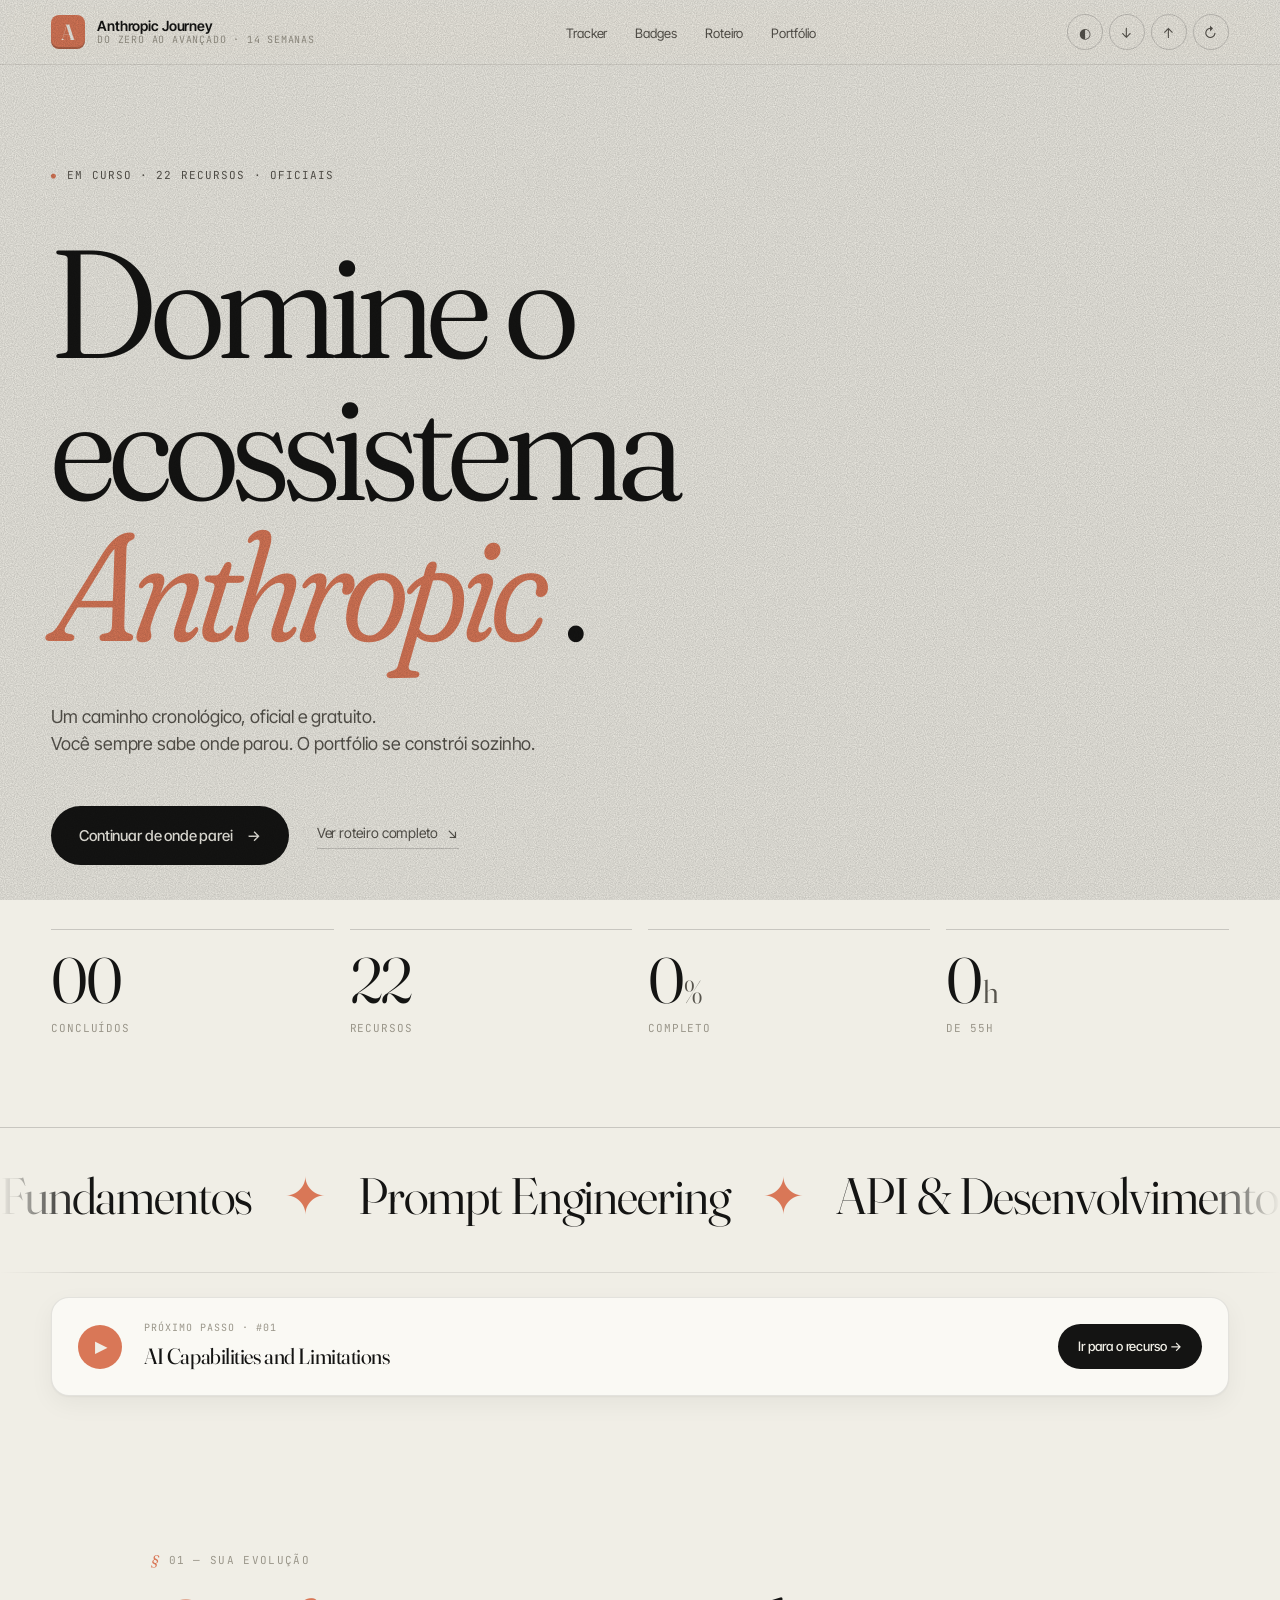
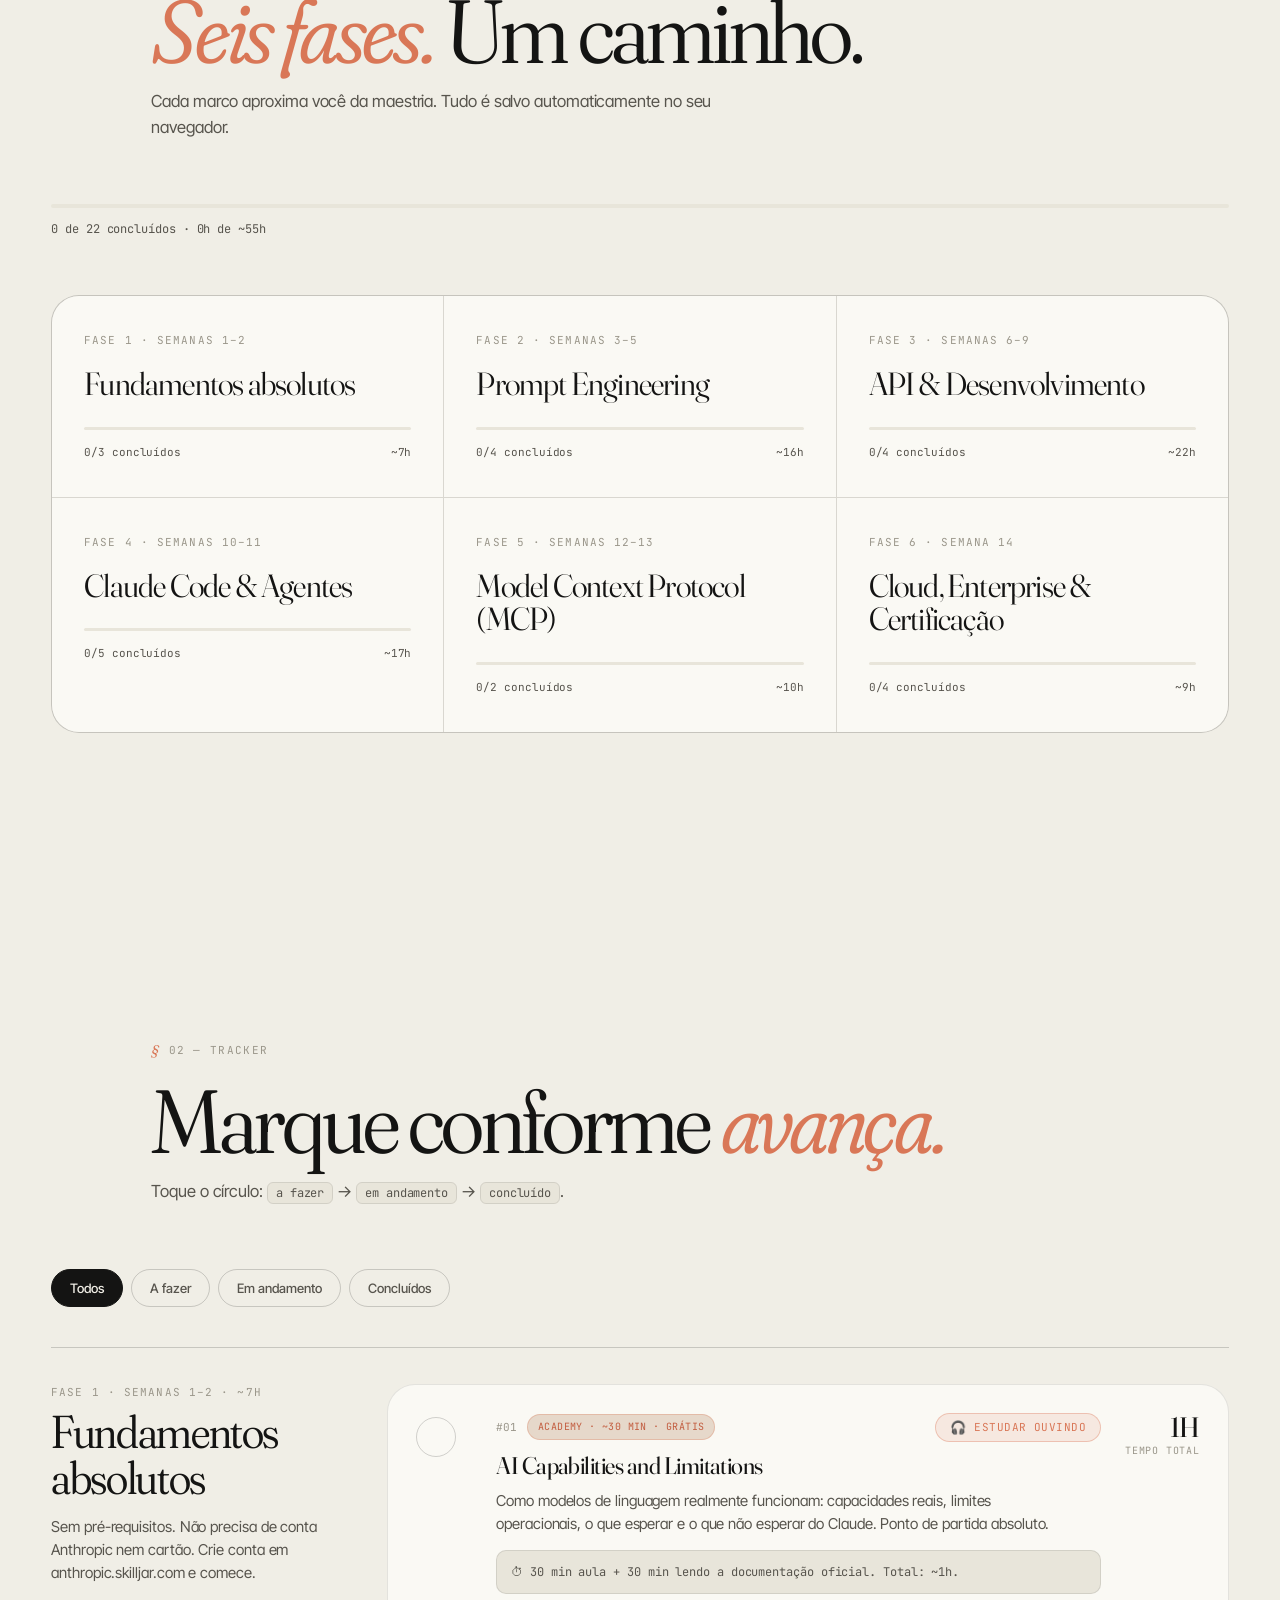
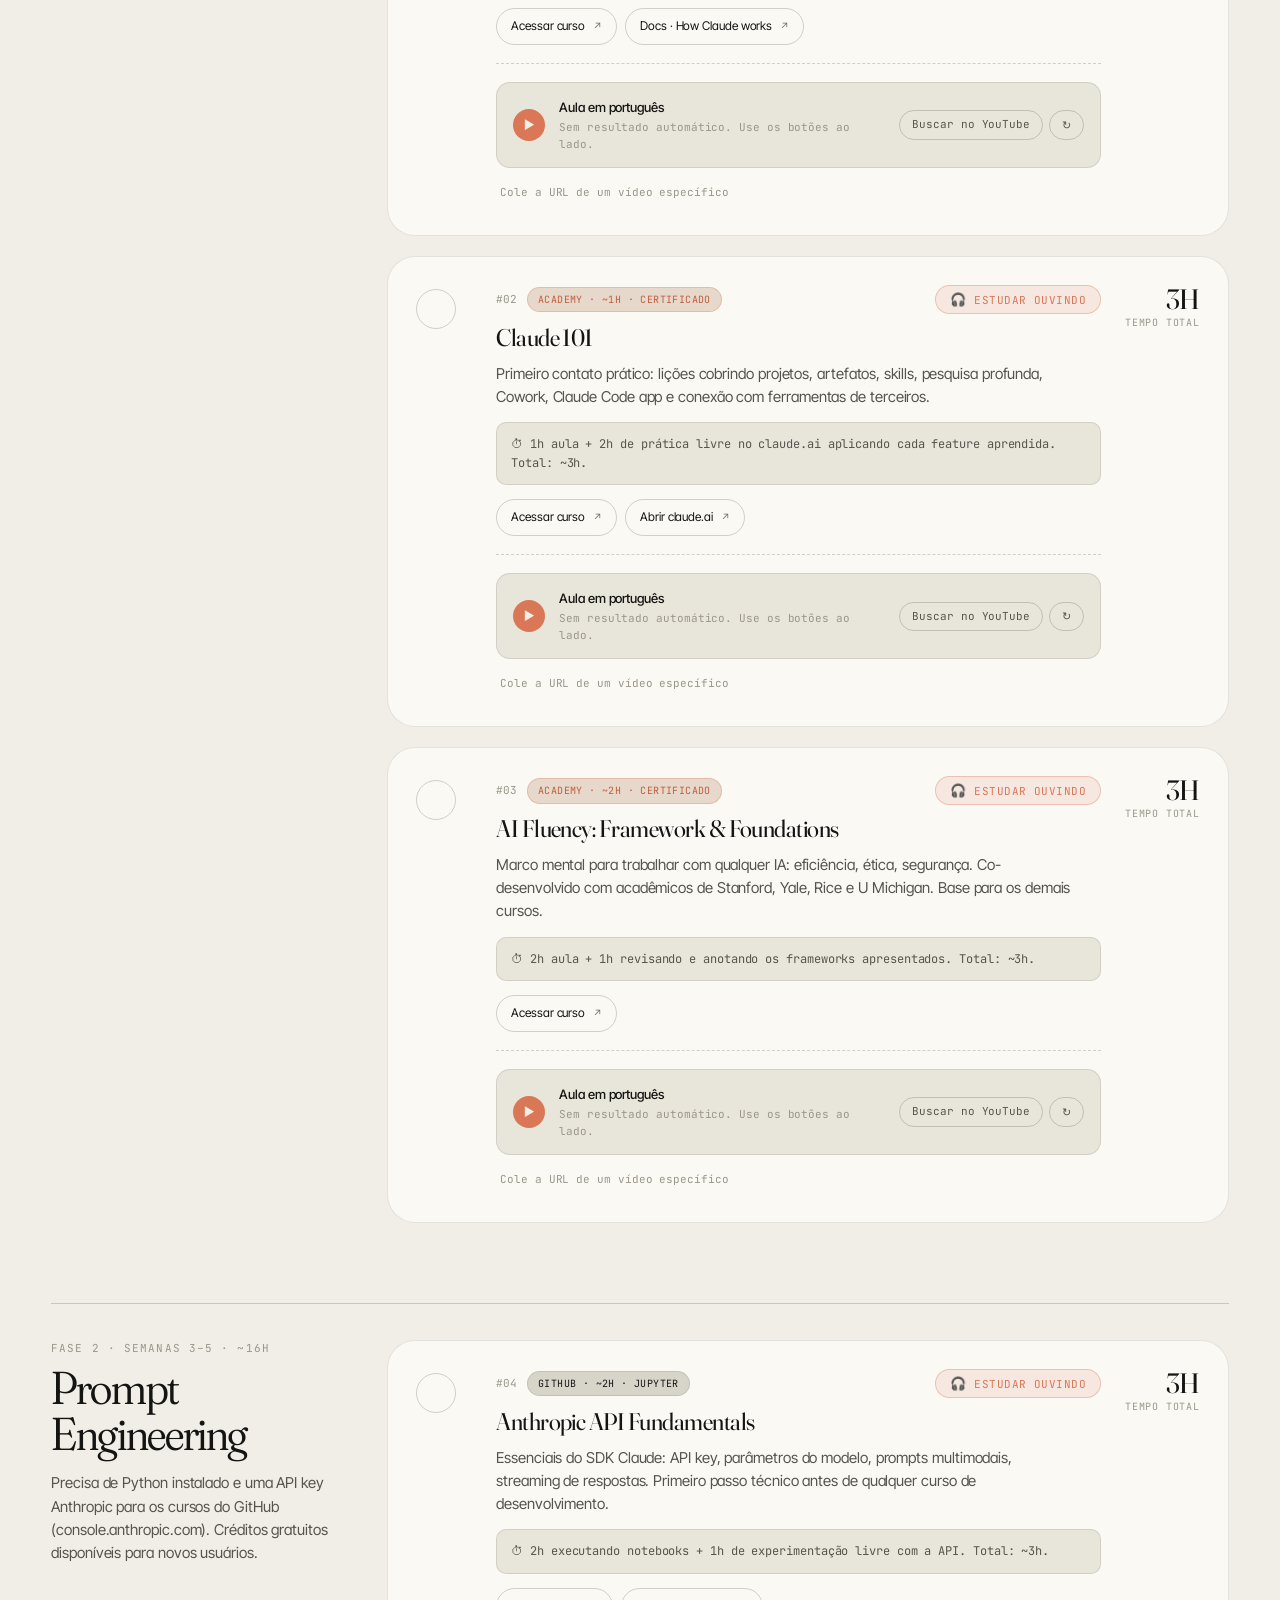
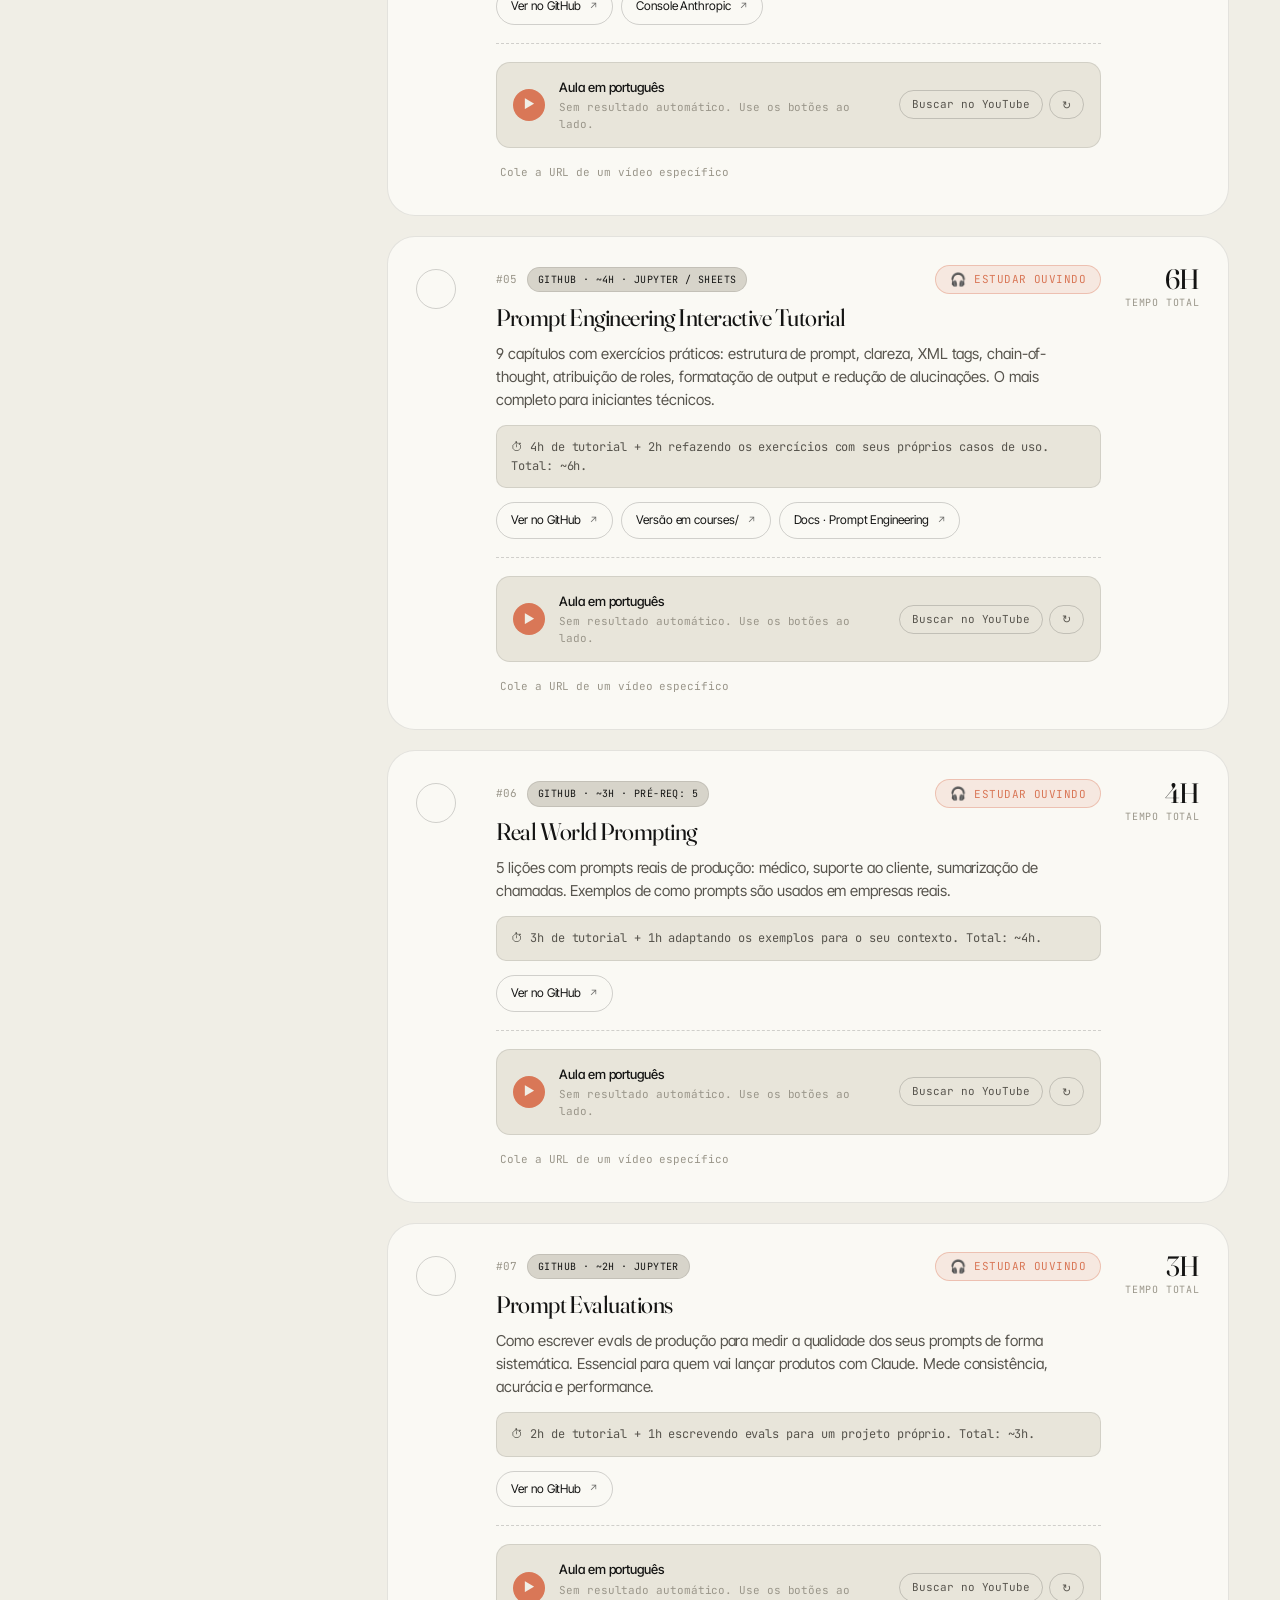
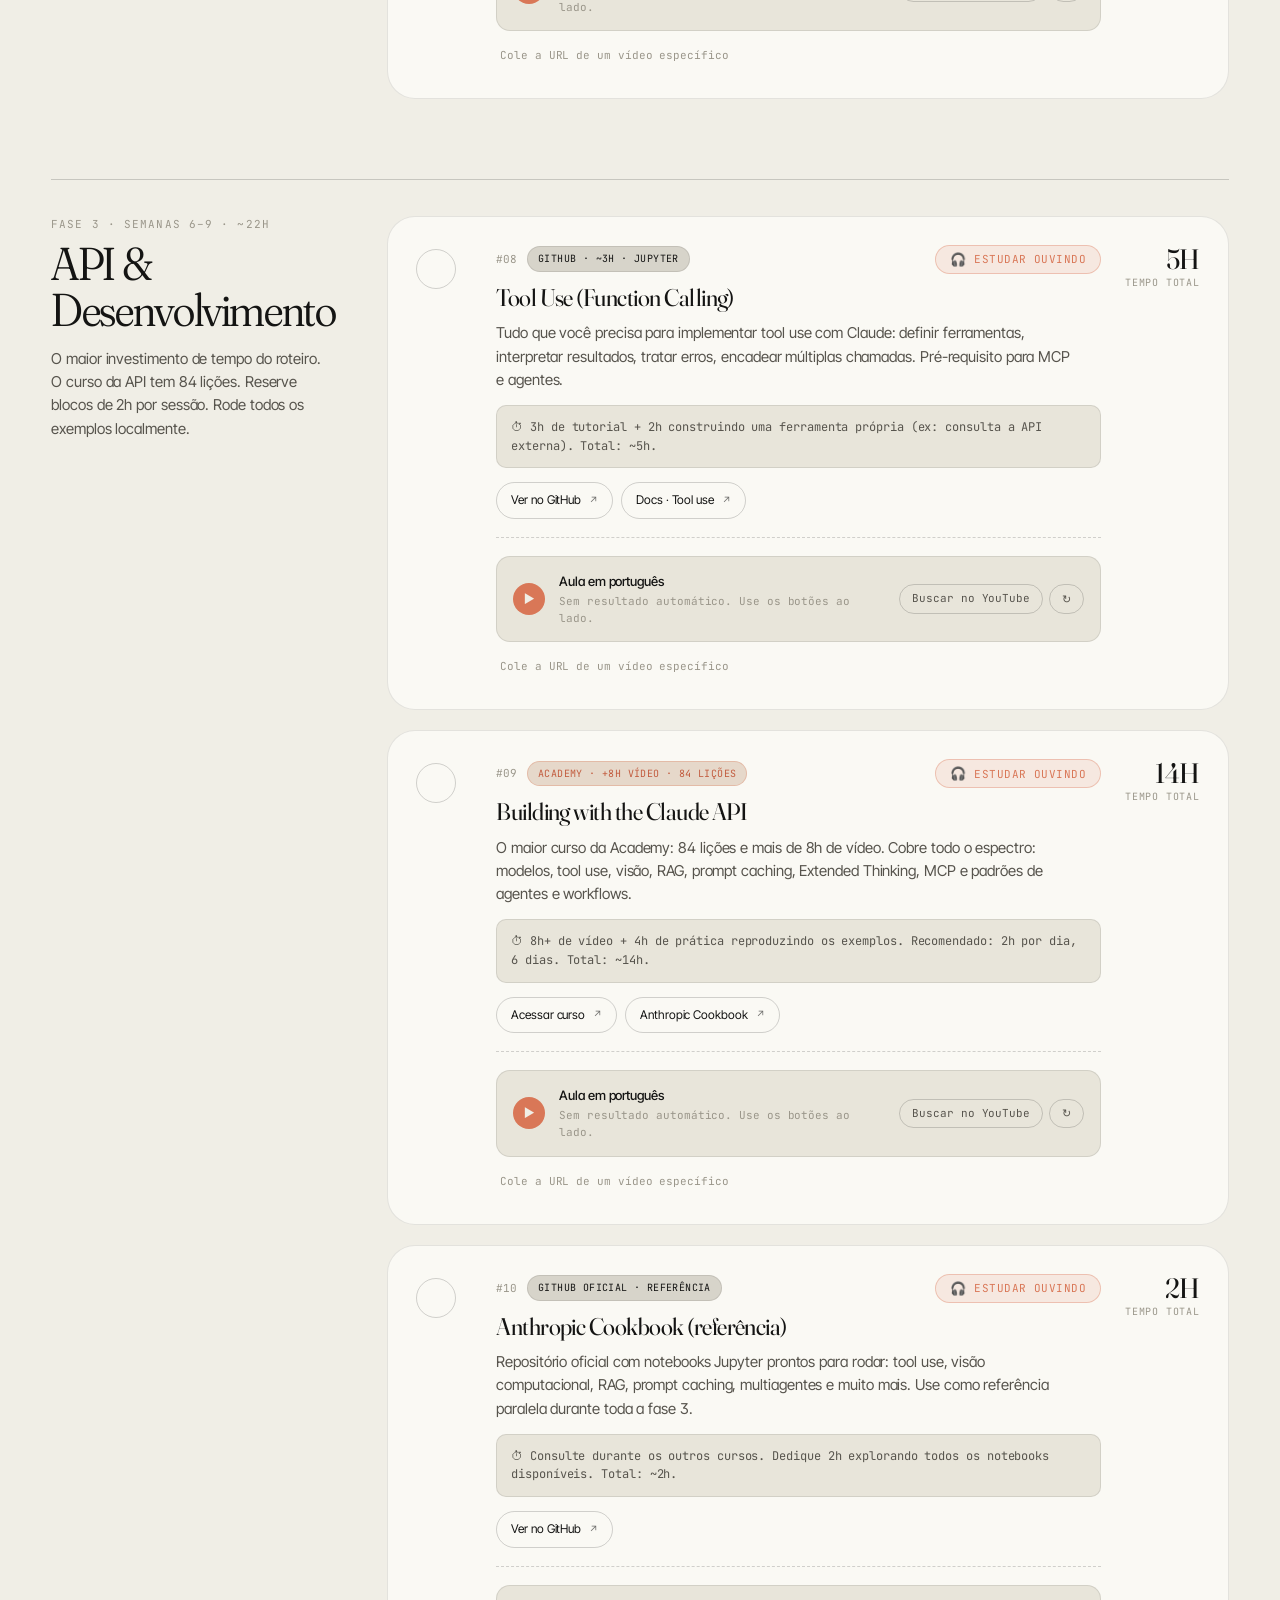
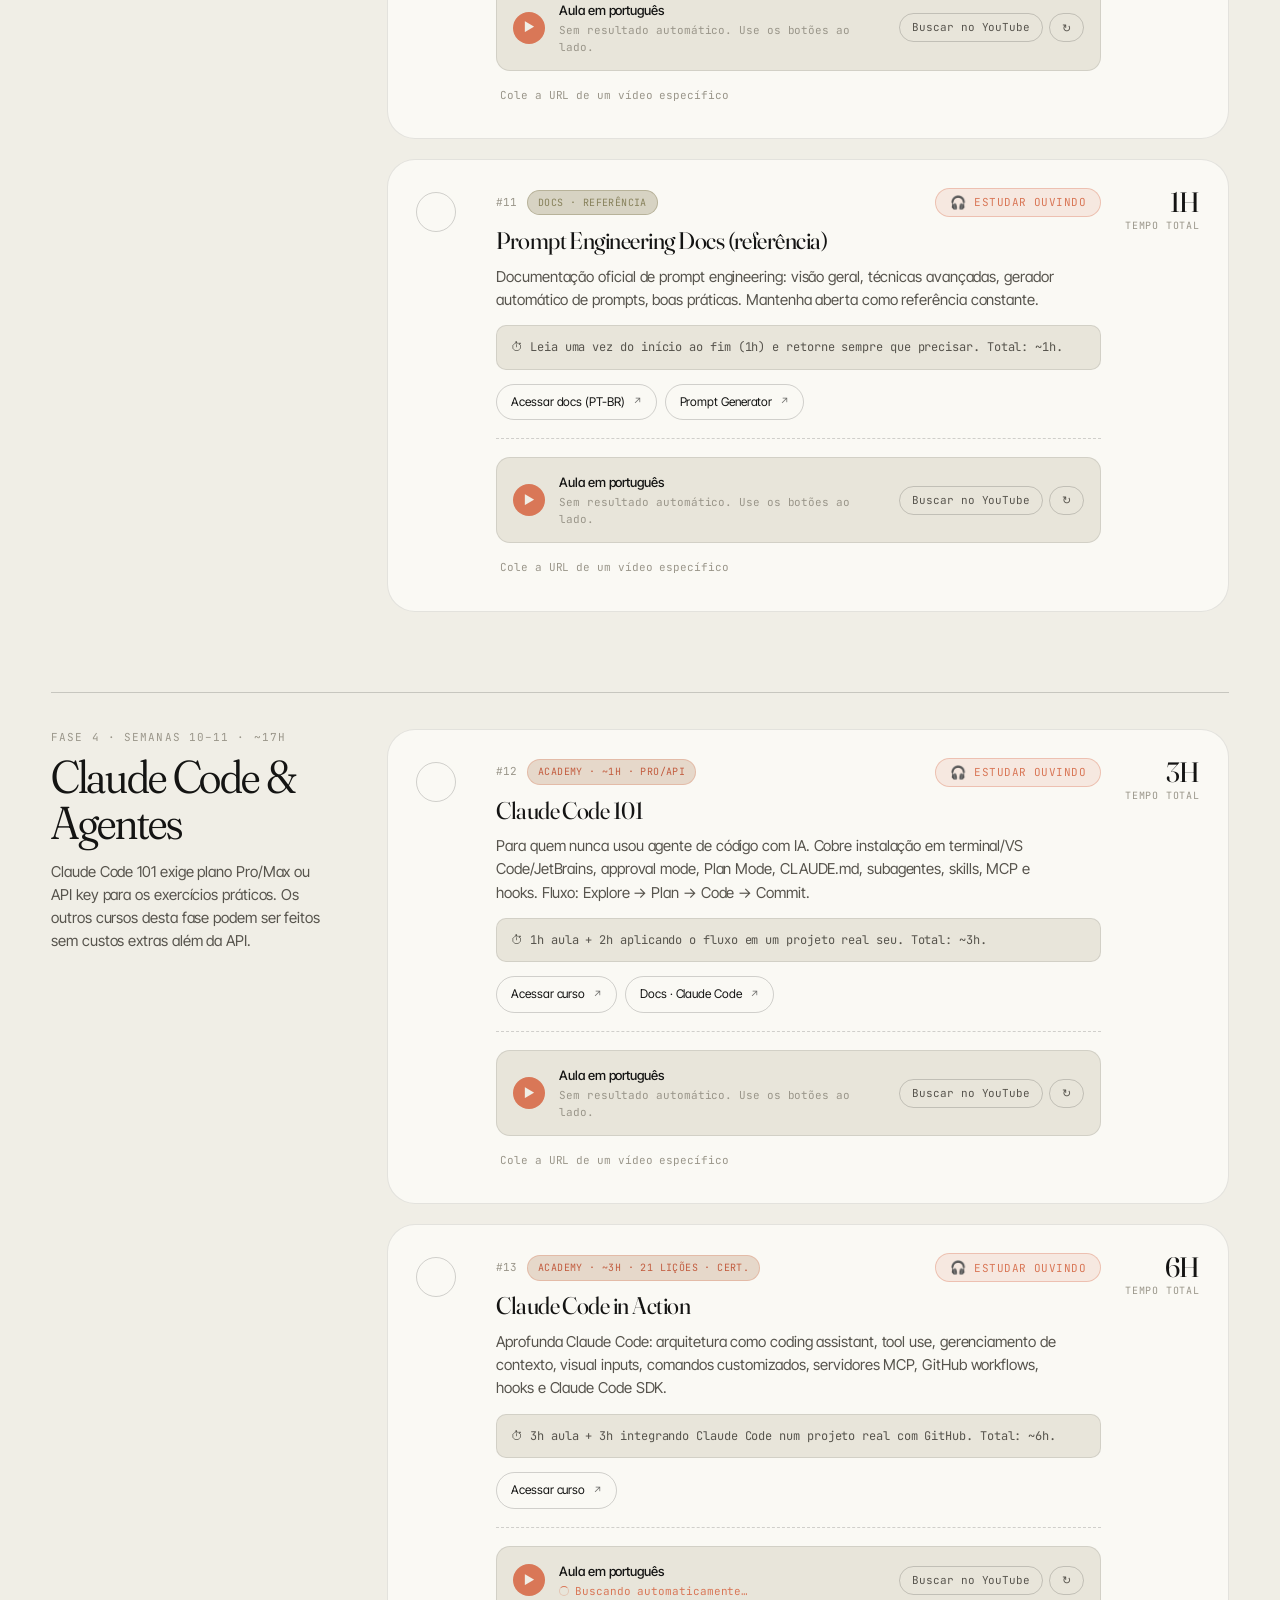
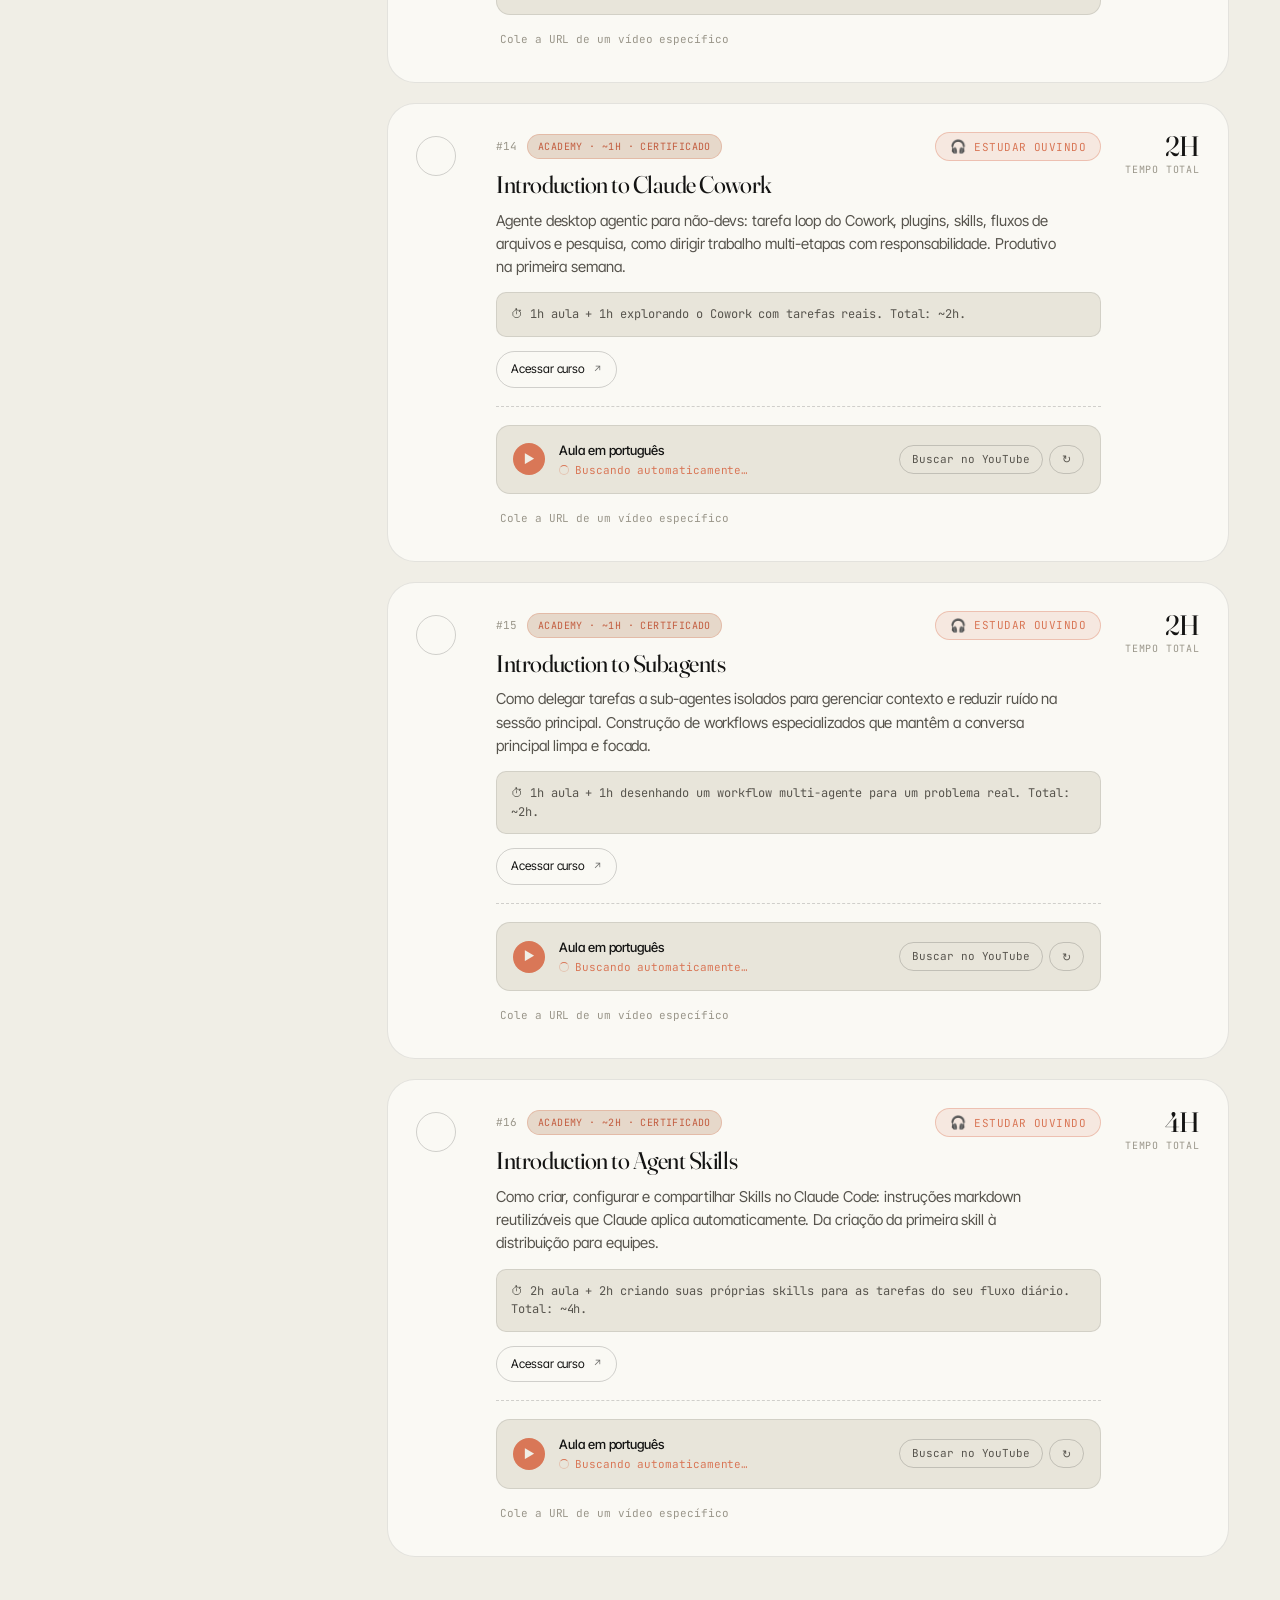
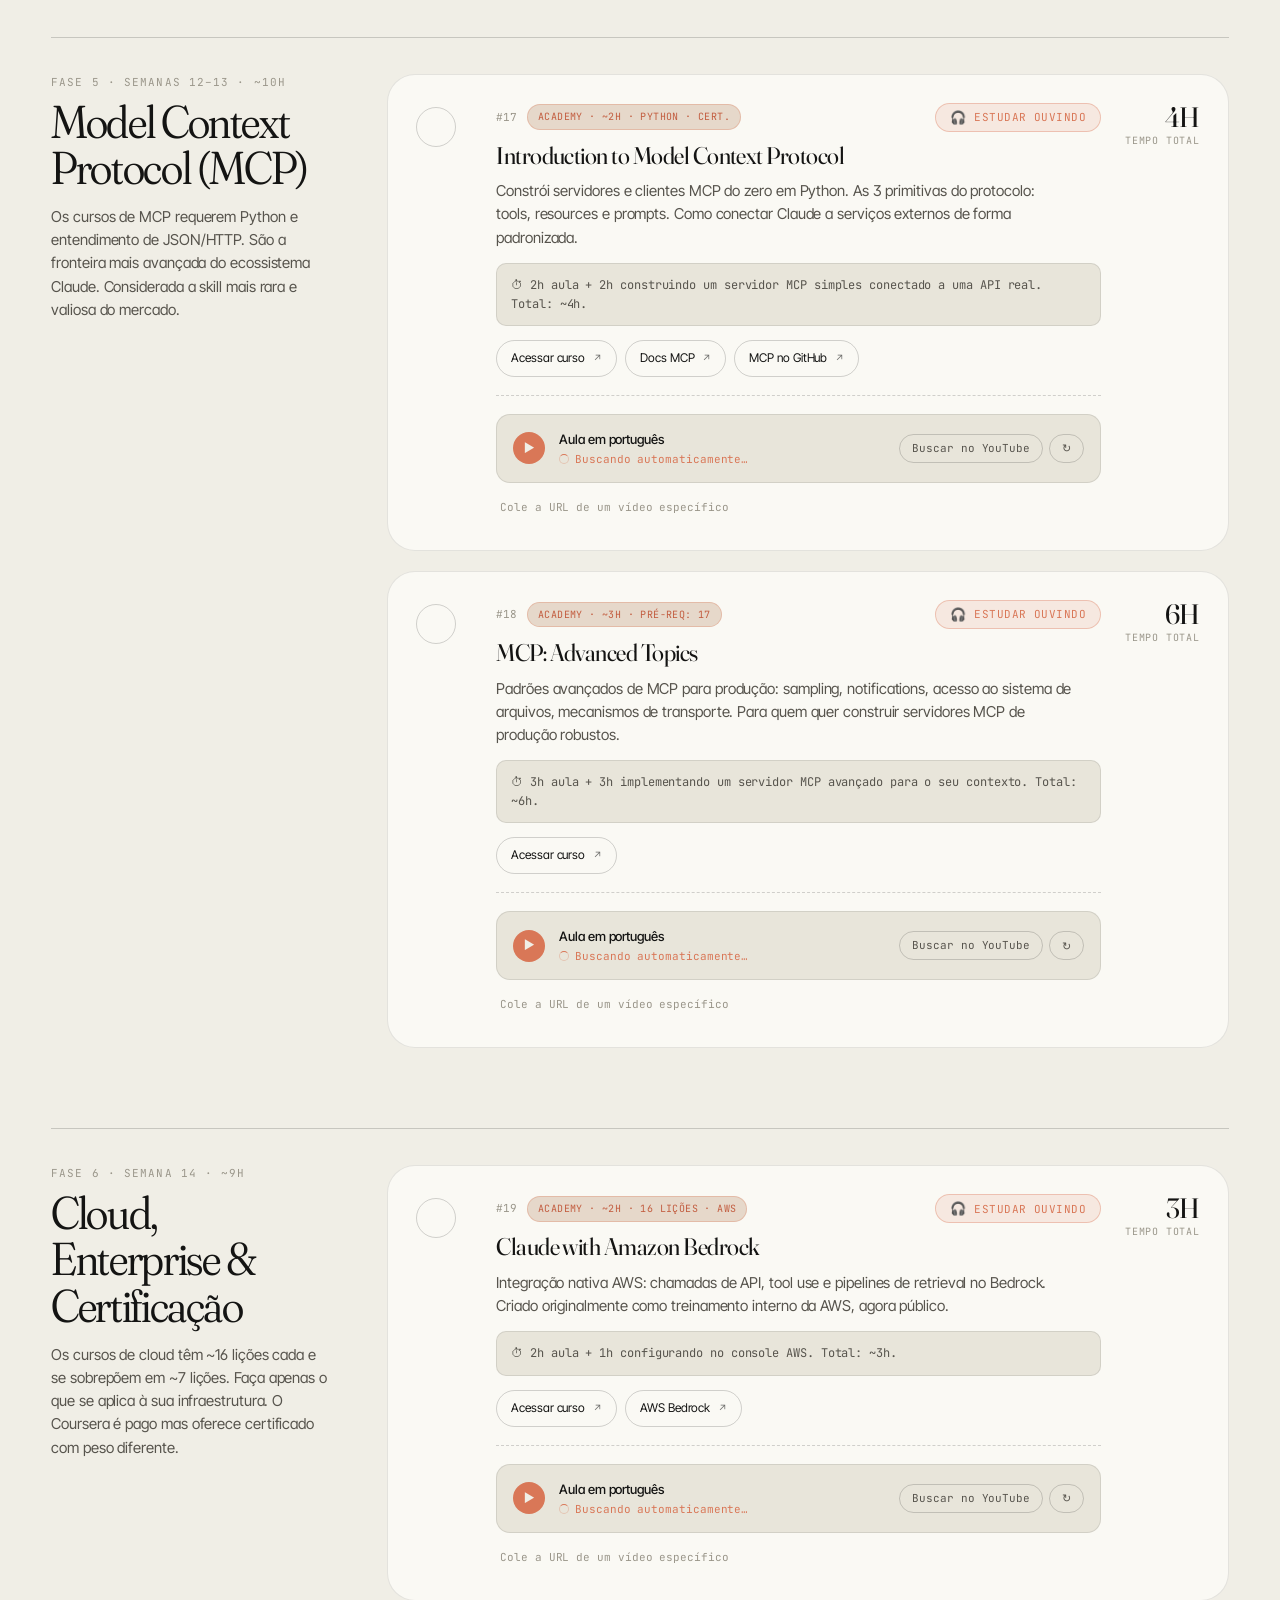
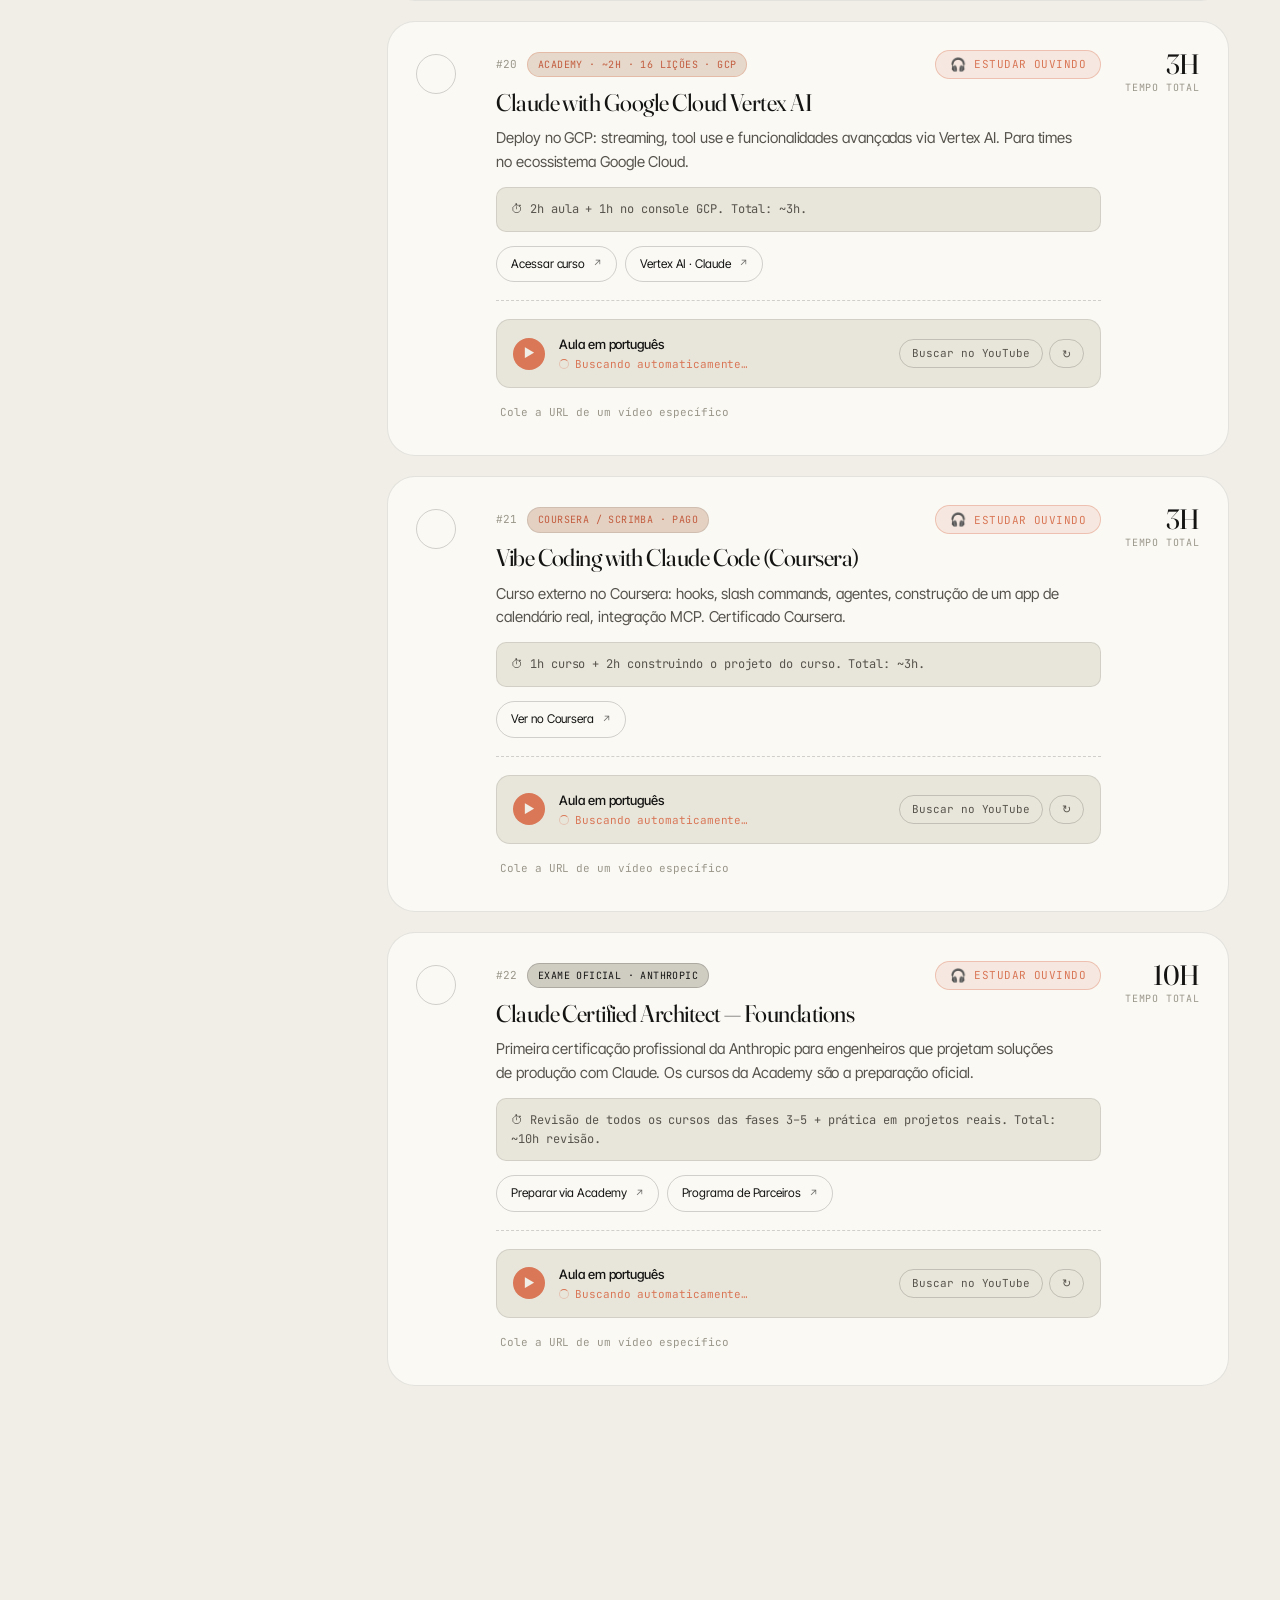
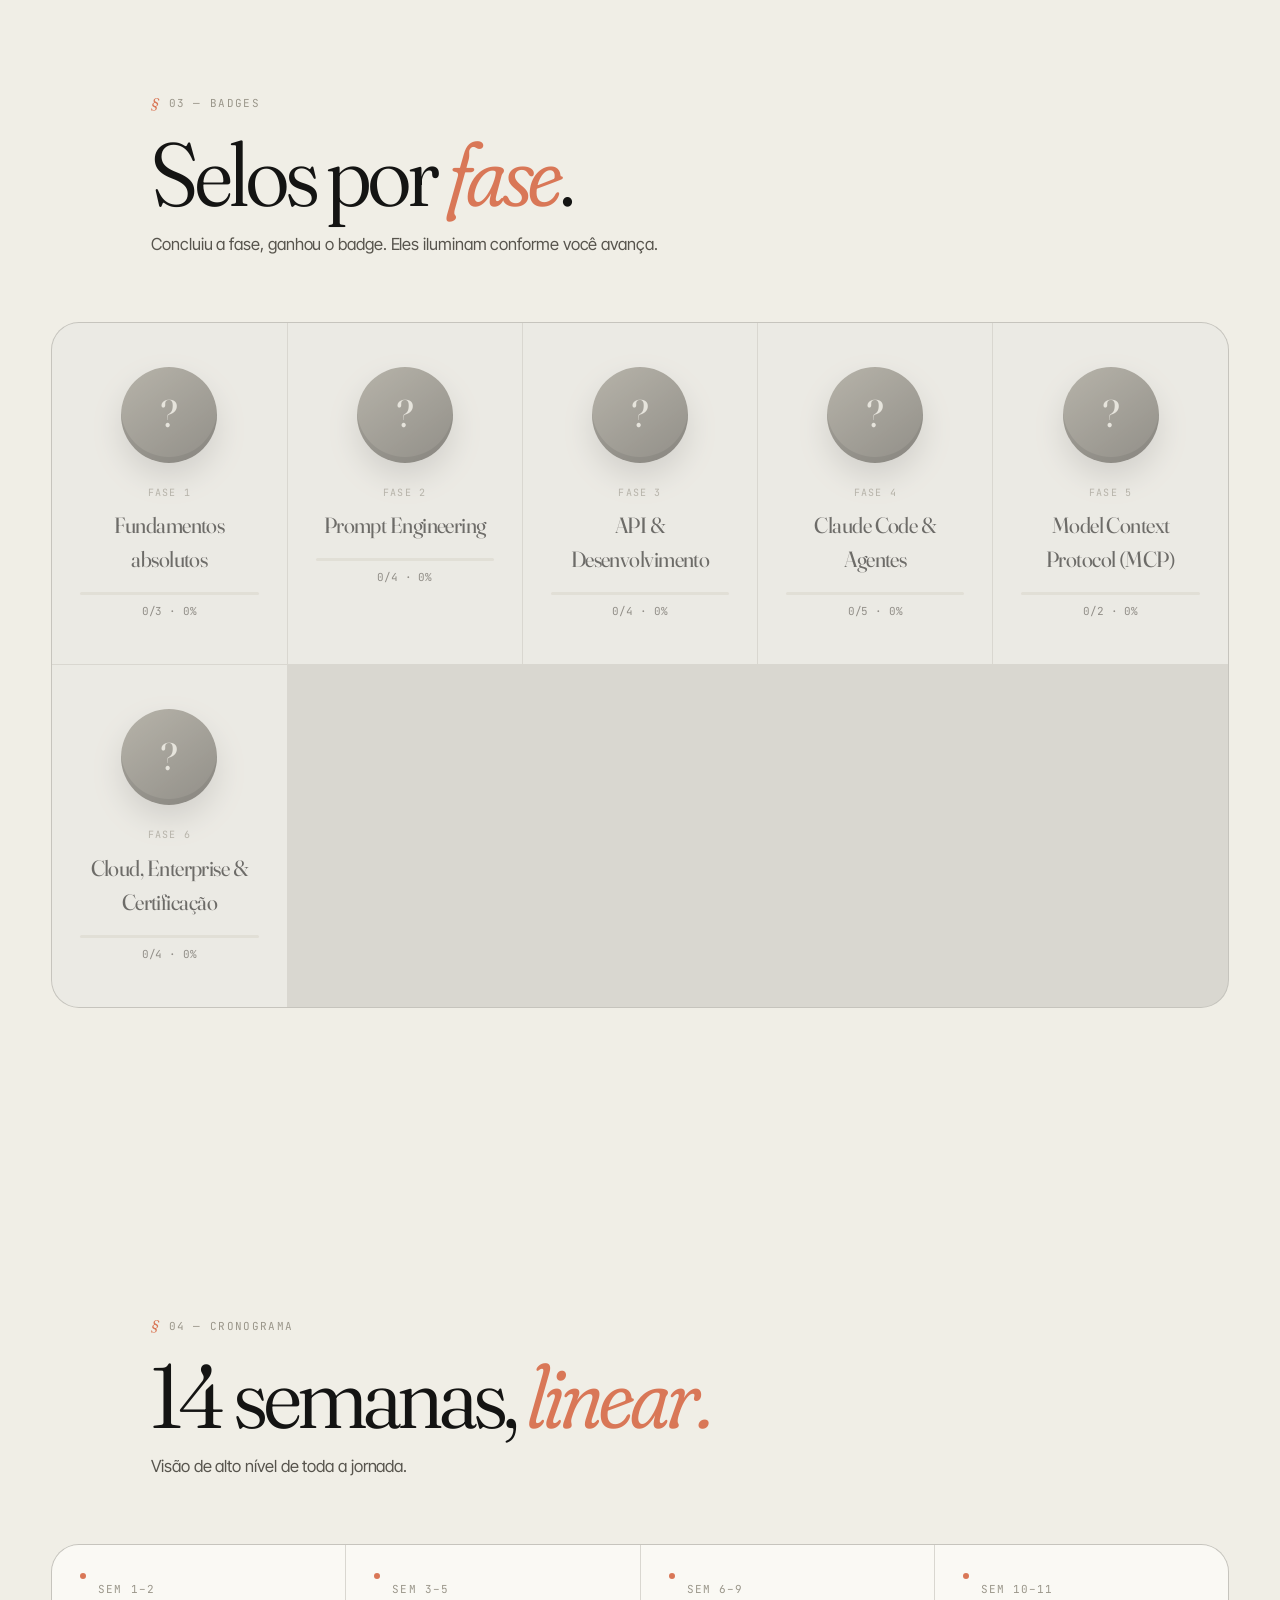
==== index.html @ d351ebf4 "primeira versao do site" ====
<!DOCTYPE html>
<html lang="pt-BR">
<head>
  <meta charset="UTF-8" />
  <meta name="viewport" content="width=device-width, initial-scale=1.0, viewport-fit=cover" />
  <meta name="theme-color" content="#F0EEE6" />
  <meta name="description" content="Jornada do zero ao avançado no ecossistema Anthropic e Claude. Tracker de evolução e portfólio editorial." />
  <title>Anthropic Journey — do zero ao avançado</title>

  <link rel="preconnect" href="https://fonts.googleapis.com" />
  <link rel="preconnect" href="https://fonts.gstatic.com" crossorigin />
  <!-- Fraunces (display serif, optical size & weight variable) + Inter Tight + JetBrains Mono -->
  <link href="https://fonts.googleapis.com/css2?family=Fraunces:opsz,wght,SOFT,WONK@9..144,300..900,0..100,0..1&family=Inter+Tight:wght@300;400;500;600;700&family=JetBrains+Mono:wght@400;500&display=swap" rel="stylesheet" />

  <link rel="stylesheet" href="styles.css" />
  <link rel="icon" href="data:image/svg+xml,%3Csvg xmlns='http://www.w3.org/2000/svg' viewBox='0 0 100 100'%3E%3Crect width='100' height='100' rx='22' fill='%23D97757'/%3E%3Ctext x='50' y='70' text-anchor='middle' font-family='Georgia,serif' font-size='62' fill='%23F0EEE6' font-weight='600'%3EA%3C/text%3E%3C/svg%3E" />
</head>
<body>
  <!-- Grain texture overlay (SVG noise) -->
  <div class="grain" aria-hidden="true"></div>

  <!-- ====== NAV ====== -->
  <nav class="nav" id="nav">
    <div class="nav__inner">
      <a class="nav__brand" href="#top" aria-label="Início">
        <span class="nav__mark">A</span>
        <span class="nav__brand-text">
          <span class="nav__title">Anthropic Journey</span>
          <span class="nav__caption">do zero ao avançado · 14 semanas</span>
        </span>
      </a>
      <ul class="nav__links">
        <li><a href="#tracker">Tracker</a></li>
        <li><a href="#badges">Badges</a></li>
        <li><a href="#roadmap">Roteiro</a></li>
        <li><a href="#portfolio">Portfólio</a></li>
      </ul>
      <div class="nav__tools">
        <button class="nav__icon" id="themeBtn" title="Alternar tema" aria-label="Alternar tema">◐</button>
        <button class="nav__icon" id="exportBtn" title="Exportar progresso (JSON)" aria-label="Exportar progresso">↓</button>
        <button class="nav__icon" id="importBtn" title="Importar progresso (JSON)" aria-label="Importar progresso">↑</button>
        <button class="nav__icon" id="resetBtn" title="Resetar progresso" aria-label="Resetar progresso">↻</button>
        <input type="file" id="importInput" accept="application/json,.json" hidden />
      </div>
    </div>
  </nav>

  <!-- ====== HERO ====== -->
  <header class="hero" id="top">
    <div class="hero__grid">
      <aside class="hero__meta">
        <span class="tick">●</span>
        <span class="hero__meta-text">Em curso · 22 recursos · oficiais</span>
      </aside>

      <h1 class="hero__title">
        <span class="word" data-w="1">Domine</span>
        <span class="word" data-w="2">o</span><br/>
        <span class="word" data-w="3">ecossistema</span><br/>
        <span class="hero__accent">
          <em class="hero__em">Anthropic</em>
          <span class="word" data-w="5">.</span>
        </span>
      </h1>

      <p class="hero__lead">
        Um caminho cronológico, oficial e gratuito.<br/>
        Você sempre sabe onde parou. O portfólio se constrói sozinho.
      </p>

      <div class="hero__actions">
        <a class="cta" href="#tracker" data-magnetic>
          <span class="cta__label">Continuar de onde parei</span>
          <span class="cta__arrow" aria-hidden="true">→</span>
        </a>
        <a class="link-quiet" href="#roadmap">
          Ver roteiro completo
          <span aria-hidden="true">↘</span>
        </a>
      </div>

      <div class="hero__stats" id="heroMetrics">
        <div class="stat">
          <span class="stat__num" id="m_done">00</span>
          <span class="stat__lbl">concluídos</span>
        </div>
        <div class="stat">
          <span class="stat__num" id="m_total">22</span>
          <span class="stat__lbl">recursos</span>
        </div>
        <div class="stat">
          <span class="stat__num" id="m_pct">0<small>%</small></span>
          <span class="stat__lbl">completo</span>
        </div>
        <div class="stat">
          <span class="stat__num" id="m_hours">0<small>h</small></span>
          <span class="stat__lbl">de 55h</span>
        </div>
      </div>
    </div>

    <div class="hero__rule" aria-hidden="true"></div>

    <!-- Marquee infinito -->
    <div class="marquee" aria-hidden="true">
      <div class="marquee__track">
        <span>Fundamentos</span><span class="dot">✦</span>
        <span>Prompt Engineering</span><span class="dot">✦</span>
        <span>API & Desenvolvimento</span><span class="dot">✦</span>
        <span>Claude Code</span><span class="dot">✦</span>
        <span>Agentes</span><span class="dot">✦</span>
        <span>Model Context Protocol</span><span class="dot">✦</span>
        <span>Cloud & Enterprise</span><span class="dot">✦</span>
        <span>Certificação</span><span class="dot">✦</span>
        <!-- duplicado para loop perfeito -->
        <span>Fundamentos</span><span class="dot">✦</span>
        <span>Prompt Engineering</span><span class="dot">✦</span>
        <span>API & Desenvolvimento</span><span class="dot">✦</span>
        <span>Claude Code</span><span class="dot">✦</span>
        <span>Agentes</span><span class="dot">✦</span>
        <span>Model Context Protocol</span><span class="dot">✦</span>
        <span>Cloud & Enterprise</span><span class="dot">✦</span>
        <span>Certificação</span><span class="dot">✦</span>
      </div>
    </div>
  </header>

  <!-- Continue de onde parou -->
  <section class="resume" id="resume" aria-live="polite"></section>

  <!-- ====== STATS / FASES ====== -->
  <section class="block reveal" id="stats">
    <div class="block__head container">
      <span class="kicker"><i>§</i> 01 — Sua evolução</span>
      <h2 class="block__title"><em>Seis fases.</em> Um caminho.</h2>
      <p class="block__lead">Cada marco aproxima você da maestria. Tudo é salvo automaticamente no seu navegador.</p>
    </div>
    <div class="container">
      <div class="overall">
        <div class="overall__bar"><div class="overall__fill" id="overallFill"></div></div>
        <div class="overall__lbl"><span id="overallLabel">0 de 22 concluídos</span></div>
      </div>
      <div class="phases-grid" id="phasesGrid"></div>
    </div>
  </section>

  <!-- ====== TRACKER ====== -->
  <section class="block reveal" id="tracker">
    <div class="block__head container">
      <span class="kicker"><i>§</i> 02 — Tracker</span>
      <h2 class="block__title">Marque conforme <em>avança.</em></h2>
      <p class="block__lead">Toque o círculo: <span class="key">a fazer</span> → <span class="key">em andamento</span> → <span class="key">concluído</span>.</p>
    </div>
    <div class="container">
      <div class="filters" role="tablist" aria-label="Filtrar por status">
        <button class="chip is-active" data-filter="all" role="tab">Todos</button>
        <button class="chip" data-filter="todo" role="tab">A fazer</button>
        <button class="chip" data-filter="doing" role="tab">Em andamento</button>
        <button class="chip" data-filter="done" role="tab">Concluídos</button>
      </div>
      <div class="phases" id="phases"></div>
    </div>
  </section>

  <!-- ====== BADGES ====== -->
  <section class="block reveal" id="badges">
    <div class="block__head container">
      <span class="kicker"><i>§</i> 03 — Badges</span>
      <h2 class="block__title">Selos por <em>fase</em>.</h2>
      <p class="block__lead">Concluiu a fase, ganhou o badge. Eles iluminam conforme você avança.</p>
    </div>
    <div class="container"><div class="badges-grid" id="badgesGrid"></div></div>
  </section>

  <!-- ====== ROADMAP ====== -->
  <section class="block reveal" id="roadmap">
    <div class="block__head container">
      <span class="kicker"><i>§</i> 04 — Cronograma</span>
      <h2 class="block__title">14 semanas, <em>linear.</em></h2>
      <p class="block__lead">Visão de alto nível de toda a jornada.</p>
    </div>
    <div class="container"><div class="timeline" id="timeline"></div></div>
  </section>

  <!-- ====== PORTFOLIO ====== -->
  <section class="block portfolio reveal" id="portfolio">
    <div class="block__head container">
      <span class="kicker"><i>§</i> 05 — Portfólio</span>
      <h2 class="block__title">Conhecimento <em>público.</em></h2>
      <p class="block__lead">Para o público geral. Construído automaticamente conforme você conclui cada curso.</p>
    </div>
    <div class="container">
      <div id="portfolioBody"></div>

      <div class="github-section hidden" id="githubSection">
        <div class="github-head">
          <span class="kicker"><i>§</i> 06 — GitHub</span>
          <h3 class="github-title">Projetos no <em>GitHub</em>.</h3>
          <p class="github-sub">Conecte seu usuário público para que seus repositórios apareçam aqui.</p>
        </div>
        <form class="github-form" id="githubForm" autocomplete="off">
          <input type="text" id="githubInput" placeholder="seu-usuario-no-github" spellcheck="false" />
          <button type="submit" class="cta cta--sm" data-magnetic><span class="cta__label">Conectar</span><span class="cta__arrow">→</span></button>
          <button type="button" class="link-quiet" id="githubClear">Desconectar</button>
        </form>
        <div class="github-status" id="githubStatus"></div>
        <div class="github-grid" id="githubGrid"></div>
      </div>
    </div>
  </section>

  <!-- ====== FOOTER ====== -->
  <footer class="footer">
    <div class="container footer__inner">
      <div class="footer__big">
        <em>Feito com</em><br/>foco e <em>silêncio</em>.
      </div>
      <div class="footer__cols">
        <div>
          <span class="footer__lbl">Conteúdo</span>
          <p>Anthropic Academy · GitHub · Docs oficiais</p>
        </div>
        <div>
          <span class="footer__lbl">Hospedagem</span>
          <p>GitHub Pages · Deploy automático via Actions</p>
        </div>
        <div>
          <span class="footer__lbl">Tipografia</span>
          <p>Fraunces · Inter Tight · JetBrains Mono</p>
        </div>
      </div>
    </div>
  </footer>

  <!-- Toast feedback -->
  <div class="toast" id="toast" role="status" aria-live="polite"></div>

  <!-- Audiobook modal: ouvir o conteúdo do curso em PT-BR -->
  <div class="audiobook" id="audiobook" role="dialog" aria-modal="true" aria-labelledby="abTitle" hidden>
    <div class="audiobook__backdrop" data-close></div>
    <div class="audiobook__panel" role="document">
      <header class="audiobook__head">
        <div>
          <span class="audiobook__kicker" id="abKicker">Estudo em áudio</span>
          <h2 class="audiobook__title" id="abTitle">Curso</h2>
        </div>
        <button class="audiobook__close" data-close aria-label="Fechar">✕</button>
      </header>

      <div class="audiobook__body" id="abBody"></div>

      <footer class="audiobook__player">
        <button class="ab-btn" id="abBack" aria-label="Voltar 15 segundos">«15</button>
        <button class="ab-btn ab-btn--big" id="abPlay" aria-label="Tocar">▶</button>
        <button class="ab-btn" id="abFwd" aria-label="Avançar 15 segundos">15»</button>
        <div class="audiobook__info">
          <div class="audiobook__progress"><span id="abProgress"></span></div>
          <div class="audiobook__meta"><span id="abMeta">Pronto para ouvir · escolha uma voz em português abaixo</span></div>
        </div>
        <label class="audiobook__select">
          <span>Voz</span>
          <select id="abVoice" aria-label="Voz"></select>
        </label>
        <label class="audiobook__select">
          <span>Velocidade</span>
          <select id="abRate" aria-label="Velocidade">
            <option value="0.85">0.85×</option>
            <option value="1" selected>1.0×</option>
            <option value="1.15">1.15×</option>
            <option value="1.3">1.3×</option>
            <option value="1.5">1.5×</option>
            <option value="1.75">1.75×</option>
            <option value="2">2.0×</option>
          </select>
        </label>
      </footer>
    </div>
  </div>

  <script src="data.js"></script>
  <script src="audiobook.js"></script>
  <script src="script.js"></script>
</body>
</html>
---- styles.css ----
/* =========================================================
   Anthropic Journey — visual editorial premium
   Paleta oficial Anthropic (creme/coral/ink) + tipografia
   serifada display (Fraunces) inspirada em sites premiados.
   ========================================================= */

:root {
  /* Anthropic palette */
  --cream:  #F0EEE6;
  --cream-2:#E8E5DA;
  --cream-3:#DCD8C8;
  --ink:    #141413;
  --ink-2:  #2B2A28;
  --ink-3:  #57544D;
  --ink-4:  #9A968A;
  --coral:  #D97757;
  --coral-2:#C25C3F;
  --olive:  #87815B;
  --paper:  #FAF9F4;

  /* role aliases */
  --bg:        var(--cream);
  --bg-elev:   var(--paper);
  --bg-soft:   var(--cream-2);
  --line:      rgba(20, 20, 19, 0.10);
  --line-2:    rgba(20, 20, 19, 0.18);
  --text:      var(--ink);
  --text-soft: var(--ink-3);
  --text-mute: var(--ink-4);
  --accent:    var(--coral);

  --max:    1320px;
  --pad:    clamp(20px, 4vw, 56px);

  --r-sm: 10px;
  --r-md: 18px;
  --r-lg: 28px;

  --ease-out:  cubic-bezier(0.22, 1, 0.36, 1);
  --ease-in-out: cubic-bezier(0.65, 0, 0.35, 1);

  --shadow-1: 0 1px 2px rgba(0,0,0,.04), 0 8px 24px rgba(0,0,0,.05);
  --shadow-2: 0 12px 36px rgba(0,0,0,.10), 0 2px 6px rgba(0,0,0,.06);
  --shadow-3: 0 32px 80px rgba(0,0,0,.14), 0 8px 22px rgba(0,0,0,.08);
}

/* ===== Dark theme (manual via [data-theme="dark"]) ===== */
[data-theme="dark"] {
  --cream:  #141413;
  --cream-2:#1B1A18;
  --cream-3:#26241F;
  --ink:    #F2EFE6;
  --ink-2:  #E5E1D5;
  --ink-3:  #B7B2A2;
  --ink-4:  #7A766B;
  --coral:  #E68B6B;
  --coral-2:#D97757;
  --paper:  #181715;

  --line:    rgba(242, 239, 230, 0.10);
  --line-2:  rgba(242, 239, 230, 0.18);

  --shadow-1: 0 1px 2px rgba(0,0,0,.5), 0 8px 24px rgba(0,0,0,.4);
  --shadow-2: 0 12px 36px rgba(0,0,0,.55), 0 2px 6px rgba(0,0,0,.4);
  --shadow-3: 0 32px 80px rgba(0,0,0,.6), 0 8px 22px rgba(0,0,0,.5);
}

* { box-sizing: border-box; }
::selection { background: var(--coral); color: var(--cream); }
html { scroll-behavior: smooth; -webkit-font-smoothing: antialiased; -moz-osx-font-smoothing: grayscale; }
body {
  margin: 0;
  background: var(--bg);
  color: var(--text);
  font-family: "Inter Tight", -apple-system, BlinkMacSystemFont, "Segoe UI", Roboto, Helvetica, Arial, sans-serif;
  font-weight: 400;
  line-height: 1.55;
  letter-spacing: -0.005em;
  font-feature-settings: "ss01","cv11","cv02";
  text-rendering: optimizeLegibility;
  overflow-x: hidden;
}
a { color: inherit; text-decoration: none; }
button { font-family: inherit; cursor: pointer; }
img, svg { display: block; max-width: 100%; }

/* Display headings — Fraunces variable, optical size auto */
.display, .hero__title, .block__title, .footer__big, .github-title {
  font-family: "Fraunces", "Times New Roman", Georgia, serif;
  font-variation-settings: "opsz" 144, "SOFT" 50, "WONK" 0;
  font-weight: 350;
  letter-spacing: -0.03em;
  line-height: 0.95;
}
em {
  font-style: italic;
  font-variation-settings: "opsz" 144, "SOFT" 100, "WONK" 1;
  color: var(--coral);
}

.container { max-width: var(--max); margin: 0 auto; padding: 0 var(--pad); }

/* ===== Grain (SVG noise overlay) ===== */
.grain {
  position: fixed; inset: 0;
  pointer-events: none;
  z-index: 1000;
  opacity: 0.40;
  mix-blend-mode: multiply;
  background-image: url("data:image/svg+xml;utf8,<svg xmlns='http://www.w3.org/2000/svg' width='220' height='220'><filter id='n'><feTurbulence type='fractalNoise' baseFrequency='0.9' numOctaves='2' stitchTiles='stitch'/><feColorMatrix values='0 0 0 0 0  0 0 0 0 0  0 0 0 0 0  0 0 0 0.55 0'/></filter><rect width='100%25' height='100%25' filter='url(%23n)'/></svg>");
  background-size: 220px 220px;
}
[data-theme="dark"] .grain { mix-blend-mode: screen; opacity: 0.16; }

/* ===== NAV ===== */
.nav {
  position: sticky; top: 0; z-index: 100;
  background: color-mix(in srgb, var(--bg) 80%, transparent);
  backdrop-filter: saturate(180%) blur(18px);
  -webkit-backdrop-filter: saturate(180%) blur(18px);
  border-bottom: 1px solid var(--line);
}
.nav__inner {
  max-width: var(--max);
  margin: 0 auto;
  padding: 14px var(--pad);
  display: grid;
  grid-template-columns: auto 1fr auto;
  align-items: center;
  gap: 28px;
}
.nav__brand { display: flex; align-items: center; gap: 12px; }
.nav__mark {
  width: 34px; height: 34px;
  border-radius: 8px;
  background: var(--coral);
  color: var(--cream);
  display: grid; place-items: center;
  font-family: "Fraunces", serif;
  font-weight: 600;
  font-size: 22px;
  font-variation-settings: "opsz" 144;
  letter-spacing: -0.02em;
  box-shadow: inset 0 -2px 0 rgba(0,0,0,.18);
}
.nav__brand-text { display: flex; flex-direction: column; line-height: 1.15; }
.nav__title { font-size: 14px; font-weight: 600; letter-spacing: -0.01em; }
.nav__caption { font-family: "JetBrains Mono", monospace; font-size: 10px; color: var(--text-mute); text-transform: uppercase; letter-spacing: 0.08em; }

.nav__links { display: flex; gap: 28px; list-style: none; padding: 0; margin: 0; justify-content: center; }
.nav__links a {
  font-size: 13px; color: var(--text-soft);
  position: relative;
  padding: 4px 0;
  transition: color .2s var(--ease-out);
}
.nav__links a::after {
  content: ""; position: absolute; left: 0; right: 0; bottom: 0;
  height: 1px; background: currentColor;
  transform: scaleX(0); transform-origin: left;
  transition: transform .35s var(--ease-out);
}
.nav__links a:hover { color: var(--text); }
.nav__links a:hover::after { transform: scaleX(1); }

.nav__tools { display: flex; gap: 6px; align-items: center; justify-content: flex-end; }
.nav__icon {
  width: 36px; height: 36px;
  border-radius: 999px;
  border: 1px solid var(--line-2);
  background: transparent;
  color: var(--text-soft);
  font-size: 14px;
  display: grid; place-items: center;
  transition: all .25s var(--ease-out);
}
.nav__icon:hover { color: var(--text); border-color: var(--text); transform: translateY(-1px); }
#resetBtn:hover { transform: translateY(-1px) rotate(-30deg); }

@media (max-width: 900px) { .nav__links { display: none; } .nav__inner { grid-template-columns: auto auto; } }

/* ===== HERO ===== */
.hero {
  position: relative;
  padding: clamp(60px, 8vw, 120px) 0 0;
  overflow: hidden;
}
.hero__grid {
  max-width: var(--max);
  margin: 0 auto;
  padding: 0 var(--pad);
  display: grid;
  gap: 48px;
}
.hero__meta {
  display: inline-flex; align-items: center; gap: 10px;
  font-family: "JetBrains Mono", monospace;
  font-size: 11px;
  text-transform: uppercase;
  letter-spacing: 0.1em;
  color: var(--text-soft);
}
.tick { color: var(--coral); animation: pulse 2.4s ease-in-out infinite; font-size: 8px; }
@keyframes pulse { 0%,100% { opacity: 1; } 50% { opacity: 0.35; } }

.hero__title {
  font-size: clamp(56px, 12vw, 200px);
  margin: 0;
  line-height: 0.92;
  letter-spacing: -0.04em;
}
.hero__title .word {
  display: inline-block;
  opacity: 0;
  transform: translateY(40%);
  animation: word-in 1.1s var(--ease-out) forwards;
}
.hero__title .word[data-w="1"] { animation-delay: .05s; }
.hero__title .word[data-w="2"] { animation-delay: .15s; }
.hero__title .word[data-w="3"] { animation-delay: .25s; }
.hero__title .word[data-w="5"] { animation-delay: .55s; }
@keyframes word-in {
  to { opacity: 1; transform: translateY(0); }
}
.hero__accent { display: inline-block; }
.hero__em {
  font-style: italic;
  color: var(--coral);
  font-variation-settings: "opsz" 144, "SOFT" 100, "WONK" 1;
  display: inline-block;
  animation: word-in 1.1s var(--ease-out) .35s forwards;
  opacity: 0; transform: translateY(40%);
}

.hero__lead {
  max-width: 540px;
  font-size: clamp(17px, 1.4vw, 21px);
  line-height: 1.5;
  color: var(--text-soft);
  margin: 0;
}

.hero__actions {
  display: flex; align-items: center; gap: 28px; flex-wrap: wrap;
}

/* CTA — magnetic, com seta animada */
.cta {
  position: relative;
  display: inline-flex; align-items: center; gap: 14px;
  padding: 18px 28px;
  background: var(--ink);
  color: var(--cream);
  border: 0;
  border-radius: 999px;
  font-size: 15px; font-weight: 500;
  letter-spacing: -0.01em;
  overflow: hidden;
  isolation: isolate;
  transition: transform .3s var(--ease-out);
  cursor: pointer;
}
[data-theme="dark"] .cta { background: var(--cream); color: var(--ink); }
.cta::before {
  content: ""; position: absolute; inset: 0; z-index: -1;
  background: var(--coral);
  transform: translateY(101%);
  transition: transform .5s var(--ease-out);
}
.cta:hover::before { transform: translateY(0); }
.cta:hover { color: var(--cream); }
[data-theme="dark"] .cta:hover { color: var(--cream); }
.cta:active { transform: scale(0.98); }
.cta__arrow {
  display: inline-block;
  transition: transform .4s var(--ease-out);
}
.cta:hover .cta__arrow { transform: translateX(6px); }
.cta--sm { padding: 13px 22px; font-size: 14px; }

.link-quiet {
  display: inline-flex; align-items: center; gap: 8px;
  font-size: 14px;
  color: var(--text-soft);
  border-bottom: 1px solid var(--line-2);
  padding-bottom: 4px;
  transition: all .2s var(--ease-out);
  background: transparent; border-left:0; border-right:0; border-top:0;
}
.link-quiet:hover { color: var(--text); border-color: var(--text); }

.hero__stats {
  display: grid;
  grid-template-columns: repeat(4, 1fr);
  gap: 16px;
  margin-top: 16px;
}
@media (max-width: 700px) { .hero__stats { grid-template-columns: repeat(2, 1fr); } }
.stat {
  border-top: 1px solid var(--line-2);
  padding-top: 18px;
}
.stat__num {
  display: block;
  font-family: "Fraunces", serif;
  font-variation-settings: "opsz" 144;
  font-weight: 350;
  font-size: clamp(36px, 5vw, 64px);
  line-height: 1;
  letter-spacing: -0.04em;
}
.stat__num small { font-size: 0.5em; color: var(--text-soft); margin-left: 2px; }
.stat__lbl {
  display: block;
  margin-top: 8px;
  font-family: "JetBrains Mono", monospace;
  font-size: 11px;
  text-transform: uppercase;
  letter-spacing: 0.08em;
  color: var(--text-mute);
}

.hero__rule {
  margin-top: clamp(48px, 8vw, 90px);
  height: 1px;
  background: var(--line-2);
}

/* Marquee */
.marquee {
  overflow: hidden;
  padding: 28px 0 36px;
  border-bottom: 1px solid var(--line);
  -webkit-mask-image: linear-gradient(90deg, transparent, black 6%, black 94%, transparent);
          mask-image: linear-gradient(90deg, transparent, black 6%, black 94%, transparent);
}
.marquee__track {
  display: inline-flex; align-items: center; gap: 32px;
  white-space: nowrap;
  font-family: "Fraunces", serif;
  font-variation-settings: "opsz" 144;
  font-weight: 350;
  font-size: clamp(28px, 4vw, 56px);
  letter-spacing: -0.02em;
  animation: marquee 38s linear infinite;
  will-change: transform;
}
.marquee__track .dot { color: var(--coral); }
@keyframes marquee {
  from { transform: translateX(0); }
  to   { transform: translateX(-50%); }
}

/* ===== Resume bar ===== */
.resume:empty { display: none; }
.resume {
  max-width: var(--max);
  margin: 24px auto 0;
  padding: 0 var(--pad);
}
.resume__card {
  display: grid;
  grid-template-columns: auto 1fr auto;
  gap: 22px;
  align-items: center;
  padding: 22px 26px;
  border-radius: var(--r-md);
  background: var(--bg-elev);
  border: 1px solid var(--line);
  box-shadow: var(--shadow-1);
}
.resume__icon {
  width: 44px; height: 44px;
  border-radius: 50%;
  background: var(--coral);
  color: var(--cream);
  display: grid; place-items: center;
  font-size: 22px;
  font-family: "Fraunces", serif;
  font-weight: 600;
}
.resume__lbl {
  font-family: "JetBrains Mono", monospace;
  font-size: 10px;
  letter-spacing: 0.1em;
  text-transform: uppercase;
  color: var(--text-mute);
}
.resume__title {
  font-family: "Fraunces", serif;
  font-variation-settings: "opsz" 96;
  font-weight: 400;
  font-size: 22px;
  letter-spacing: -0.02em;
  margin: 4px 0 0;
}
.resume__cta {
  padding: 12px 20px; border-radius: 999px;
  background: var(--ink); color: var(--cream);
  font-size: 13px; font-weight: 500;
}
[data-theme="dark"] .resume__cta { background: var(--cream); color: var(--ink); }
@media (max-width: 600px) { .resume__card { grid-template-columns: 1fr; } }

/* ===== Section common ===== */
section.reveal {
  padding: clamp(96px, 12vw, 180px) 0;
  animation: section-fade-in 0.9s var(--ease-out) both;
}
@keyframes section-fade-in {
  from { opacity: 0; transform: translateY(36px); }
  to   { opacity: 1; transform: translateY(0); }
}

.block__head {
  margin-bottom: clamp(40px, 5vw, 72px);
  display: grid;
  gap: 16px;
  max-width: 1080px;
}
.kicker {
  font-family: "JetBrains Mono", monospace;
  font-size: 11px;
  letter-spacing: 0.12em;
  text-transform: uppercase;
  color: var(--text-mute);
  display: inline-flex; align-items: center; gap: 8px;
}
.kicker i { color: var(--coral); font-style: normal; font-family: "Fraunces", serif; font-size: 14px; font-style: italic; }

.block__title {
  font-size: clamp(40px, 7vw, 96px);
  letter-spacing: -0.035em;
  margin: 0;
}
.block__lead {
  font-size: clamp(16px, 1.3vw, 19px);
  color: var(--text-soft);
  max-width: 640px;
  margin: 0;
}
.key {
  font-family: "JetBrains Mono", monospace;
  font-size: 12px;
  background: var(--bg-soft);
  padding: 2px 8px;
  border-radius: 6px;
  border: 1px solid var(--line);
}

/* ===== Stats: overall + grid ===== */
.overall { margin-bottom: 56px; }
.overall__bar {
  height: 4px;
  background: var(--bg-soft);
  border-radius: 100px;
  overflow: hidden;
}
.overall__fill {
  height: 100%; width: 0;
  background: linear-gradient(90deg, var(--coral), var(--coral-2));
  border-radius: 100px;
  transition: width 1s var(--ease-out);
}
.overall__lbl {
  margin-top: 12px;
  font-family: "JetBrains Mono", monospace;
  font-size: 12px; color: var(--text-soft);
}

.phases-grid {
  display: grid;
  grid-template-columns: repeat(3, 1fr);
  gap: 1px;
  background: var(--line);
  border: 1px solid var(--line);
  border-radius: var(--r-lg);
  overflow: hidden;
}
@media (max-width: 1000px) { .phases-grid { grid-template-columns: repeat(2, 1fr); } }
@media (max-width: 600px)  { .phases-grid { grid-template-columns: 1fr; } }

.phase-card {
  position: relative;
  padding: 36px 32px;
  background: var(--bg-elev);
  transition: background .3s var(--ease-out);
  display: grid; gap: 14px;
  align-content: start;
}
.phase-card:hover { background: var(--bg); }
.phase-card__num {
  font-family: "JetBrains Mono", monospace;
  font-size: 11px;
  text-transform: uppercase;
  letter-spacing: 0.1em;
  color: var(--text-mute);
}
.phase-card__name {
  font-family: "Fraunces", serif;
  font-variation-settings: "opsz" 96;
  font-weight: 350;
  font-size: 32px;
  letter-spacing: -0.025em;
  line-height: 1.05;
  margin: 4px 0 12px;
}
.phase-card__bar { height: 3px; background: var(--bg-soft); border-radius: 100px; overflow: hidden; }
.phase-card__fill { height: 100%; width: 0; background: var(--coral); border-radius: 100px; transition: width 1s var(--ease-out); }
.phase-card__meta {
  display: flex; justify-content: space-between;
  font-family: "JetBrains Mono", monospace;
  font-size: 11px;
  color: var(--text-soft);
}

/* ===== Filters / chips ===== */
.filters { display: flex; gap: 8px; flex-wrap: wrap; margin-bottom: 40px; }
.chip {
  padding: 10px 18px;
  border-radius: 999px;
  border: 1px solid var(--line-2);
  background: transparent;
  color: var(--text-soft);
  font-size: 13px;
  font-weight: 500;
  transition: all .25s var(--ease-out);
}
.chip:hover { color: var(--text); border-color: var(--text); }
.chip.is-active { background: var(--ink); color: var(--cream); border-color: var(--ink); }
[data-theme="dark"] .chip.is-active { background: var(--cream); color: var(--ink); border-color: var(--cream); }

/* ===== Tracker (phases & items) ===== */
.phases { display: grid; gap: 80px; }
.phase {
  border-top: 1px solid var(--line-2);
  padding-top: 36px;
  display: grid;
  grid-template-columns: 280px 1fr;
  gap: 56px;
}
@media (max-width: 900px) { .phase { grid-template-columns: 1fr; gap: 24px; } }

.phase__head { position: sticky; top: 100px; align-self: start; }
.phase__tag {
  font-family: "JetBrains Mono", monospace;
  font-size: 11px;
  letter-spacing: 0.1em;
  text-transform: uppercase;
  color: var(--text-mute);
}
.phase__title {
  font-family: "Fraunces", serif;
  font-variation-settings: "opsz" 144, "SOFT" 60;
  font-weight: 350;
  font-size: clamp(32px, 3.6vw, 48px);
  letter-spacing: -0.03em;
  line-height: 1;
  margin: 8px 0 14px;
}
.phase__desc { font-size: 15px; color: var(--text-soft); margin: 0; max-width: 360px; }

.items { display: grid; gap: 20px; }
.item {
  display: grid;
  grid-template-columns: 56px 1fr auto;
  gap: 24px;
  padding: 28px;
  border-radius: var(--r-lg);
  background: var(--bg-elev);
  border: 1px solid var(--line);
  transition: all .35s var(--ease-out);
  position: relative;
  overflow: hidden;
}
.item::before {
  content: "";
  position: absolute; inset: 0;
  background: linear-gradient(135deg, color-mix(in srgb, var(--coral) 8%, transparent), transparent 60%);
  opacity: 0; transition: opacity .4s var(--ease-out);
  pointer-events: none;
}
.item:hover { border-color: var(--line-2); transform: translateY(-3px); box-shadow: var(--shadow-2); }
.item:hover::before { opacity: 1; }
.item.is-done {
  background: var(--bg);
  border-color: color-mix(in srgb, var(--coral) 30%, var(--line));
}
.item.is-done .item__title {
  color: var(--text-soft);
  text-decoration: line-through;
  text-decoration-color: var(--text-mute);
  text-decoration-thickness: 1px;
}
.item.is-doing { border-color: color-mix(in srgb, var(--coral) 50%, var(--line)); }
.item.is-doing::after {
  content: ""; position: absolute; left: 0; top: 0; bottom: 0; width: 3px;
  background: var(--coral);
}

.check {
  position: relative;
  width: 40px; height: 40px;
  border-radius: 50%;
  border: 1.5px solid var(--line-2);
  background: transparent;
  cursor: pointer;
  transition: all .3s var(--ease-out);
  display: grid; place-items: center;
  font-size: 0;
  margin-top: 4px;
}
.check:hover { border-color: var(--text); transform: scale(1.05); }
.check.is-doing {
  border-color: var(--coral);
  background: color-mix(in srgb, var(--coral) 15%, transparent);
}
.check.is-doing::before { content: ""; width: 10px; height: 10px; border-radius: 50%; background: var(--coral); animation: pulse 1.6s ease-in-out infinite; }
.check.is-done {
  background: var(--coral); border-color: var(--coral);
  font-size: 20px; color: var(--cream);
}
.check.is-done::before { content: "✓"; font-weight: 600; }

.item__head { display: flex; gap: 10px; flex-wrap: wrap; align-items: center; margin-bottom: 10px; }
.item__num {
  font-family: "JetBrains Mono", monospace;
  font-size: 11px; color: var(--text-mute);
}
.item__pill {
  font-family: "JetBrains Mono", monospace;
  font-size: 10px;
  padding: 4px 10px;
  border-radius: 999px;
  background: var(--bg-soft);
  color: var(--text-soft);
  letter-spacing: 0.04em;
  text-transform: uppercase;
  border: 1px solid var(--line);
}
.item__pill--academy { background: color-mix(in srgb, var(--coral) 12%, var(--bg-soft)); color: var(--coral-2); border-color: color-mix(in srgb, var(--coral) 30%, transparent); }
.item__pill--github  { background: color-mix(in srgb, var(--ink) 8%, var(--bg-soft)); color: var(--text); }
.item__pill--docs    { background: color-mix(in srgb, var(--olive) 18%, var(--bg-soft)); color: var(--olive); border-color: color-mix(in srgb, var(--olive) 40%, transparent); }
.item__pill--ext     { background: color-mix(in srgb, var(--coral) 18%, var(--bg-soft)); color: var(--coral-2); }
.item__pill--exam    { background: color-mix(in srgb, var(--ink) 12%, var(--bg-soft)); color: var(--text); border-color: var(--line-2); }

.item__title {
  font-family: "Fraunces", serif;
  font-variation-settings: "opsz" 96;
  font-weight: 400;
  font-size: 24px;
  letter-spacing: -0.022em;
  line-height: 1.15;
  margin: 0 0 10px;
}
.item__desc { font-size: 15px; color: var(--text-soft); margin: 0 0 14px; line-height: 1.55; max-width: 64ch; }
.item__study {
  font-family: "JetBrains Mono", monospace;
  font-size: 12px;
  color: var(--text-soft);
  background: var(--bg-soft);
  padding: 12px 14px;
  border-radius: var(--r-sm);
  border: 1px solid var(--line);
  margin: 0 0 14px;
  line-height: 1.55;
}
.item__links { display: flex; gap: 8px; flex-wrap: wrap; }
.item__link {
  display: inline-flex; align-items: center; gap: 8px;
  padding: 8px 14px;
  border-radius: 999px;
  font-size: 12px;
  background: transparent;
  color: var(--text);
  border: 1px solid var(--line-2);
  transition: all .25s var(--ease-out);
}
.item__link:hover { background: var(--ink); color: var(--cream); border-color: var(--ink); }
[data-theme="dark"] .item__link:hover { background: var(--cream); color: var(--ink); border-color: var(--cream); }
.item__link::after { content: "↗"; font-size: 10px; opacity: 0.6; }

.item__meta {
  text-align: right;
  font-family: "JetBrains Mono", monospace;
  font-size: 10px;
  color: var(--text-mute);
  text-transform: uppercase;
  letter-spacing: 0.08em;
  white-space: nowrap;
}
.item__hours {
  display: block;
  font-family: "Fraunces", serif;
  font-variation-settings: "opsz" 96;
  font-size: 28px;
  font-weight: 400;
  color: var(--text);
  letter-spacing: -0.02em;
  margin-bottom: 2px;
  line-height: 1;
}
@media (max-width: 720px) {
  .item { grid-template-columns: 44px 1fr; gap: 16px; padding: 20px; }
  .item__meta { grid-column: 1 / -1; text-align: left; }
}

/* ===== BADGES ===== */
.badges-grid {
  display: grid;
  grid-template-columns: repeat(auto-fit, minmax(220px, 1fr));
  gap: 1px;
  background: var(--line);
  border: 1px solid var(--line);
  border-radius: var(--r-lg);
  overflow: hidden;
}
.badge {
  position: relative;
  padding: 44px 28px;
  background: var(--bg-elev);
  text-align: center;
  overflow: hidden;
  transition: background .3s var(--ease-out);
}
.badge:hover { background: var(--bg); }
.badge.is-locked { opacity: 0.55; }
.badge.is-progress { background: color-mix(in srgb, var(--coral) 6%, var(--bg-elev)); }
.badge.is-earned { background: color-mix(in srgb, var(--coral) 12%, var(--bg-elev)); }
.badge.is-earned::before {
  content: ""; position: absolute; inset: -50%;
  background: conic-gradient(from 180deg, transparent 0%, color-mix(in srgb, var(--coral) 32%, transparent) 25%, transparent 50%);
  animation: spin 10s linear infinite;
  z-index: 0;
}
@keyframes spin { to { transform: rotate(1turn); } }
.badge > * { position: relative; z-index: 1; }

.badge__medal {
  width: 96px; height: 96px;
  margin: 0 auto 22px;
  border-radius: 50%;
  display: grid; place-items: center;
  font-family: "Fraunces", serif;
  font-variation-settings: "opsz" 144;
  font-size: 38px;
  font-weight: 400;
  color: var(--cream);
  background: linear-gradient(145deg, var(--ink-4), var(--ink-3));
  box-shadow: inset 0 -6px 0 rgba(0,0,0,0.18), 0 14px 30px rgba(0,0,0,0.18);
}
.badge.is-progress .badge__medal {
  background: linear-gradient(145deg, var(--coral), var(--coral-2));
}
.badge.is-earned .badge__medal {
  background: linear-gradient(145deg, #F2C66B, var(--coral) 60%, var(--coral-2));
  box-shadow: inset 0 -6px 0 rgba(0,0,0,0.22), 0 18px 36px color-mix(in srgb, var(--coral) 35%, transparent);
}

.badge__phase {
  font-family: "JetBrains Mono", monospace;
  font-size: 10px; letter-spacing: 0.12em;
  text-transform: uppercase;
  color: var(--text-mute);
}
.badge__name {
  font-family: "Fraunces", serif;
  font-variation-settings: "opsz" 96;
  font-weight: 400;
  font-size: 22px;
  letter-spacing: -0.025em;
  margin: 8px 0 16px;
}
.badge__bar { height: 3px; background: var(--bg-soft); border-radius: 100px; overflow: hidden; margin-bottom: 8px; }
.badge__fill { height: 100%; width: 0; background: var(--coral); border-radius: 100px; transition: width 1s var(--ease-out); }
.badge__progress { font-family: "JetBrains Mono", monospace; font-size: 11px; color: var(--text-soft); }
.badge__date { font-size: 11px; color: var(--text-mute); margin-top: 8px; font-style: italic; font-family: "Fraunces", serif; }

/* ===== TIMELINE ===== */
.timeline {
  display: grid;
  grid-template-columns: repeat(auto-fit, minmax(240px, 1fr));
  gap: 1px;
  background: var(--line);
  border: 1px solid var(--line);
  border-radius: var(--r-lg);
  overflow: hidden;
}
.tl-card {
  padding: 36px 28px;
  background: var(--bg-elev);
  position: relative;
  transition: background .3s var(--ease-out);
}
.tl-card:hover { background: var(--bg); }
.tl-card::before {
  content: ""; position: absolute; left: 28px; top: 28px;
  width: 6px; height: 6px; border-radius: 50%;
  background: var(--coral);
}
.tl-card__weeks {
  font-family: "JetBrains Mono", monospace;
  font-size: 11px;
  letter-spacing: 0.1em;
  text-transform: uppercase;
  color: var(--text-mute);
  padding-left: 18px;
}
.tl-card__title {
  font-family: "Fraunces", serif;
  font-variation-settings: "opsz" 96;
  font-weight: 400;
  font-size: 26px;
  letter-spacing: -0.025em;
  margin: 12px 0 8px;
  line-height: 1.1;
}
.tl-card__hours {
  font-family: "JetBrains Mono", monospace;
  font-size: 12px; color: var(--text-soft);
}

/* ===== PORTFOLIO ===== */
.portfolio { background: var(--bg); }
.locked {
  text-align: center;
  padding: clamp(64px, 8vw, 110px) 24px;
  border: 1px dashed var(--line-2);
  border-radius: var(--r-lg);
  background: var(--bg-elev);
}
.locked__icon { font-size: 36px; margin-bottom: 18px; opacity: 0.55; }
.locked__title {
  font-family: "Fraunces", serif;
  font-variation-settings: "opsz" 144, "SOFT" 60;
  font-weight: 350;
  font-size: clamp(32px, 4vw, 52px);
  letter-spacing: -0.03em;
  margin: 0 0 14px; line-height: 1;
}
.locked__sub {
  font-size: 17px;
  color: var(--text-soft);
  max-width: 580px;
  margin: 0 auto 28px;
  line-height: 1.5;
}
.locked__progress {
  font-family: "JetBrains Mono", monospace;
  font-size: 11px; color: var(--text-mute);
  letter-spacing: 0.08em; text-transform: uppercase;
  margin-bottom: 24px;
}
.locked__cta {
  display: inline-flex; align-items: center; gap: 10px;
  padding: 14px 24px;
  border-radius: 999px;
  background: var(--ink);
  color: var(--cream);
  font-size: 14px; font-weight: 500;
}
[data-theme="dark"] .locked__cta { background: var(--cream); color: var(--ink); }

.portfolio-grid {
  display: grid;
  grid-template-columns: repeat(auto-fit, minmax(320px, 1fr));
  gap: 20px;
}
.portfolio-card {
  padding: 40px 36px;
  border-radius: var(--r-lg);
  background: var(--bg-elev);
  border: 1px solid var(--line);
  transition: all .4s var(--ease-out);
  position: relative;
  overflow: hidden;
}
.portfolio-card::after {
  content: ""; position: absolute; top: 0; right: 0;
  width: 120px; height: 120px;
  background: radial-gradient(circle at top right, color-mix(in srgb, var(--coral) 20%, transparent), transparent 70%);
  opacity: 0; transition: opacity .5s var(--ease-out);
  pointer-events: none;
}
.portfolio-card:hover { transform: translateY(-6px); box-shadow: var(--shadow-3); border-color: var(--line-2); }
.portfolio-card:hover::after { opacity: 1; }
.portfolio-card__icon {
  width: 56px; height: 56px;
  border-radius: 14px;
  background: var(--ink);
  color: var(--cream);
  display: grid; place-items: center;
  font-size: 24px;
  font-family: "Fraunces", serif;
  font-weight: 400;
  margin-bottom: 24px;
}
.portfolio-card[data-color="purple"] .portfolio-card__icon { background: var(--olive); }
.portfolio-card[data-color="cyan"] .portfolio-card__icon { background: var(--ink-2); }
.portfolio-card[data-color="orange"] .portfolio-card__icon { background: var(--coral); }
.portfolio-card[data-color="pink"] .portfolio-card__icon { background: var(--coral-2); }
.portfolio-card[data-color="green"] .portfolio-card__icon { background: var(--olive); }

.portfolio-card__title {
  font-family: "Fraunces", serif;
  font-variation-settings: "opsz" 96;
  font-weight: 400;
  font-size: 28px;
  letter-spacing: -0.025em;
  line-height: 1.05;
  margin: 0 0 10px;
}
.portfolio-card__sub { font-size: 14px; color: var(--text-soft); margin: 0 0 22px; line-height: 1.5; }
.portfolio-card__list { list-style: none; padding: 0; margin: 0 0 22px; }
.portfolio-card__list li {
  font-size: 14px;
  color: var(--text-soft);
  padding: 9px 0;
  border-top: 1px solid var(--line);
  display: flex; align-items: flex-start; gap: 10px;
  line-height: 1.4;
}
.portfolio-card__list li::before {
  content: "✓"; color: var(--coral); font-weight: 700; font-size: 12px; flex-shrink: 0; margin-top: 2px;
}
.portfolio-card__list li.is-pending { opacity: 0.45; }
.portfolio-card__list li.is-pending::before { content: "○"; color: var(--text-mute); }
.portfolio-card__progress { height: 3px; background: var(--bg-soft); border-radius: 100px; overflow: hidden; }
.portfolio-card__progress-fill { height: 100%; background: var(--coral); border-radius: 100px; transition: width .9s var(--ease-out); }
.portfolio-card__progress-lbl {
  font-family: "JetBrains Mono", monospace;
  font-size: 11px; color: var(--text-mute);
  margin-top: 8px;
}

/* ===== GitHub section ===== */
.github-section {
  margin-top: 100px;
  padding-top: 80px;
  border-top: 1px solid var(--line-2);
}
.github-head { margin-bottom: 32px; display: grid; gap: 12px; }
.github-title {
  font-family: "Fraunces", serif;
  font-variation-settings: "opsz" 144, "SOFT" 60;
  font-weight: 350;
  font-size: clamp(36px, 5vw, 64px);
  letter-spacing: -0.03em;
  line-height: 1;
  margin: 0;
}
.github-sub { font-size: 16px; color: var(--text-soft); margin: 0; max-width: 560px; }
.github-form { display: flex; gap: 12px; flex-wrap: wrap; align-items: center; margin-bottom: 20px; }
.github-form input {
  flex: 1;
  min-width: 240px;
  padding: 14px 22px;
  border-radius: 999px;
  border: 1px solid var(--line-2);
  background: var(--bg-elev);
  color: var(--text);
  font-size: 14px;
  font-family: "JetBrains Mono", monospace;
  transition: border-color .25s var(--ease-out);
}
.github-form input:focus { outline: none; border-color: var(--coral); }
.github-status {
  font-family: "JetBrains Mono", monospace;
  font-size: 12px;
  color: var(--text-soft);
  margin-bottom: 24px;
  min-height: 20px;
}
.github-status.is-error { color: var(--coral-2); }

.github-grid {
  display: grid;
  grid-template-columns: repeat(auto-fit, minmax(280px, 1fr));
  gap: 16px;
}
.repo-card {
  padding: 26px;
  border-radius: var(--r-md);
  background: var(--bg-elev);
  border: 1px solid var(--line);
  transition: all .3s var(--ease-out);
  display: flex; flex-direction: column; gap: 12px;
}
.repo-card:hover { transform: translateY(-3px); border-color: var(--line-2); box-shadow: var(--shadow-2); }
.repo-card__head {
  display: flex; justify-content: space-between; align-items: flex-start; gap: 12px;
}
.repo-card__name {
  font-family: "Fraunces", serif;
  font-variation-settings: "opsz" 96;
  font-weight: 400;
  font-size: 19px;
  letter-spacing: -0.02em;
  margin: 0;
  line-height: 1.2;
  word-break: break-word;
}
.repo-card__name a { color: var(--text); border-bottom: 1px solid transparent; transition: border-color .2s; }
.repo-card__name a:hover { border-color: var(--coral); }
.repo-card__lang {
  font-family: "JetBrains Mono", monospace;
  font-size: 10px;
  padding: 4px 10px;
  border-radius: 999px;
  background: var(--bg-soft);
  color: var(--text-soft);
  border: 1px solid var(--line);
  white-space: nowrap; flex-shrink: 0;
}
.repo-card__desc { font-size: 14px; color: var(--text-soft); line-height: 1.5; margin: 0; flex: 1; }
.repo-card__meta {
  display: flex; gap: 16px;
  font-family: "JetBrains Mono", monospace;
  font-size: 11px; color: var(--text-mute);
  padding-top: 10px;
  border-top: 1px solid var(--line);
}

/* ===== TOAST ===== */
.toast {
  position: fixed;
  bottom: 36px;
  left: 50%;
  transform: translateX(-50%) translateY(40px);
  padding: 14px 24px;
  background: var(--ink);
  color: var(--cream);
  border-radius: 999px;
  font-size: 13px; font-weight: 500;
  box-shadow: var(--shadow-3);
  opacity: 0; pointer-events: none;
  transition: all .45s var(--ease-out);
  z-index: 200; max-width: 92vw;
  white-space: nowrap; overflow: hidden; text-overflow: ellipsis;
}
[data-theme="dark"] .toast { background: var(--cream); color: var(--ink); }
.toast.is-show { opacity: 1; transform: translateX(-50%) translateY(0); }

/* ===== FOOTER ===== */
.footer {
  padding: clamp(80px, 10vw, 140px) 0 60px;
  border-top: 1px solid var(--line-2);
  background: var(--bg);
}
.footer__inner { display: grid; gap: 80px; }
.footer__big {
  font-family: "Fraunces", serif;
  font-variation-settings: "opsz" 144, "SOFT" 60;
  font-weight: 350;
  font-size: clamp(48px, 9vw, 140px);
  letter-spacing: -0.04em;
  line-height: 0.92;
}
.footer__cols {
  display: grid;
  grid-template-columns: repeat(3, 1fr);
  gap: 32px;
  border-top: 1px solid var(--line-2);
  padding-top: 40px;
}
@media (max-width: 720px) { .footer__cols { grid-template-columns: 1fr; } }
.footer__lbl {
  font-family: "JetBrains Mono", monospace;
  font-size: 10px;
  letter-spacing: 0.1em;
  text-transform: uppercase;
  color: var(--text-mute);
}
.footer__cols p { font-size: 14px; color: var(--text-soft); margin: 8px 0 0; }

/* ===== UTIL ===== */
.hidden { display: none !important; }

/* ===== Reduced motion ===== */
@media (prefers-reduced-motion: reduce) {
  *, *::before, *::after { animation-duration: .01ms !important; animation-iteration-count: 1 !important; transition: none !important; }
  .block.reveal { opacity: 1; transform: none; }
  .hero__title .word, .hero__em { opacity: 1; transform: none; animation: none; }
}


/* ===== VIDEO (aula em PT-BR por curso) ===== */
.video {
  margin-top: 18px;
  border-top: 1px dashed var(--line-2);
  padding-top: 18px;
}
.video__head {
  display: flex; justify-content: space-between; align-items: center;
  gap: 12px; margin-bottom: 12px; flex-wrap: wrap;
}
.video__lbl {
  font-family: "JetBrains Mono", monospace;
  font-size: 11px;
  text-transform: uppercase;
  letter-spacing: 0.1em;
  color: var(--coral);
}
.video__actions { display: flex; gap: 8px; }
.video__action {
  font-family: "JetBrains Mono", monospace;
  font-size: 11px;
  padding: 5px 12px;
  border-radius: 999px;
  border: 1px solid var(--line-2);
  background: transparent;
  color: var(--text-soft);
  cursor: pointer;
  transition: all .2s var(--ease-out);
  text-decoration: none;
}
.video__action:hover { color: var(--text); border-color: var(--text); }

/* lite-embed: carrega o iframe só ao clicar */
.video__player {
  position: relative;
  width: 100%;
  aspect-ratio: 16 / 9;
  background: #000;
  border-radius: var(--r-md);
  overflow: hidden;
  cursor: pointer;
  outline: none;
  box-shadow: var(--shadow-2);
}
.video__player:focus-visible { box-shadow: 0 0 0 3px var(--coral); }
.video__thumb {
  width: 100%; height: 100%;
  object-fit: cover;
  display: block;
  transition: transform .6s var(--ease-out), filter .4s var(--ease-out);
}
.video__player::after {
  content: ""; position: absolute; inset: 0;
  background: linear-gradient(180deg, transparent 50%, rgba(0,0,0,0.45));
  pointer-events: none;
}
.video__player:hover .video__thumb { transform: scale(1.04); filter: brightness(1.05); }
.video__play {
  position: absolute; left: 50%; top: 50%;
  transform: translate(-50%, -50%);
  width: 76px; height: 76px;
  border-radius: 50%;
  background: var(--coral);
  color: var(--cream);
  display: grid; place-items: center;
  font-size: 28px;
  box-shadow: 0 18px 40px rgba(0,0,0,.4);
  transition: transform .35s var(--ease-out), background .35s var(--ease-out);
  z-index: 1;
}
.video__player:hover .video__play { transform: translate(-50%, -50%) scale(1.08); background: var(--coral-2); }
.video__player.is-loaded .video__play,
.video__player.is-loaded .video__thumb,
.video__player.is-loaded::after { display: none; }
.video__player iframe {
  position: absolute; inset: 0;
  width: 100%; height: 100%;
  border: 0;
}

/* Bloco "adicionar vídeo" (details/summary) */
.video--add {
  border-top: 1px dashed var(--line-2);
  padding-top: 18px;
  margin-top: 18px;
}
.video--add .video__summary {
  display: flex; justify-content: space-between; align-items: center;
  cursor: pointer; user-select: none;
  padding: 12px 16px;
  border-radius: 12px;
  background: var(--bg-soft);
  border: 1px solid var(--line);
  font-family: "JetBrains Mono", monospace;
  font-size: 12px;
  letter-spacing: 0.04em;
  color: var(--text-soft);
  transition: all .2s var(--ease-out);
  list-style: none;
}
.video--add .video__summary::-webkit-details-marker { display: none; }
.video--add .video__summary:hover { color: var(--text); border-color: var(--line-2); }
.video__hint { color: var(--text-mute); font-size: 11px; }
.video__form {
  margin-top: 14px;
  padding: 18px;
  background: var(--bg-soft);
  border: 1px solid var(--line);
  border-radius: 12px;
  display: grid;
  gap: 12px;
}
.video__intro {
  font-size: 13px;
  color: var(--text-soft);
  line-height: 1.55;
  margin: 0;
}
.video__row {
  display: flex; gap: 10px; flex-wrap: wrap;
}
.video__input {
  flex: 1;
  min-width: 220px;
  padding: 10px 16px;
  border-radius: 999px;
  border: 1px solid var(--line-2);
  background: var(--bg-elev);
  color: var(--text);
  font-size: 13px;
  font-family: "JetBrains Mono", monospace;
  transition: border-color .2s;
}
.video__input:focus { outline: none; border-color: var(--coral); }
.video__save {
  padding: 10px 22px;
  border-radius: 999px;
  background: var(--coral);
  color: var(--cream);
  border: 0;
  font-size: 13px;
  font-weight: 500;
  cursor: pointer;
  transition: background .2s var(--ease-out);
}
.video__save:hover { background: var(--coral-2); }
.video__search {
  font-family: "JetBrains Mono", monospace;
  font-size: 12px;
  color: var(--coral);
  text-decoration: none;
  border-bottom: 1px solid color-mix(in srgb, var(--coral) 40%, transparent);
  padding-bottom: 2px;
  align-self: flex-start;
  transition: border-color .2s;
}
.video__search:hover { border-bottom-color: var(--coral); }


/* ===== Spinner inline ===== */
.spinner {
  display: inline-block;
  width: 12px; height: 12px;
  border-radius: 50%;
  border: 2px solid color-mix(in srgb, var(--coral) 30%, transparent);
  border-top-color: var(--coral);
  animation: spin 0.8s linear infinite;
  margin-right: 6px;
  vertical-align: -2px;
}

/* ===== Video — card compacto quando ainda não tem vídeo ===== */
.video__compact {
  display: flex; align-items: center; gap: 14px;
  padding: 14px 16px;
  background: var(--bg-soft);
  border: 1px solid var(--line);
  border-radius: 14px;
  transition: border-color .25s var(--ease-out);
}
.video__compact:hover { border-color: var(--line-2); }
.video__compact-icon {
  width: 32px; height: 32px;
  border-radius: 50%;
  background: var(--coral);
  color: var(--cream);
  display: grid; place-items: center;
  font-size: 12px;
  flex-shrink: 0;
}
.video__compact-text { flex: 1; min-width: 0; display: flex; flex-direction: column; gap: 2px; }
.video__compact-title {
  font-size: 13px;
  font-weight: 500;
  color: var(--text);
}
.video__compact-sub {
  font-family: "JetBrains Mono", monospace;
  font-size: 11px;
  color: var(--text-mute);
}
.video__compact-sub--loading { color: var(--coral); }
.video__compact-sub--loading::before {
  content: ""; display: inline-block;
  width: 8px; height: 8px;
  border-radius: 50%;
  border: 1.5px solid color-mix(in srgb, var(--coral) 30%, transparent);
  border-top-color: var(--coral);
  animation: spin .8s linear infinite;
  margin-right: 6px;
  vertical-align: -1px;
}
.video__compact-actions { display: flex; gap: 6px; flex-shrink: 0; }
@media (max-width: 640px) {
  .video__compact { flex-wrap: wrap; }
  .video__compact-actions { width: 100%; justify-content: flex-end; }
}

.video__manual { margin-top: 10px; }
.video__manual summary {
  cursor: pointer;
  font-family: "JetBrains Mono", monospace;
  font-size: 11px;
  color: var(--text-mute);
  padding: 6px 4px;
  list-style: none;
}
.video__manual summary::-webkit-details-marker { display: none; }
.video__manual summary:hover { color: var(--text-soft); }

/* ===== Botão "Estudar ouvindo" no item ===== */
.ab-open {
  display: inline-flex; align-items: center; gap: 8px;
  padding: 5px 14px;
  background: color-mix(in srgb, var(--coral) 12%, transparent);
  color: var(--coral);
  border: 1px solid color-mix(in srgb, var(--coral) 35%, transparent);
  border-radius: 999px;
  font-family: "JetBrains Mono", monospace;
  font-size: 11px;
  letter-spacing: 0.04em;
  text-transform: uppercase;
  cursor: pointer;
  transition: all .25s var(--ease-out);
  margin-left: auto;
}
.ab-open:hover {
  background: var(--coral);
  color: var(--cream);
  border-color: var(--coral);
  transform: translateY(-1px);
}
.ab-open__icon { font-size: 13px; }
@media (max-width: 600px) {
  .ab-open__txt { display: none; }
  .ab-open { padding: 6px 10px; }
}

/* ===== Audiobook modal ===== */
.audiobook[hidden] { display: none; }
.audiobook {
  position: fixed; inset: 0;
  z-index: 200;
  display: grid; place-items: center;
}
.audiobook__backdrop {
  position: absolute; inset: 0;
  background: color-mix(in srgb, var(--ink) 78%, transparent);
  backdrop-filter: blur(8px);
  -webkit-backdrop-filter: blur(8px);
  opacity: 0;
  transition: opacity .35s var(--ease-out);
}
.audiobook.is-open .audiobook__backdrop { opacity: 1; }

.audiobook__panel {
  position: relative;
  width: min(820px, 94vw);
  max-height: 92vh;
  background: var(--bg-elev);
  border-radius: 24px;
  box-shadow: var(--shadow-3);
  display: flex; flex-direction: column;
  transform: scale(0.96) translateY(20px);
  opacity: 0;
  transition: transform .4s var(--ease-out), opacity .35s var(--ease-out);
  overflow: hidden;
  border: 1px solid var(--line);
}
.audiobook.is-open .audiobook__panel { transform: scale(1) translateY(0); opacity: 1; }

.audiobook__head {
  display: flex; justify-content: space-between; align-items: flex-start;
  gap: 16px;
  padding: 28px 32px 20px;
  border-bottom: 1px solid var(--line);
}
.audiobook__kicker {
  font-family: "JetBrains Mono", monospace;
  font-size: 11px;
  letter-spacing: 0.1em;
  text-transform: uppercase;
  color: var(--text-mute);
}
.audiobook__title {
  font-family: "Fraunces", serif;
  font-variation-settings: "opsz" 96, "SOFT" 50;
  font-weight: 400;
  font-size: clamp(24px, 3vw, 34px);
  letter-spacing: -0.025em;
  margin: 6px 0 0;
  line-height: 1.1;
}
.audiobook__close {
  width: 36px; height: 36px;
  border-radius: 50%;
  border: 1px solid var(--line-2);
  background: transparent;
  color: var(--text-soft);
  font-size: 14px;
  cursor: pointer;
  flex-shrink: 0;
  transition: all .2s var(--ease-out);
}
.audiobook__close:hover { color: var(--text); border-color: var(--text); }

.audiobook__body {
  padding: 24px 32px;
  overflow-y: auto;
  flex: 1;
  scroll-behavior: smooth;
}
.ab-section {
  padding: 18px 0;
  border-top: 1px solid var(--line);
  transition: opacity .3s var(--ease-out);
  opacity: 0.55;
}
.ab-section:first-child { border-top: 0; padding-top: 0; }
.ab-section.is-current {
  opacity: 1;
}
.ab-section.is-current .ab-section__title { color: var(--coral); }
.ab-section__title {
  font-family: "Fraunces", serif;
  font-variation-settings: "opsz" 96;
  font-weight: 400;
  font-size: 20px;
  letter-spacing: -0.02em;
  margin: 0 0 10px;
  transition: color .3s var(--ease-out);
}
.ab-section__body {
  font-size: 15.5px;
  line-height: 1.65;
  color: var(--text-soft);
  margin: 0;
}

.audiobook__player {
  display: flex; align-items: center; gap: 14px;
  padding: 18px 24px;
  border-top: 1px solid var(--line);
  background: var(--bg-soft);
  flex-wrap: wrap;
}
.ab-btn {
  width: 40px; height: 40px;
  border-radius: 50%;
  border: 1px solid var(--line-2);
  background: var(--bg-elev);
  color: var(--text);
  font-size: 12px;
  font-weight: 500;
  display: grid; place-items: center;
  cursor: pointer;
  transition: all .2s var(--ease-out);
  flex-shrink: 0;
}
.ab-btn:hover { border-color: var(--text); }
.ab-btn--big {
  width: 52px; height: 52px;
  background: var(--coral);
  border-color: var(--coral);
  color: var(--cream);
  font-size: 18px;
  box-shadow: 0 8px 22px color-mix(in srgb, var(--coral) 35%, transparent);
}
.ab-btn--big:hover { background: var(--coral-2); border-color: var(--coral-2); }

.audiobook__info { flex: 1; min-width: 180px; }
.audiobook__progress {
  height: 4px;
  background: var(--bg-elev);
  border: 1px solid var(--line);
  border-radius: 100px;
  overflow: hidden;
  margin-bottom: 8px;
}
.audiobook__progress span {
  display: block; height: 100%; width: 0;
  background: var(--coral);
  transition: width .35s var(--ease-out);
}
.audiobook__meta {
  font-family: "JetBrains Mono", monospace;
  font-size: 11px;
  color: var(--text-soft);
  white-space: nowrap;
  overflow: hidden;
  text-overflow: ellipsis;
}

.audiobook__select {
  display: inline-flex; flex-direction: column; gap: 4px;
}
.audiobook__select span {
  font-family: "JetBrains Mono", monospace;
  font-size: 9px;
  letter-spacing: 0.1em;
  text-transform: uppercase;
  color: var(--text-mute);
}
.audiobook__select select {
  padding: 7px 12px;
  border-radius: 999px;
  border: 1px solid var(--line-2);
  background: var(--bg-elev);
  color: var(--text);
  font-family: "JetBrains Mono", monospace;
  font-size: 11px;
  cursor: pointer;
  max-width: 200px;
}
.audiobook__select select:focus { outline: none; border-color: var(--coral); }

@media (max-width: 700px) {
  .audiobook__panel { width: 100vw; max-height: 100vh; border-radius: 0; }
  .audiobook__head { padding: 20px 20px 16px; }
  .audiobook__body { padding: 16px 20px; }
  .audiobook__player { padding: 14px 16px; gap: 10px; }
  .audiobook__select { display: none; }
}
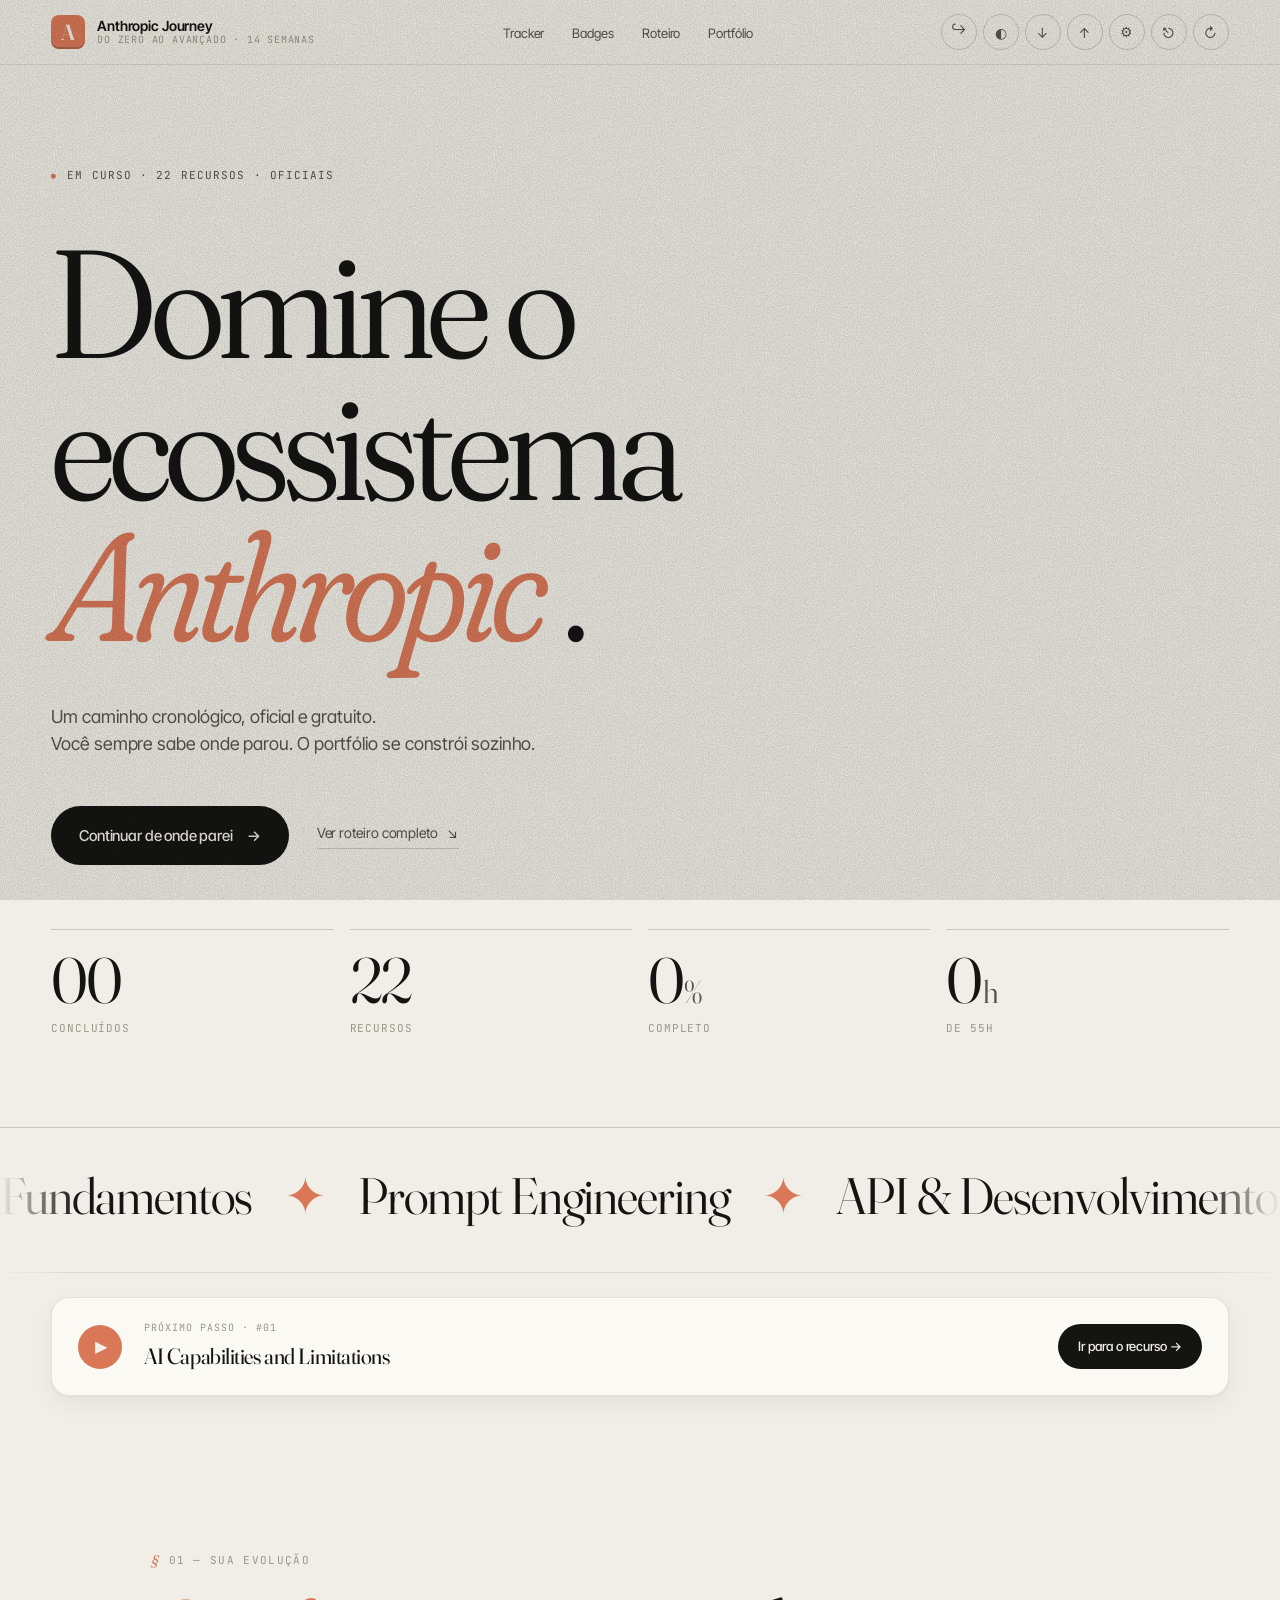
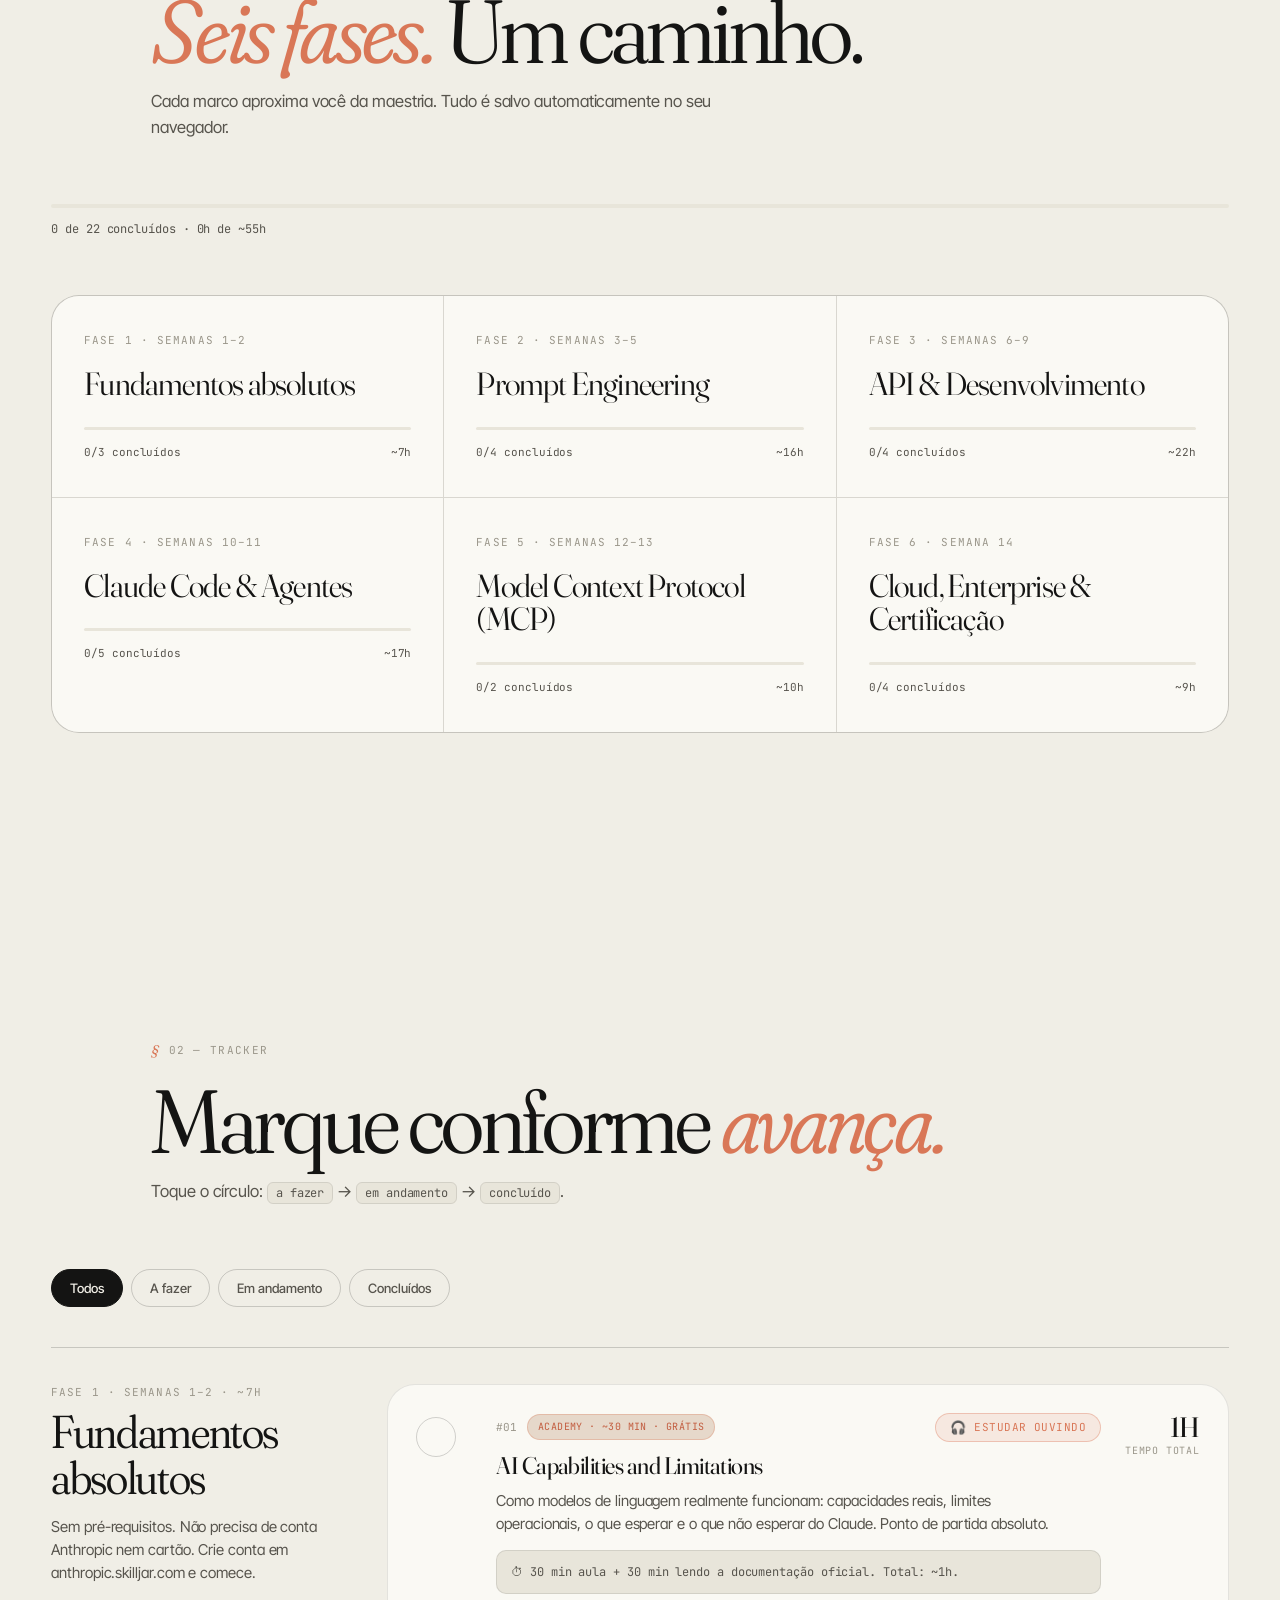
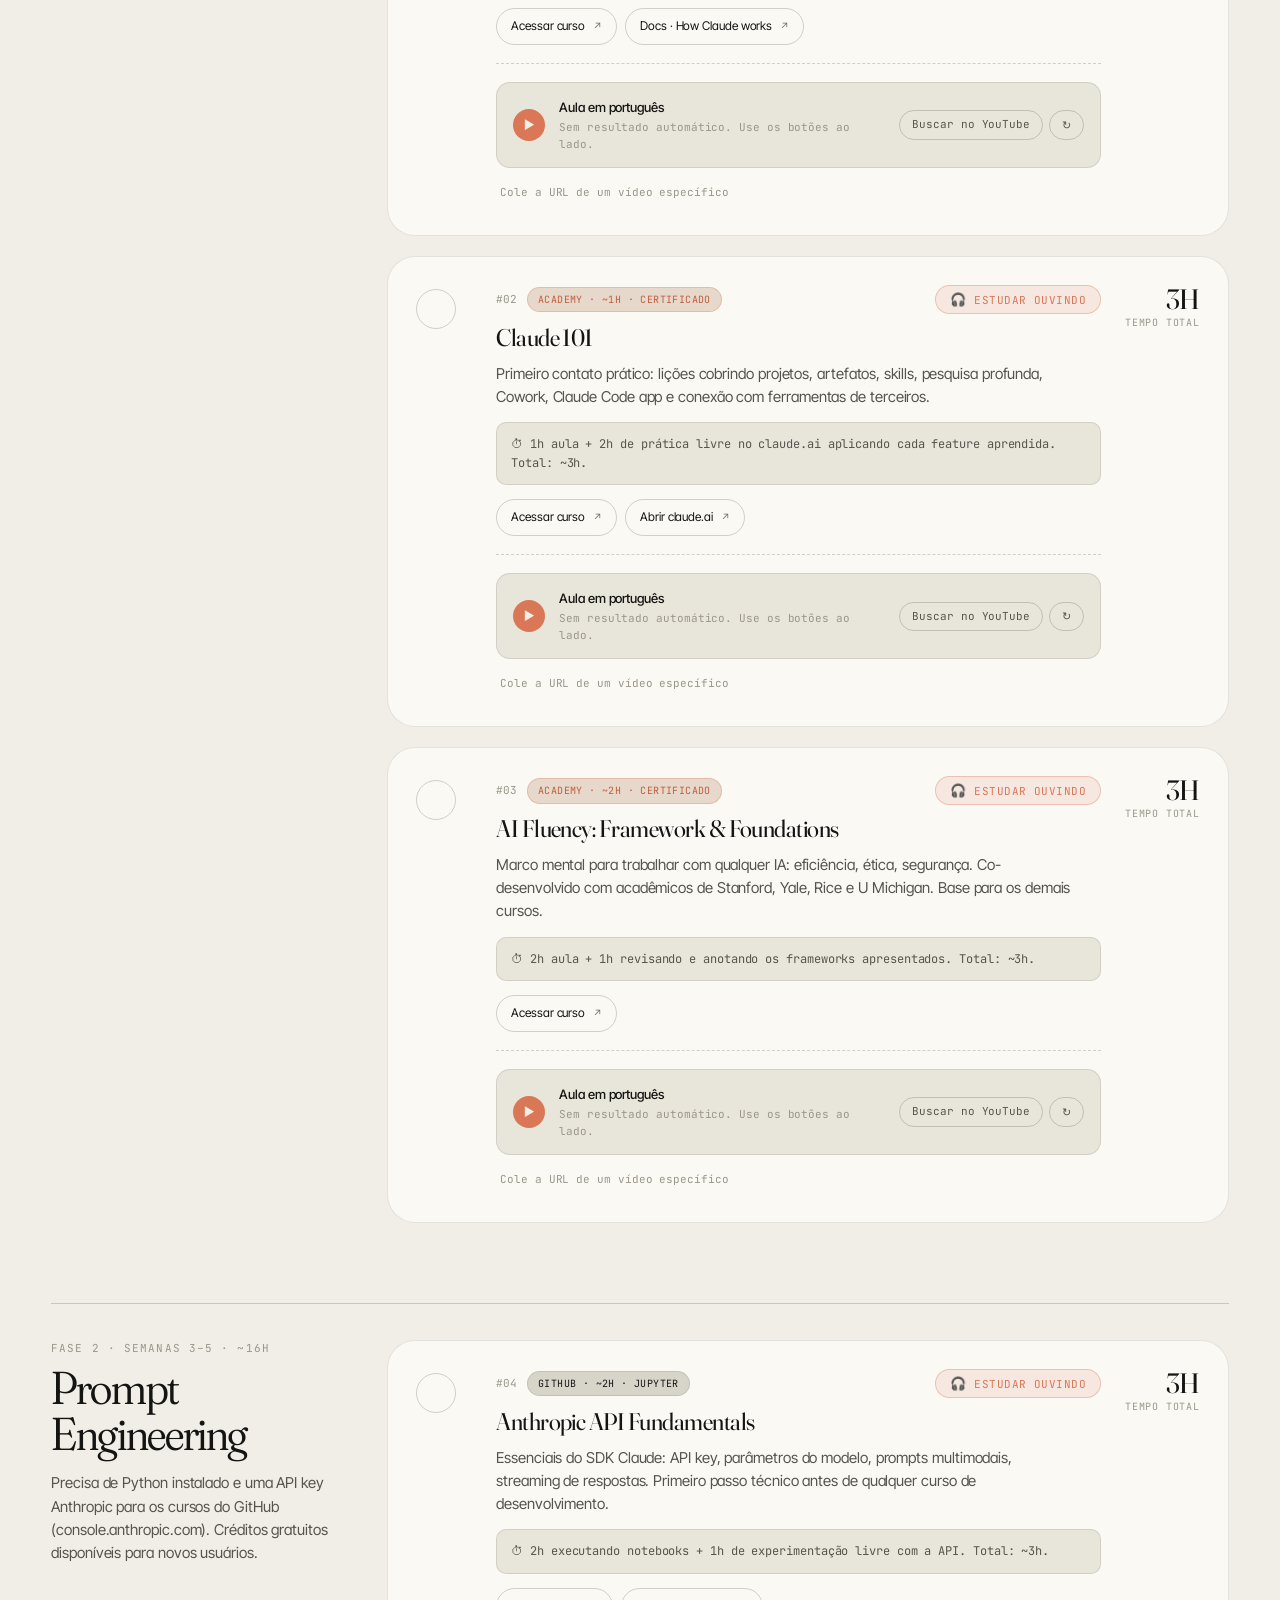
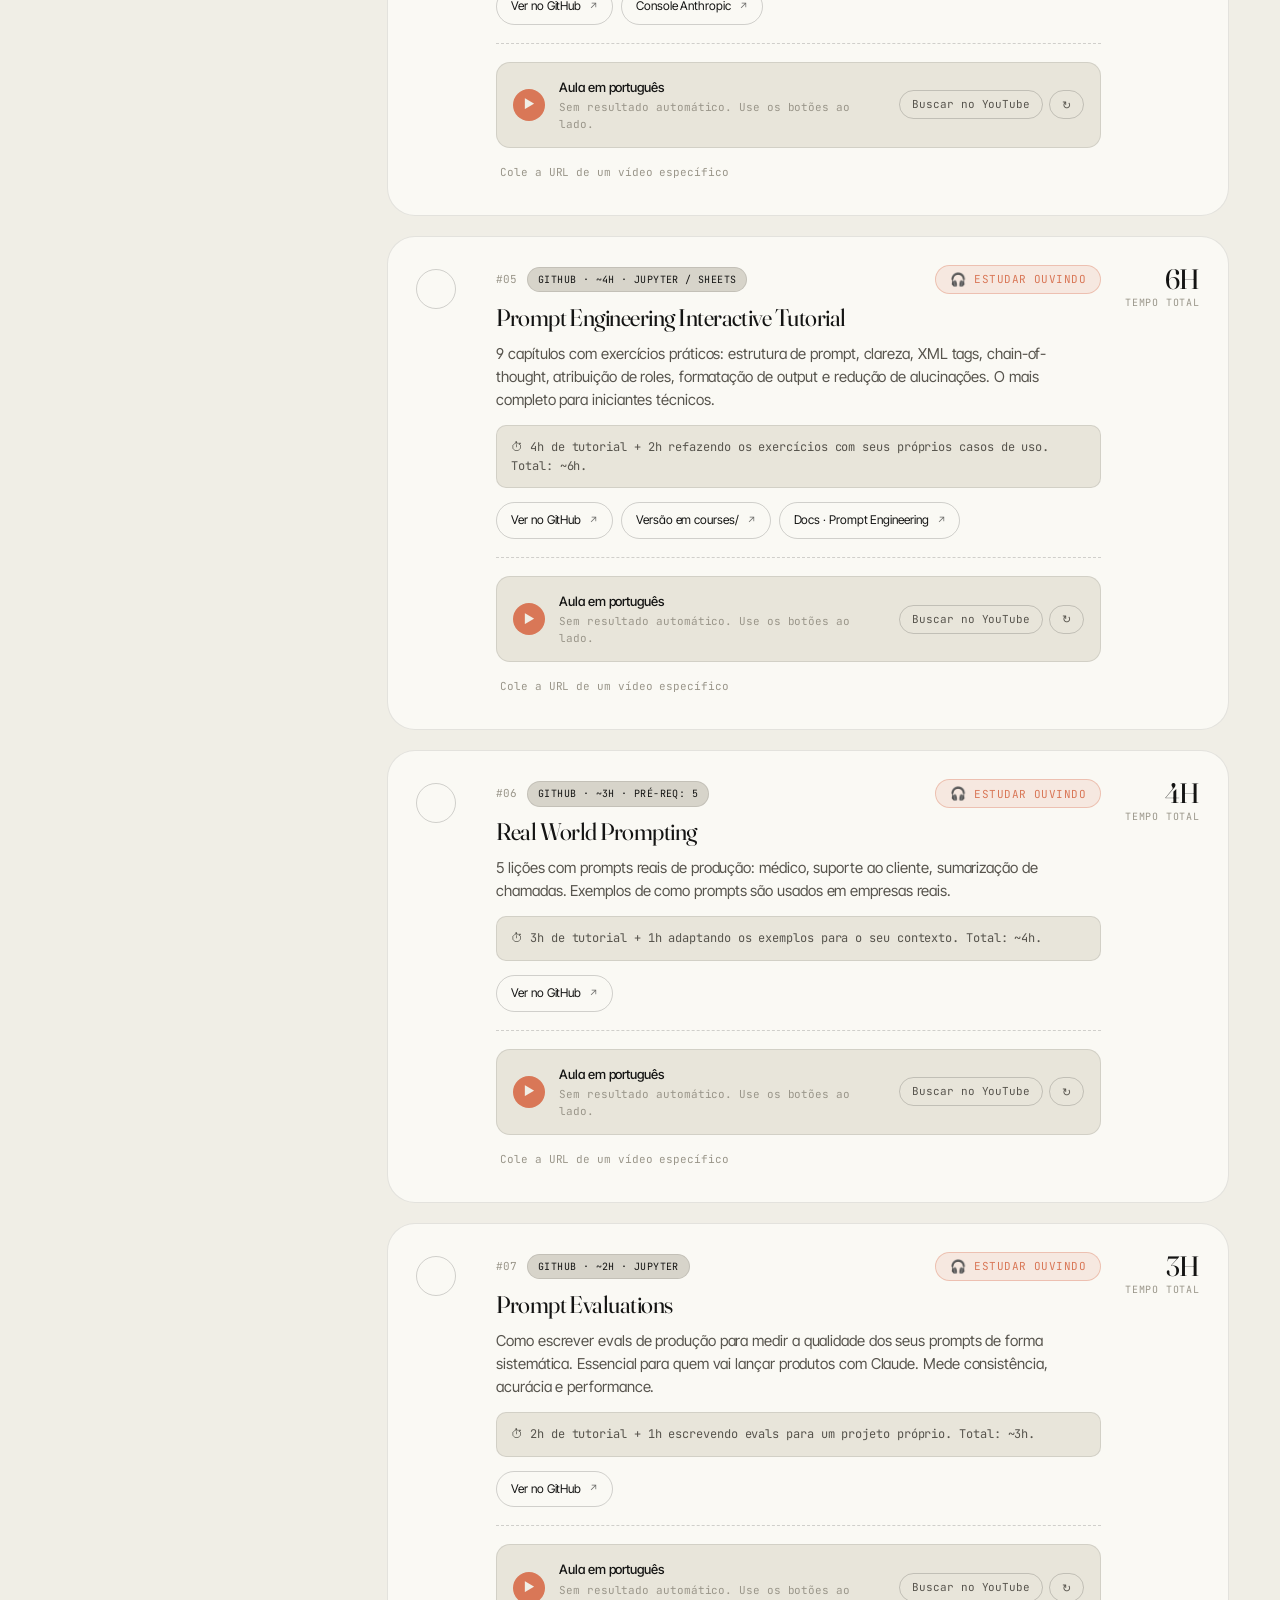
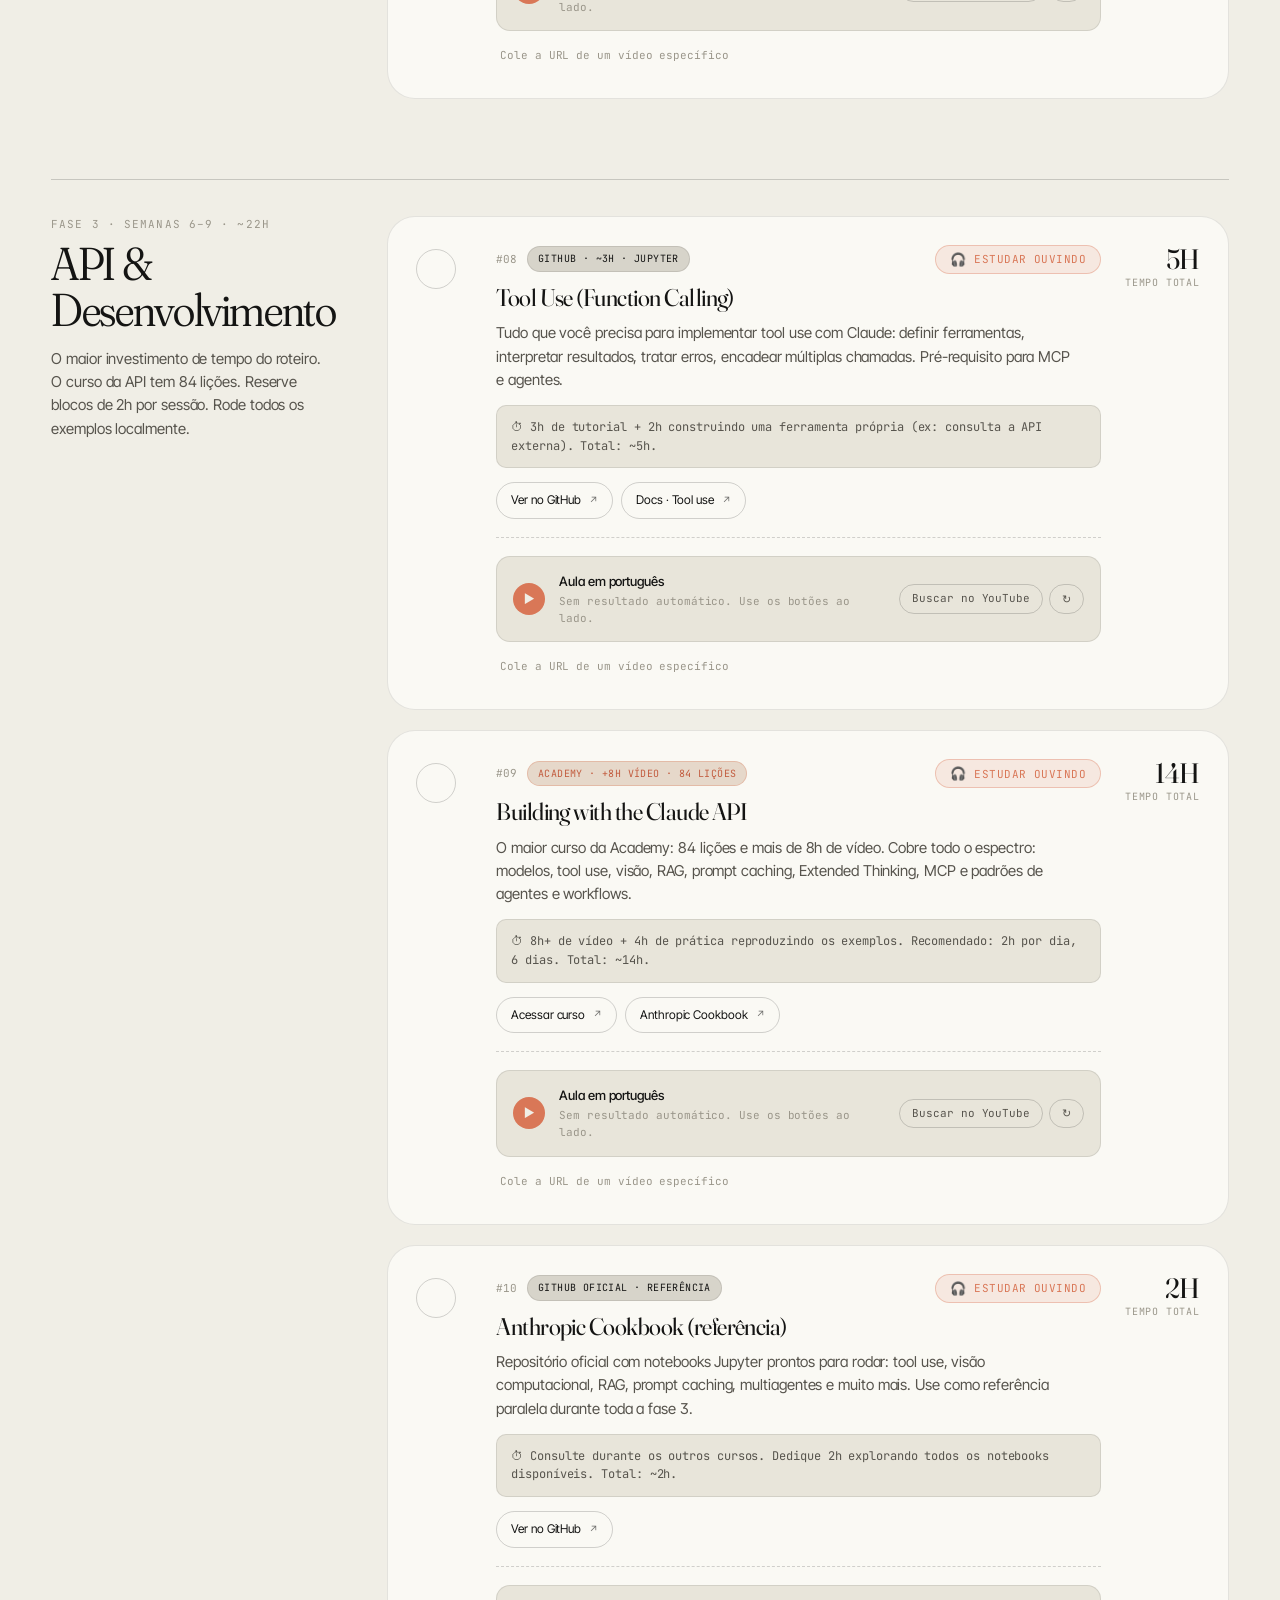
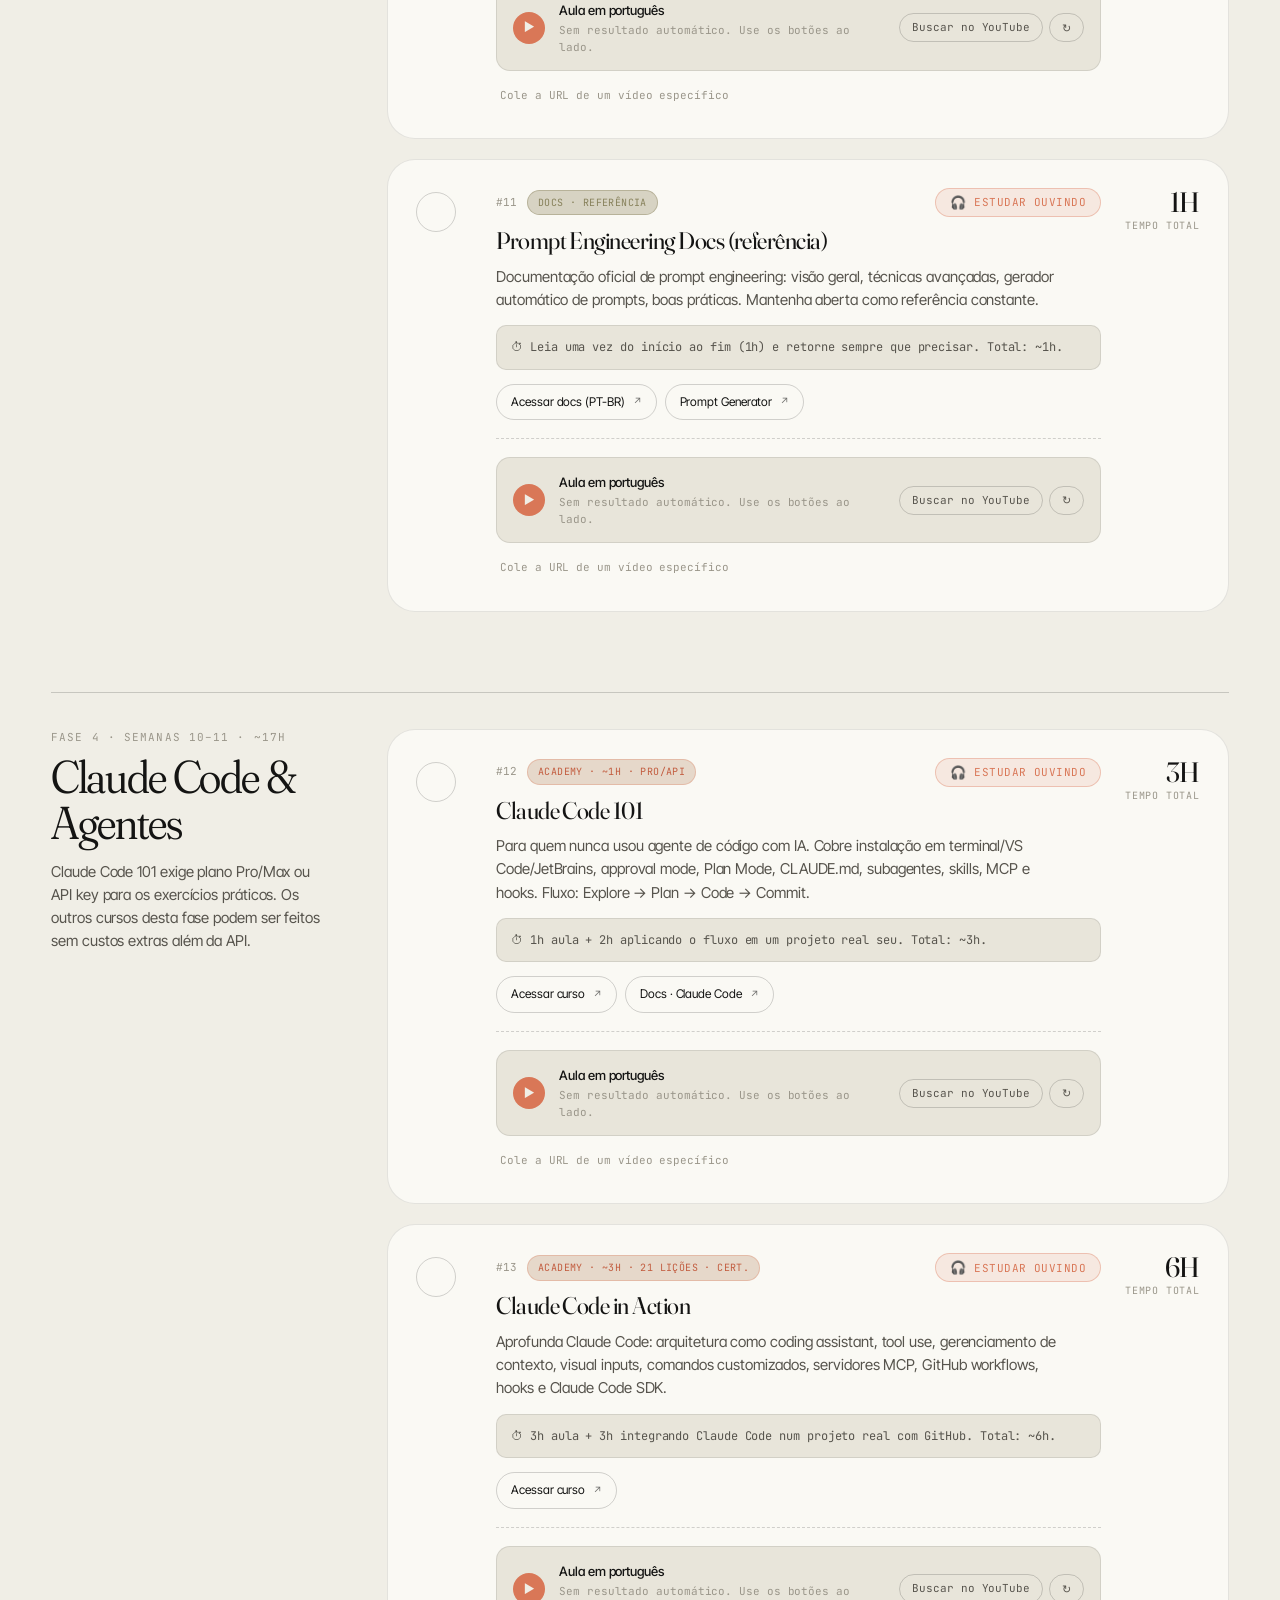
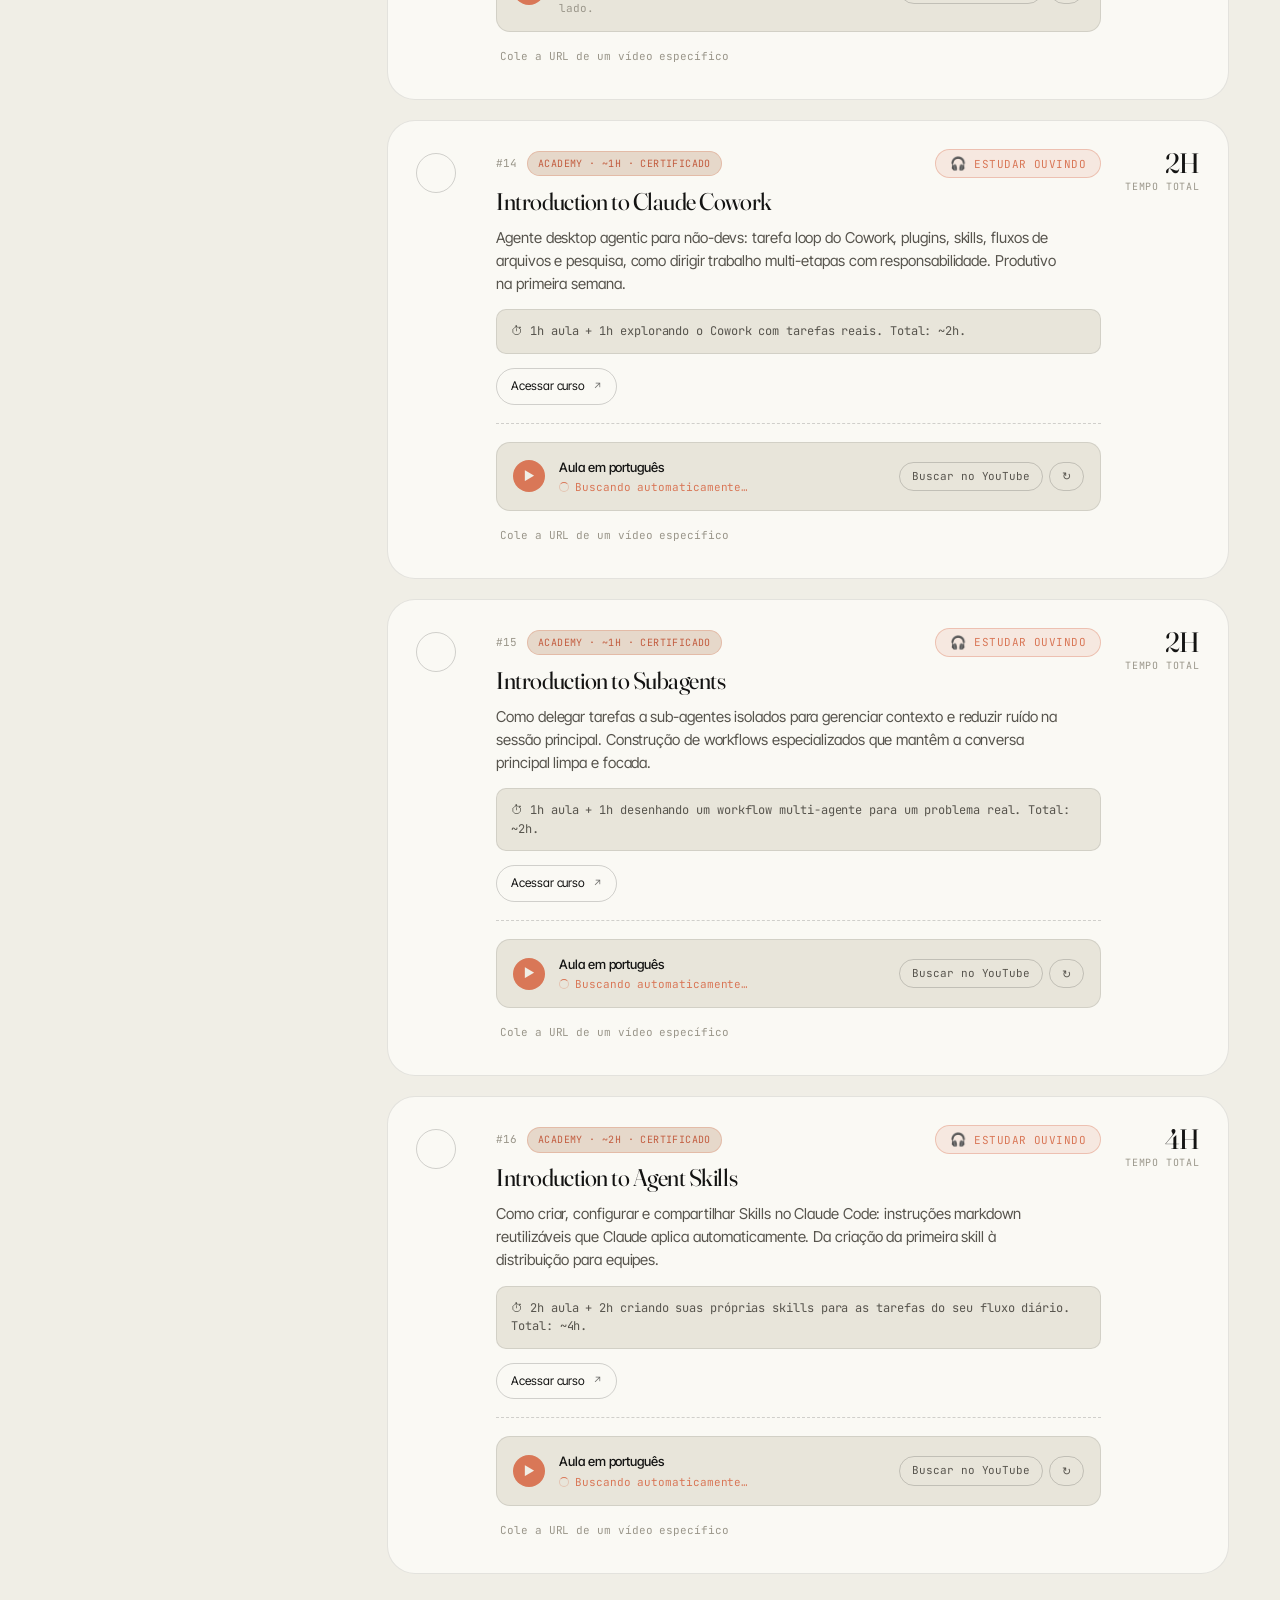
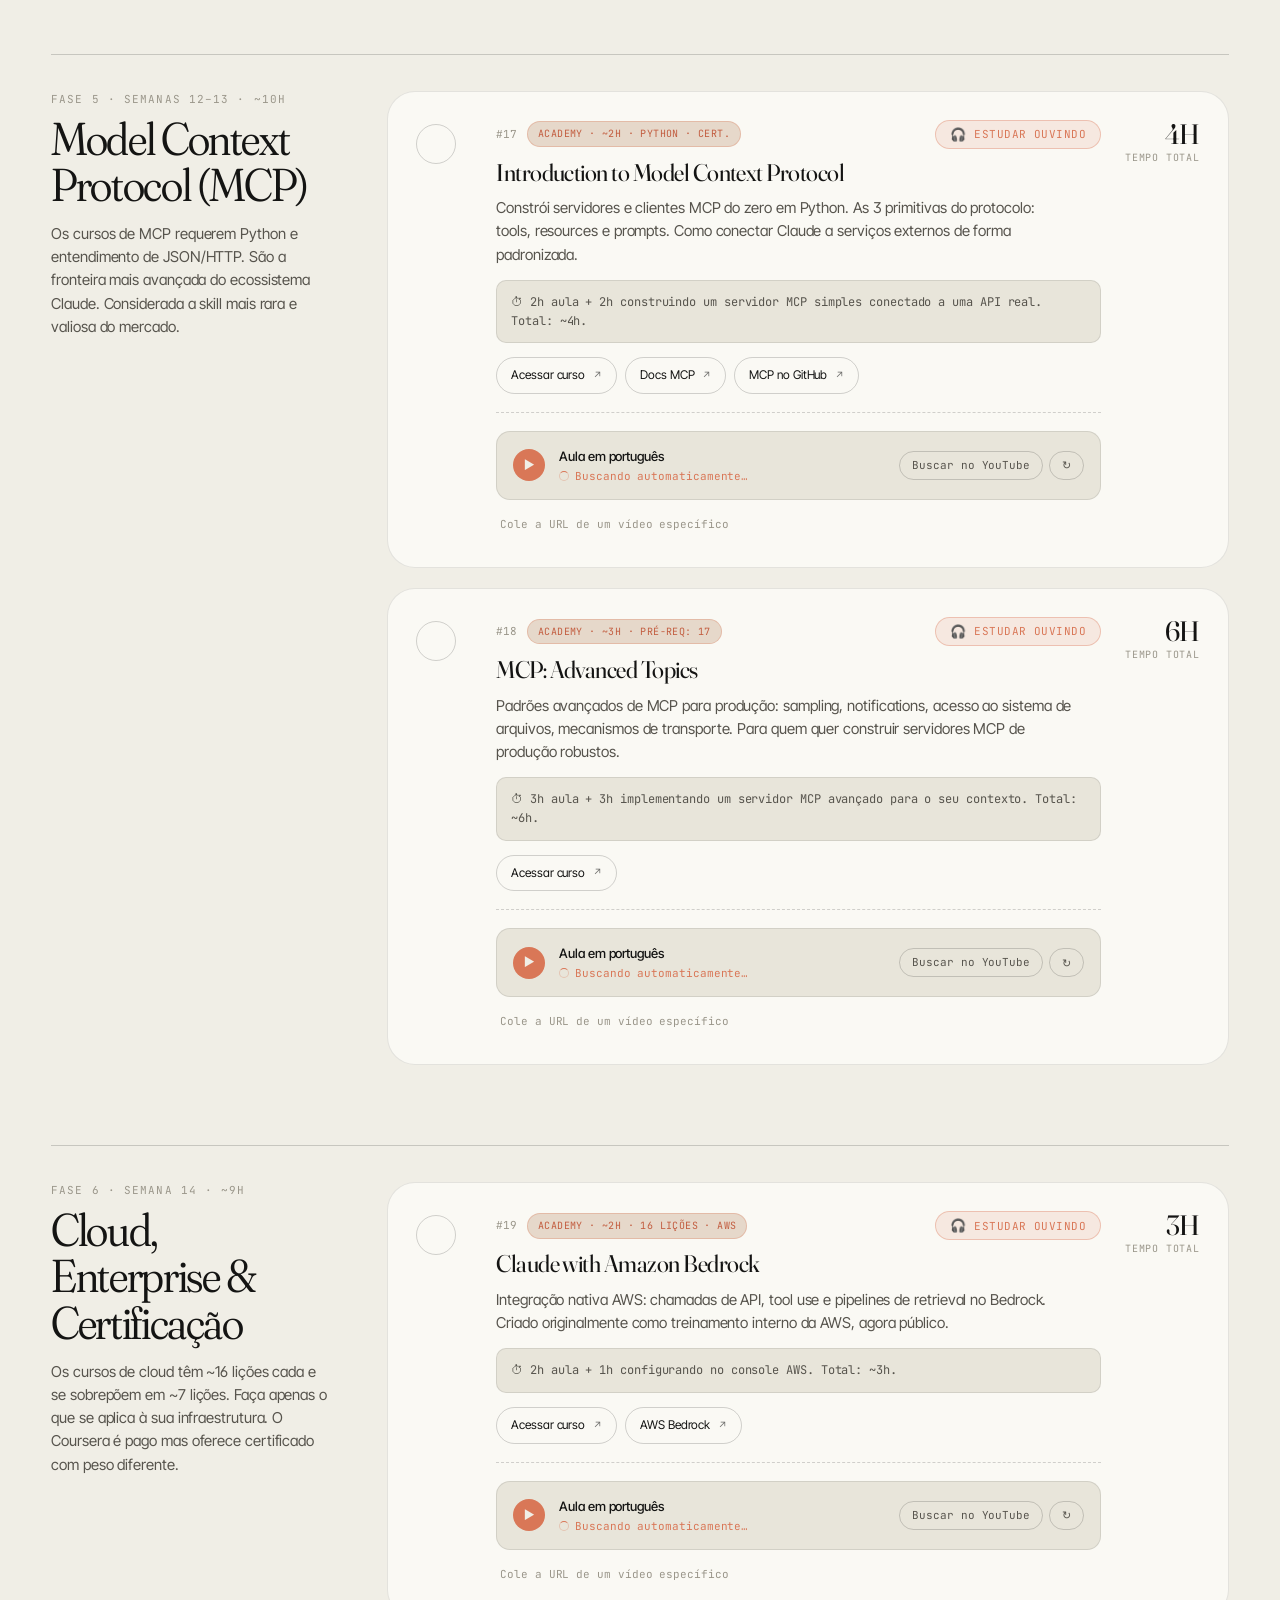
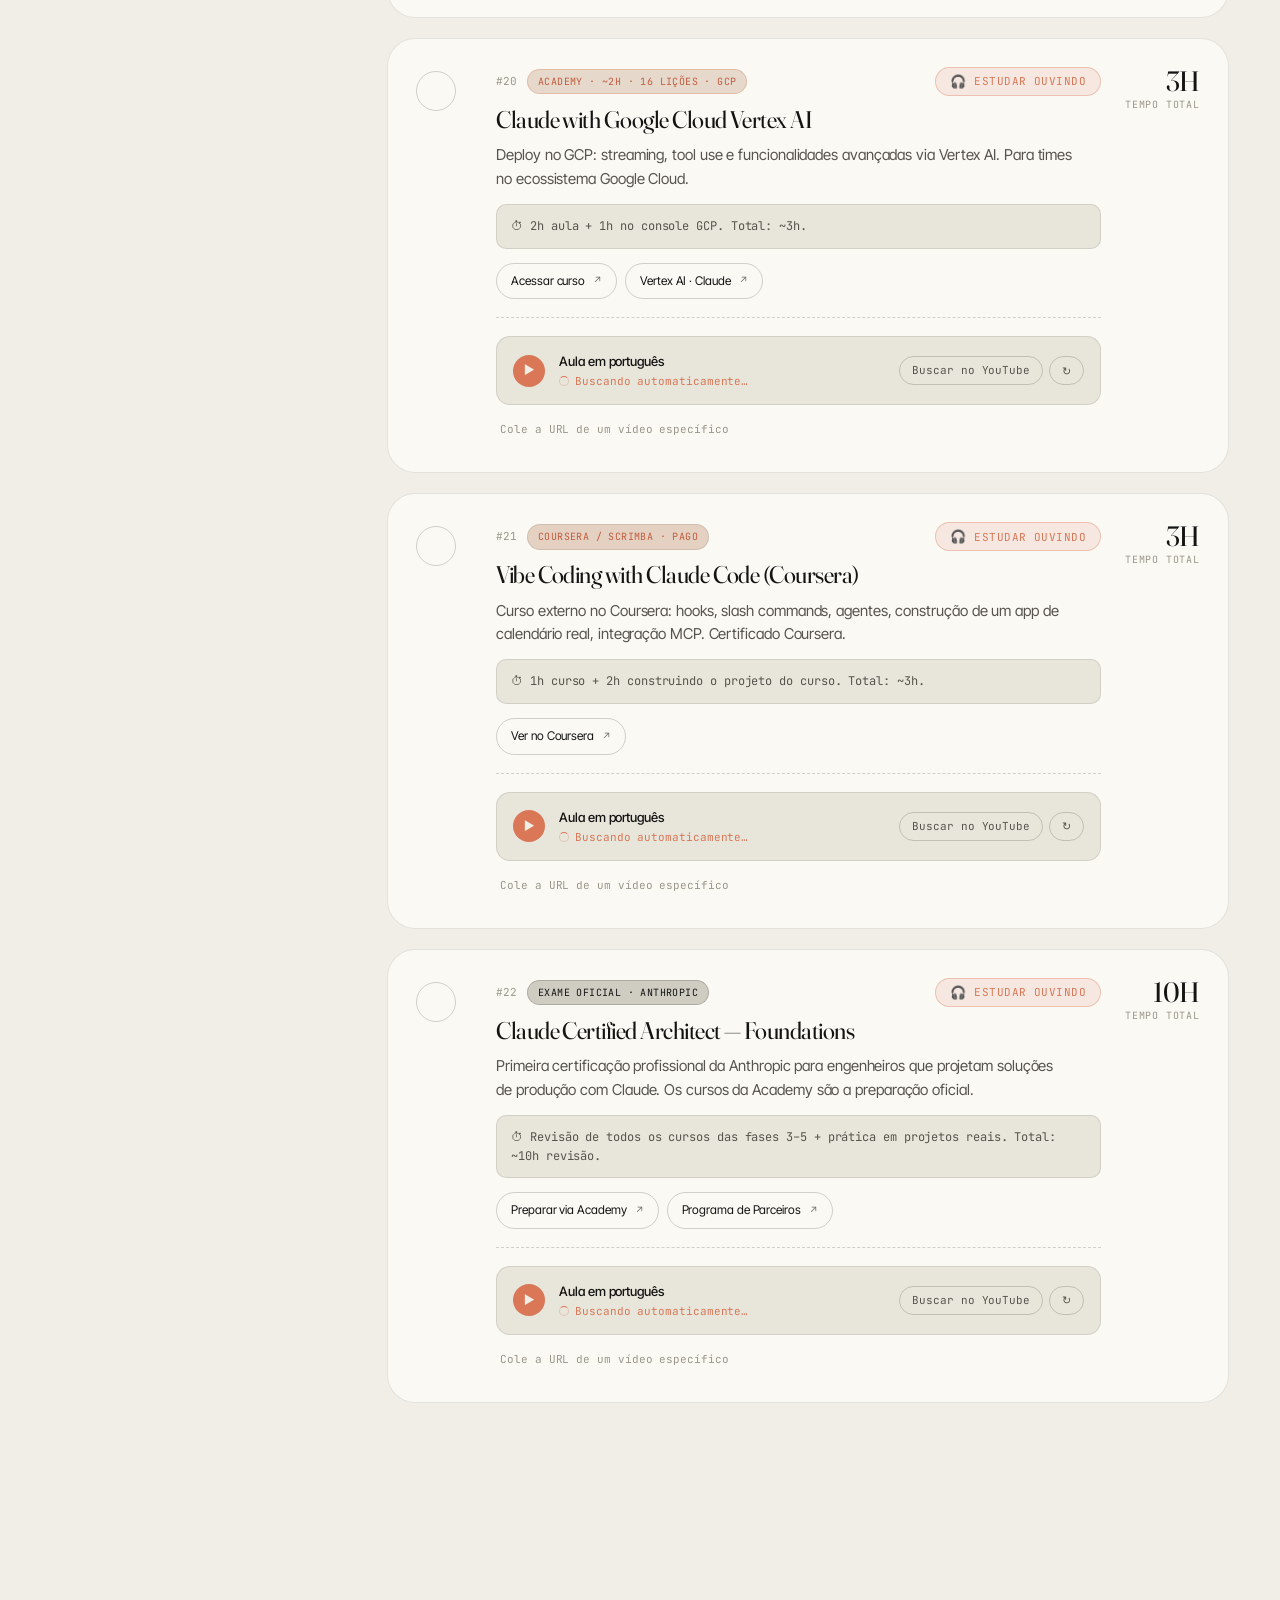
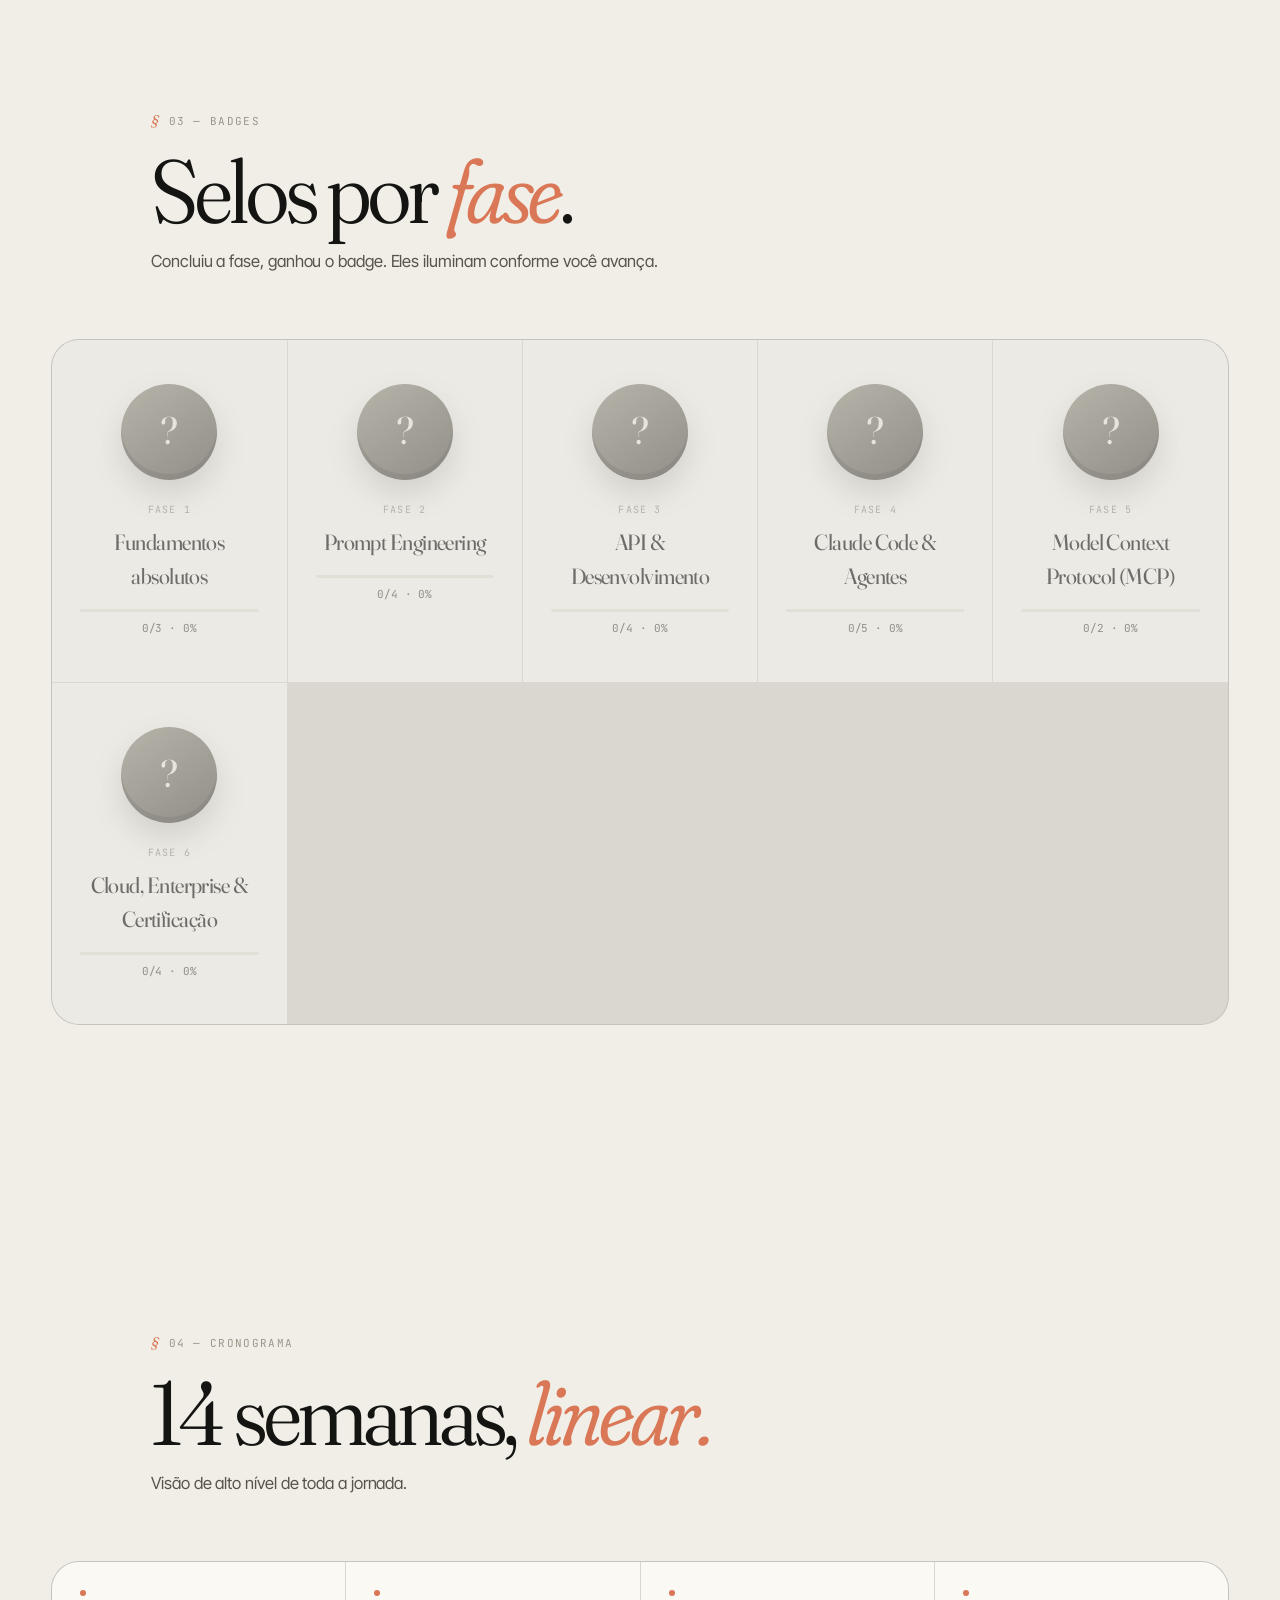
==== commit b98b9e94: "feat: sistema de login com aprovacao admin (PHP+SQLite) para HostGator" ====
--- a/index.html
+++ b/index.html
@@ -36,9 +36,13 @@
         <li><a href="#portfolio">Portfólio</a></li>
       </ul>
       <div class="nav__tools">
+        <span class="nav__user" id="navUser" hidden></span>
+        <a class="nav__icon nav__icon--login" id="loginBtn" href="login.html" title="Entrar" hidden>↪</a>
         <button class="nav__icon" id="themeBtn" title="Alternar tema" aria-label="Alternar tema">◐</button>
         <button class="nav__icon" id="exportBtn" title="Exportar progresso (JSON)" aria-label="Exportar progresso">↓</button>
         <button class="nav__icon" id="importBtn" title="Importar progresso (JSON)" aria-label="Importar progresso">↑</button>
+        <a class="nav__icon" id="adminLink" href="admin.html" title="Painel administrativo" hidden>⚙</a>
+        <button class="nav__icon" id="logoutBtn" title="Sair" hidden>⎋</button>
         <button class="nav__icon" id="resetBtn" title="Resetar progresso" aria-label="Resetar progresso">↻</button>
         <input type="file" id="importInput" accept="application/json,.json" hidden />
       </div>
@@ -279,6 +283,7 @@
 
   <script src="data.js"></script>
   <script src="audiobook.js"></script>
+  <script src="auth.js"></script>
   <script src="script.js"></script>
 </body>
 </html>
--- a/styles.css
+++ b/styles.css
@@ -1527,3 +1527,327 @@
   .audiobook__player { padding: 14px 16px; gap: 10px; }
   .audiobook__select { display: none; }
 }
+
+
+/* =========================================================
+   AUTH (login.html) + ADMIN (admin.html)
+   ========================================================= */
+
+.auth-body { min-height: 100vh; display: grid; place-items: center; padding: 40px 20px; }
+.auth { width: 100%; max-width: 480px; display: flex; flex-direction: column; gap: 24px; }
+.auth__back {
+  font-family: "JetBrains Mono", monospace;
+  font-size: 12px;
+  color: var(--text-soft);
+  text-decoration: none;
+  align-self: flex-start;
+  letter-spacing: 0.04em;
+}
+.auth__back:hover { color: var(--coral); }
+.auth__card {
+  background: var(--bg-elev);
+  border: 1px solid var(--line);
+  border-radius: var(--r-lg);
+  padding: 36px 32px;
+  box-shadow: var(--shadow-2);
+}
+.auth__brand { display: flex; align-items: center; gap: 14px; margin-bottom: 28px; }
+.auth__mark {
+  width: 44px; height: 44px;
+  border-radius: 10px;
+  background: var(--coral);
+  color: var(--cream);
+  display: grid; place-items: center;
+  font-family: "Fraunces", serif;
+  font-weight: 600;
+  font-size: 26px;
+}
+.auth__brand-name { font-weight: 600; font-size: 16px; letter-spacing: -0.01em; }
+.auth__brand-cap {
+  font-family: "JetBrains Mono", monospace;
+  font-size: 10px;
+  letter-spacing: 0.1em;
+  text-transform: uppercase;
+  color: var(--text-mute);
+}
+.auth__tabs {
+  display: flex; gap: 6px;
+  background: var(--bg-soft);
+  border: 1px solid var(--line);
+  border-radius: 999px;
+  padding: 4px;
+  margin-bottom: 28px;
+}
+.auth__tab {
+  flex: 1;
+  padding: 9px 16px;
+  border: 0;
+  background: transparent;
+  color: var(--text-soft);
+  font-family: inherit;
+  font-size: 13px;
+  font-weight: 500;
+  border-radius: 999px;
+  cursor: pointer;
+  transition: all .25s var(--ease-out);
+}
+.auth__tab.is-active {
+  background: var(--ink);
+  color: var(--cream);
+}
+[data-theme="dark"] .auth__tab.is-active { background: var(--cream); color: var(--ink); }
+
+.auth__form { display: none; }
+.auth__form.is-active { display: block; animation: fade-in .35s var(--ease-out) both; }
+@keyframes fade-in { from { opacity: 0; transform: translateY(6px); } to { opacity: 1; transform: translateY(0); } }
+
+.auth__title {
+  font-family: "Fraunces", serif;
+  font-variation-settings: "opsz" 144, "SOFT" 60;
+  font-weight: 350;
+  font-size: clamp(28px, 4vw, 40px);
+  letter-spacing: -0.025em;
+  line-height: 1.05;
+  margin: 0 0 8px;
+}
+.auth__lead { font-size: 14px; color: var(--text-soft); margin: 0 0 24px; line-height: 1.55; }
+
+.auth__field { display: block; margin-bottom: 16px; }
+.auth__field span {
+  display: block;
+  font-family: "JetBrains Mono", monospace;
+  font-size: 11px;
+  letter-spacing: 0.06em;
+  text-transform: uppercase;
+  color: var(--text-mute);
+  margin-bottom: 6px;
+}
+.auth__field input {
+  width: 100%;
+  padding: 12px 16px;
+  border-radius: 12px;
+  border: 1px solid var(--line-2);
+  background: var(--bg);
+  color: var(--text);
+  font-family: inherit;
+  font-size: 15px;
+  transition: border-color .2s var(--ease-out);
+}
+.auth__field input:focus { outline: none; border-color: var(--coral); }
+
+.auth__submit {
+  width: 100%;
+  padding: 14px;
+  border-radius: 999px;
+  background: var(--ink);
+  color: var(--cream);
+  border: 0;
+  font-family: inherit;
+  font-size: 15px;
+  font-weight: 500;
+  cursor: pointer;
+  margin-top: 8px;
+  transition: transform .2s var(--ease-out), background .2s;
+}
+[data-theme="dark"] .auth__submit { background: var(--cream); color: var(--ink); }
+.auth__submit:hover { background: var(--coral); color: var(--cream); transform: translateY(-1px); }
+
+.auth__msg {
+  margin-top: 18px;
+  font-size: 13px;
+  padding: 12px 14px;
+  border-radius: 10px;
+  background: transparent;
+  border: 1px solid transparent;
+  display: none;
+}
+.auth__msg.is-error {
+  display: block;
+  background: color-mix(in srgb, #ff453a 10%, transparent);
+  border-color: color-mix(in srgb, #ff453a 30%, transparent);
+  color: #c0392b;
+}
+.auth__msg.is-ok {
+  display: block;
+  background: color-mix(in srgb, var(--coral) 10%, transparent);
+  border-color: color-mix(in srgb, var(--coral) 30%, transparent);
+  color: var(--coral-2);
+  line-height: 1.5;
+}
+
+.auth__legal {
+  text-align: center;
+  font-family: "JetBrains Mono", monospace;
+  font-size: 11px;
+  color: var(--text-mute);
+  margin: 0;
+}
+
+/* ----- NAV: usuário logado ----- */
+.nav__user {
+  font-family: "JetBrains Mono", monospace;
+  font-size: 11px;
+  color: var(--text-soft);
+  padding: 4px 12px;
+  border-radius: 999px;
+  background: var(--bg-soft);
+  border: 1px solid var(--line);
+  letter-spacing: 0.02em;
+}
+.nav__icon--login::after { content: ""; }
+
+/* ----- ADMIN ----- */
+.admin { padding: 40px 0 80px; }
+.admin__head { margin-bottom: 40px; display: grid; gap: 12px; max-width: 880px; }
+.admin-who {
+  font-family: "JetBrains Mono", monospace;
+  font-size: 11px;
+  color: var(--text-soft);
+  padding: 6px 12px;
+  border-radius: 999px;
+  background: var(--bg-soft);
+  border: 1px solid var(--line);
+  margin-right: 8px;
+}
+
+.admin__stats {
+  display: grid;
+  grid-template-columns: repeat(4, 1fr);
+  gap: 1px;
+  background: var(--line);
+  border: 1px solid var(--line);
+  border-radius: var(--r-lg);
+  overflow: hidden;
+  margin-bottom: 56px;
+}
+@media (max-width: 700px) { .admin__stats { grid-template-columns: repeat(2, 1fr); } }
+.admin-stat {
+  background: var(--bg-elev);
+  padding: 28px;
+}
+.admin-stat__num {
+  display: block;
+  font-family: "Fraunces", serif;
+  font-variation-settings: "opsz" 144;
+  font-weight: 350;
+  font-size: 48px;
+  line-height: 1;
+  letter-spacing: -0.03em;
+}
+.admin-stat__lbl {
+  display: block;
+  margin-top: 6px;
+  font-family: "JetBrains Mono", monospace;
+  font-size: 10px;
+  letter-spacing: 0.1em;
+  text-transform: uppercase;
+  color: var(--text-mute);
+}
+
+.admin-section-title {
+  font-family: "Fraunces", serif;
+  font-variation-settings: "opsz" 144;
+  font-weight: 350;
+  font-size: clamp(28px, 3.5vw, 42px);
+  letter-spacing: -0.025em;
+  margin: 56px 0 20px;
+}
+
+.admin__table-wrap {
+  border: 1px solid var(--line);
+  border-radius: var(--r-lg);
+  background: var(--bg-elev);
+  overflow-x: auto;
+}
+.admin-table {
+  width: 100%;
+  border-collapse: collapse;
+  font-size: 14px;
+}
+.admin-table th, .admin-table td {
+  padding: 14px 16px;
+  text-align: left;
+  border-bottom: 1px solid var(--line);
+  white-space: nowrap;
+}
+.admin-table tbody tr:last-child td { border-bottom: 0; }
+.admin-table th {
+  font-family: "JetBrains Mono", monospace;
+  font-size: 10px;
+  letter-spacing: 0.08em;
+  text-transform: uppercase;
+  color: var(--text-mute);
+  font-weight: 500;
+  background: var(--bg-soft);
+}
+.admin-table tbody tr:hover { background: var(--bg-soft); }
+.admin-table .muted { color: var(--text-mute); }
+.admin-table .ua { font-size: 11px; max-width: 220px; overflow: hidden; text-overflow: ellipsis; }
+.admin-table__actions { text-align: right; min-width: 200px; }
+.admin-empty {
+  padding: 40px;
+  text-align: center;
+  color: var(--text-mute);
+  font-family: "JetBrains Mono", monospace;
+  font-size: 12px;
+}
+.admin-link { color: var(--coral); }
+.admin-link:hover { text-decoration: underline; }
+
+.pill {
+  display: inline-block;
+  font-family: "JetBrains Mono", monospace;
+  font-size: 10px;
+  padding: 3px 9px;
+  border-radius: 999px;
+  background: var(--bg-soft);
+  color: var(--text-soft);
+  letter-spacing: 0.04em;
+  text-transform: uppercase;
+  border: 1px solid var(--line);
+}
+.pill--ok   { background: color-mix(in srgb, #1db954 12%, var(--bg-soft)); color: #0e7c36; border-color: color-mix(in srgb, #1db954 30%, transparent); }
+.pill--warn { background: color-mix(in srgb, #ff9f0a 14%, var(--bg-soft)); color: #b46b00; border-color: color-mix(in srgb, #ff9f0a 30%, transparent); }
+.pill--bad  { background: color-mix(in srgb, #ff453a 12%, var(--bg-soft)); color: #b71c1c; border-color: color-mix(in srgb, #ff453a 30%, transparent); }
+.pill--ink  { background: var(--ink); color: var(--cream); border-color: var(--ink); }
+
+.admin-btn {
+  font-family: "JetBrains Mono", monospace;
+  font-size: 11px;
+  padding: 6px 12px;
+  border-radius: 999px;
+  border: 1px solid var(--line-2);
+  background: transparent;
+  color: var(--text);
+  cursor: pointer;
+  transition: all .2s var(--ease-out);
+  margin-left: 4px;
+}
+.admin-btn:hover { border-color: var(--text); }
+.admin-btn--ok { background: var(--coral); color: var(--cream); border-color: var(--coral); }
+.admin-btn--ok:hover { background: var(--coral-2); border-color: var(--coral-2); }
+.admin-btn--bad { color: #b71c1c; border-color: color-mix(in srgb, #ff453a 30%, transparent); }
+.admin-btn--bad:hover { background: #ff453a; color: white; border-color: #ff453a; }
+
+/* ----- MODAL DE PROGRESSO ----- */
+.prog-summary {
+  padding: 16px 20px;
+  background: var(--bg-soft);
+  border-radius: 12px;
+  margin-bottom: 24px;
+  display: flex; justify-content: space-between; flex-wrap: wrap; gap: 8px;
+  font-size: 14px;
+}
+.prog-summary strong { font-weight: 600; }
+.prog-list { list-style: none; padding: 0; margin: 8px 0 0; }
+.prog-item {
+  display: flex; align-items: center; gap: 10px;
+  padding: 6px 0;
+  font-size: 13px;
+}
+.prog-dot { font-size: 14px; flex-shrink: 0; }
+.prog-item--done { color: var(--text); }
+.prog-item--done .prog-dot { color: var(--coral); }
+.prog-item--doing .prog-dot { color: var(--coral); }
+.prog-item--todo { color: var(--text-mute); }
+.prog-item--todo .prog-dot { color: var(--text-mute); }
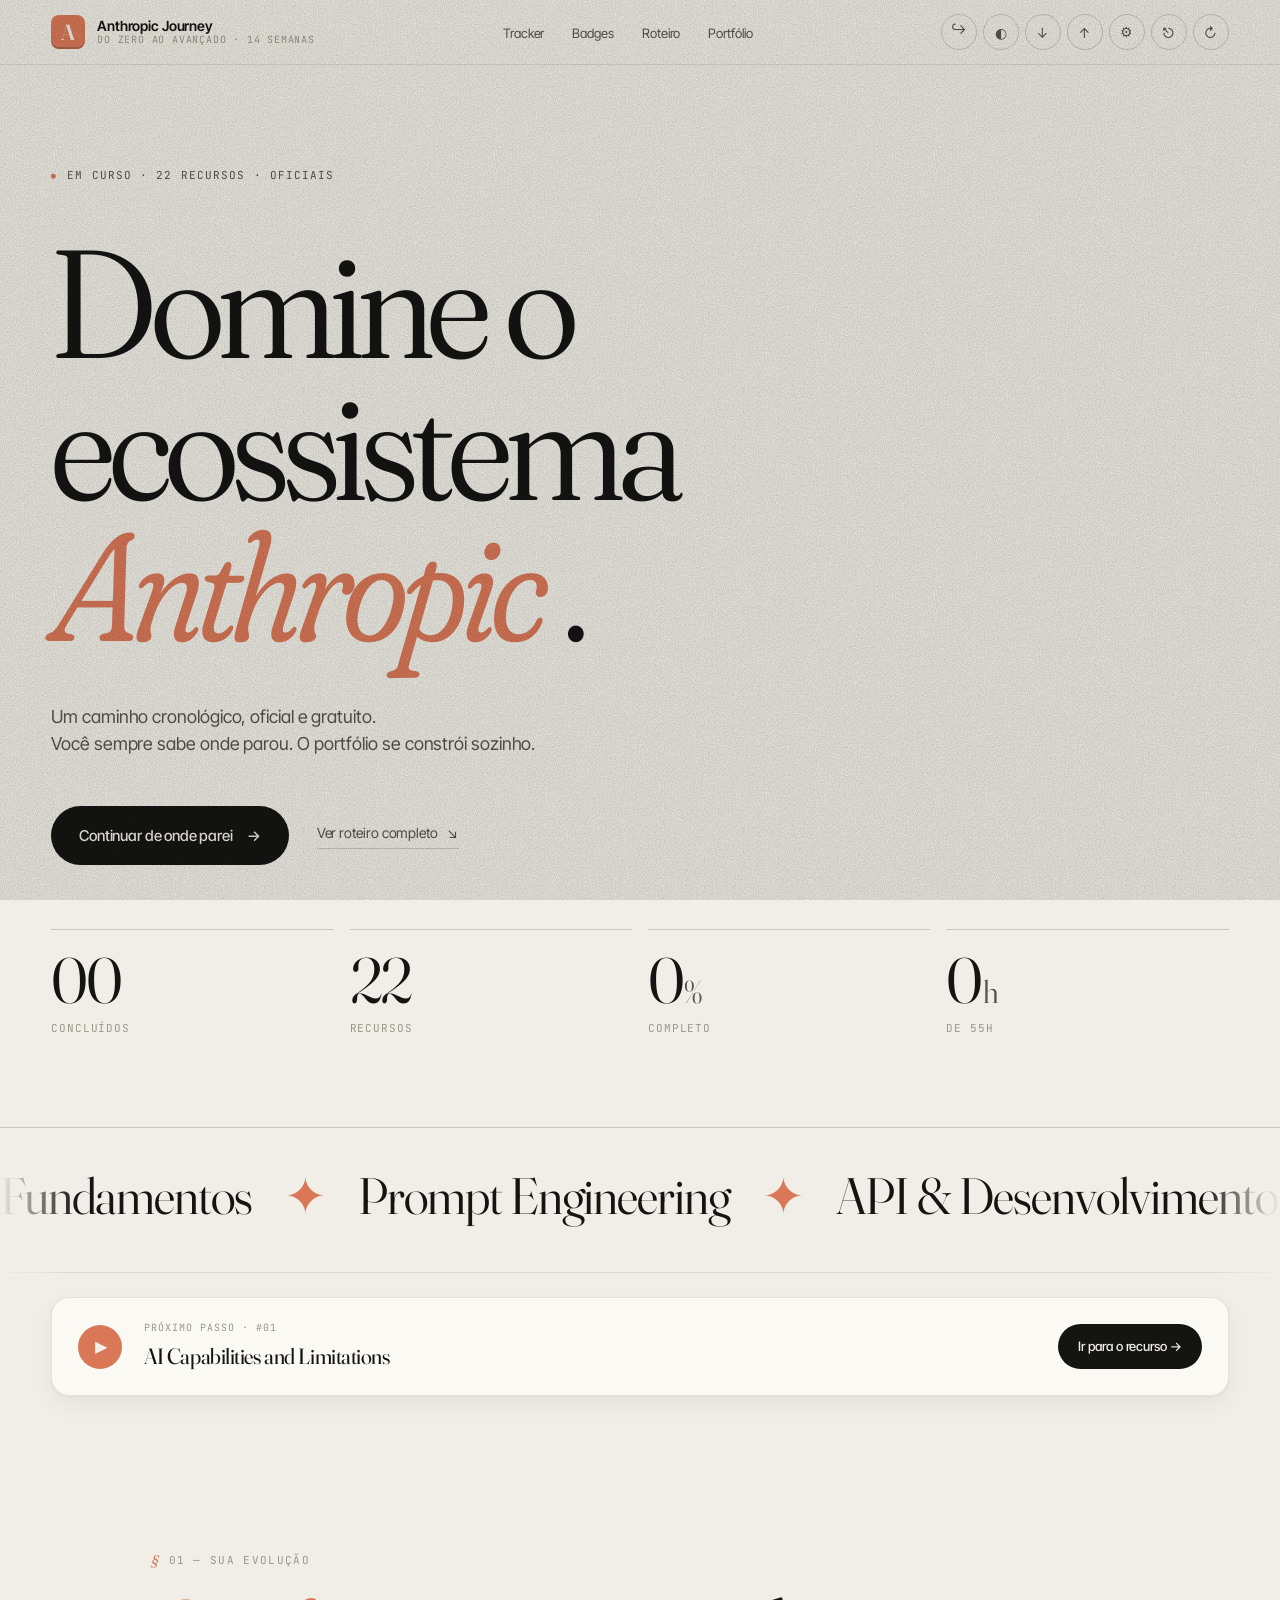
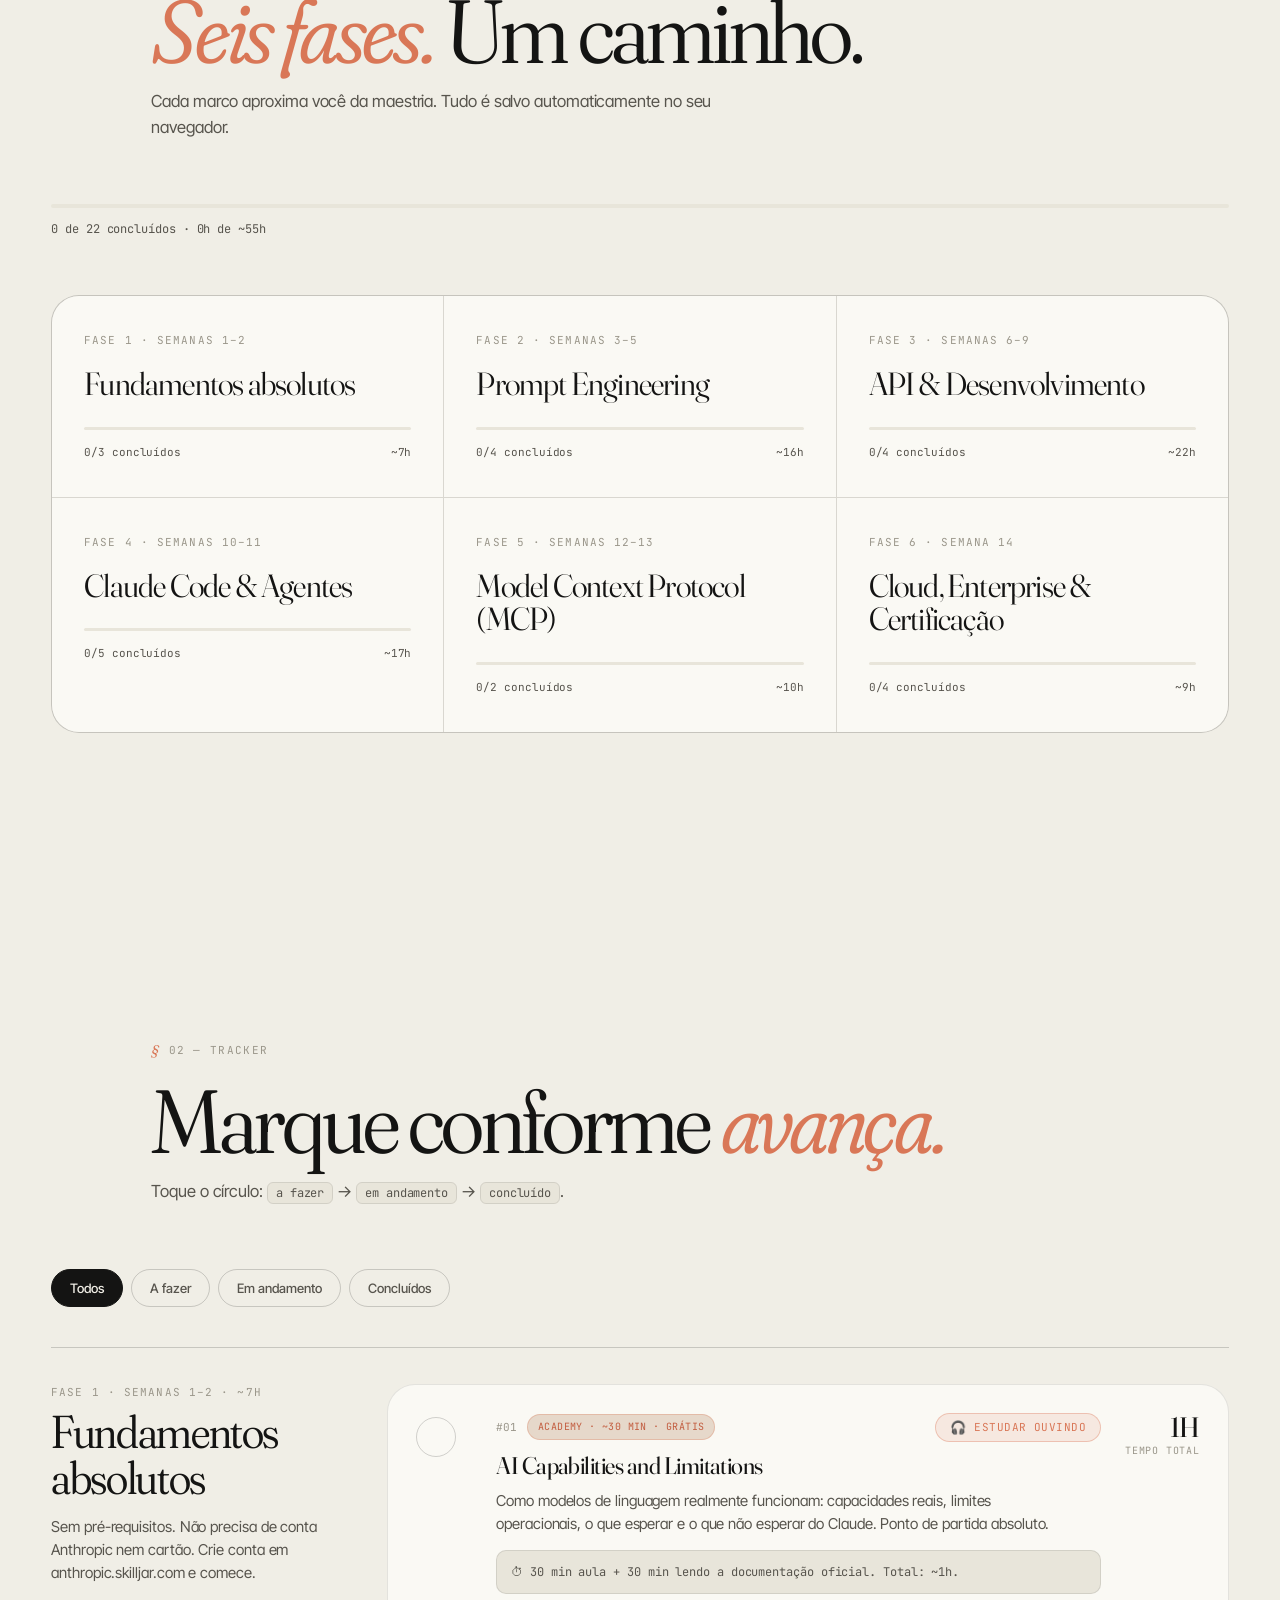
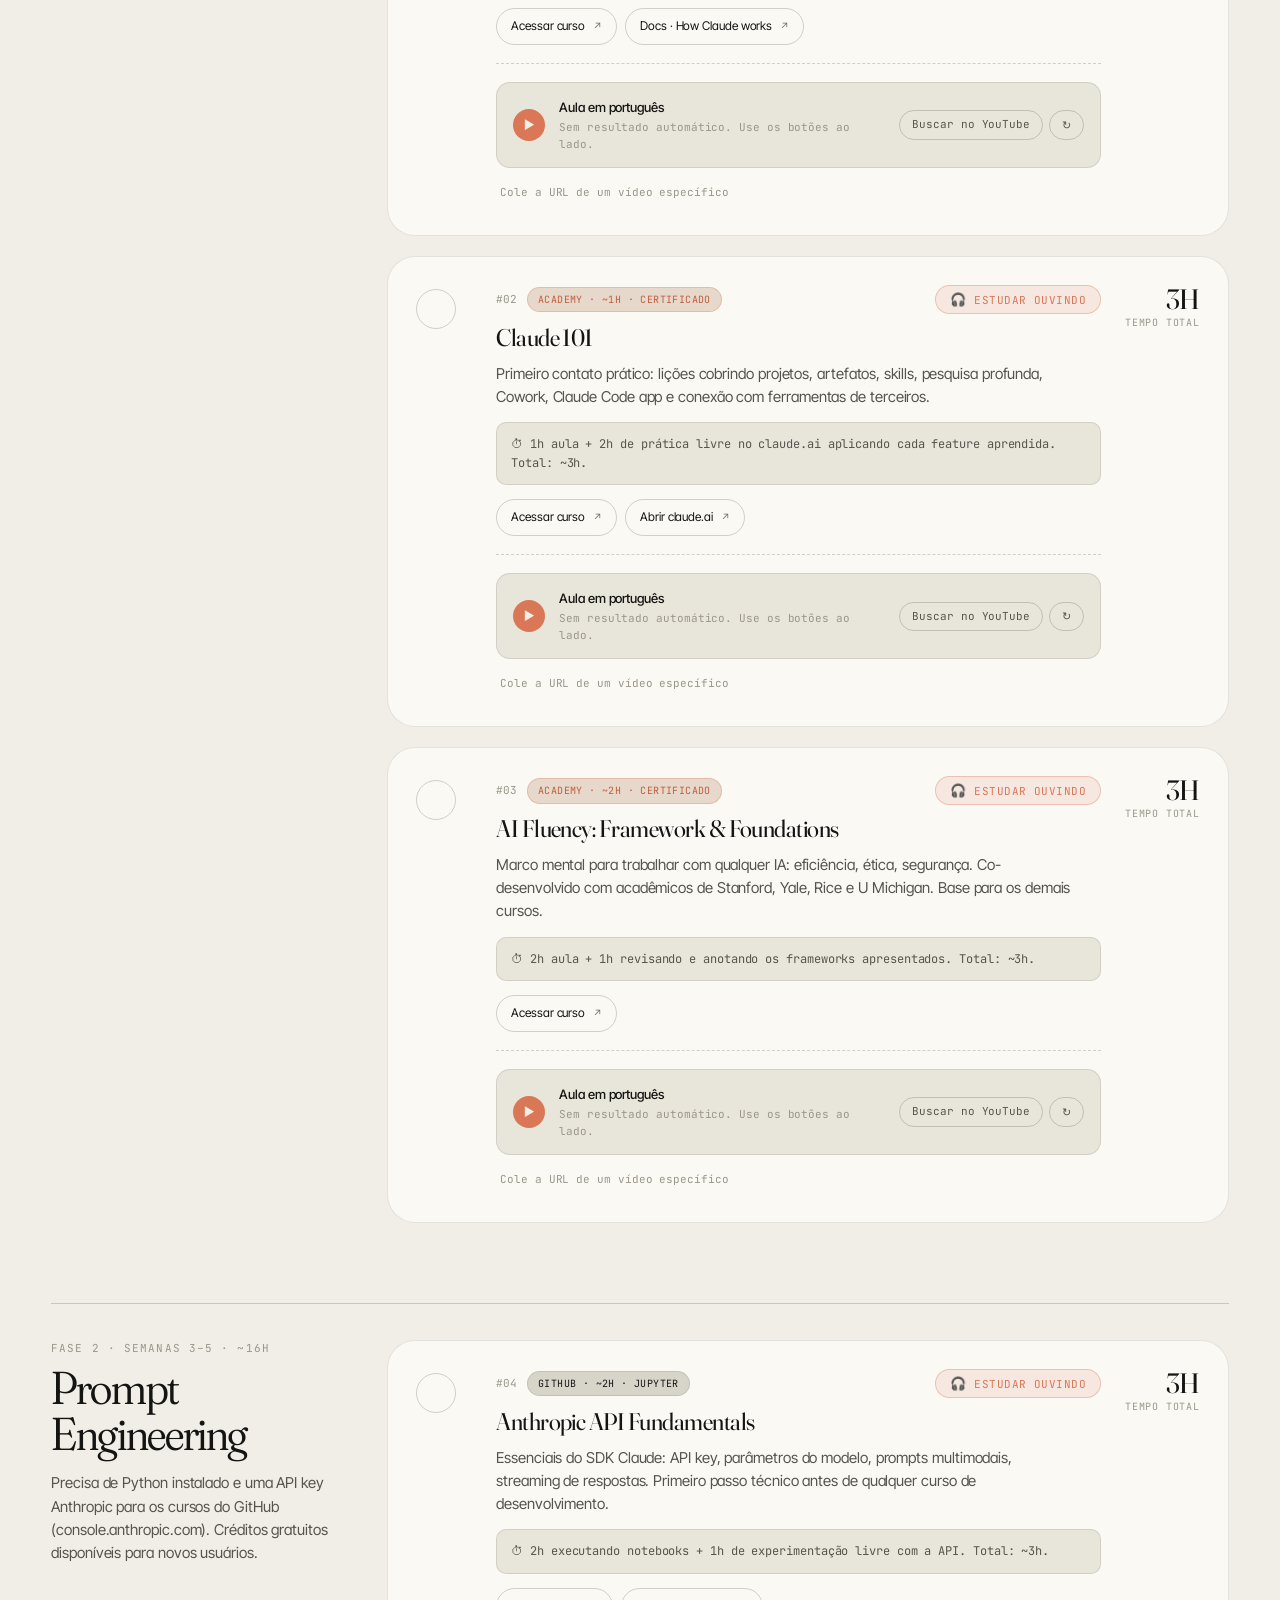
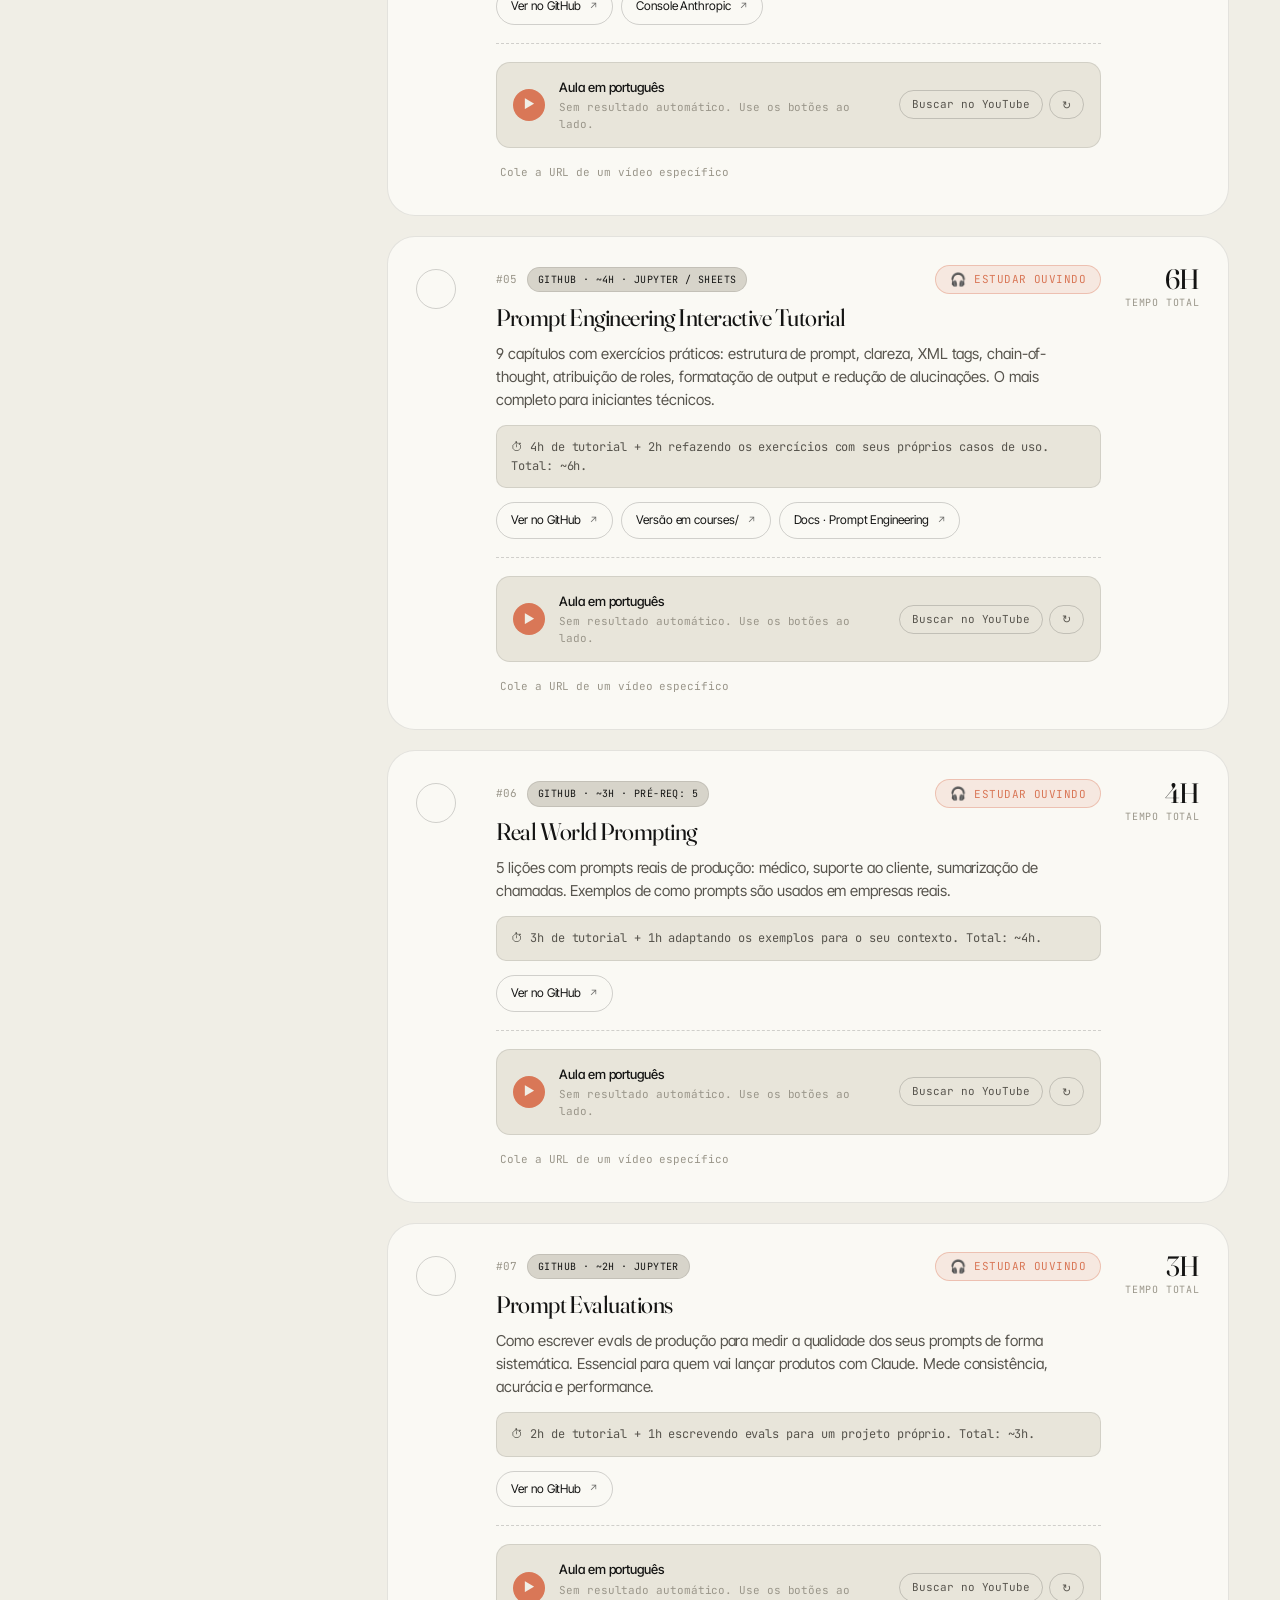
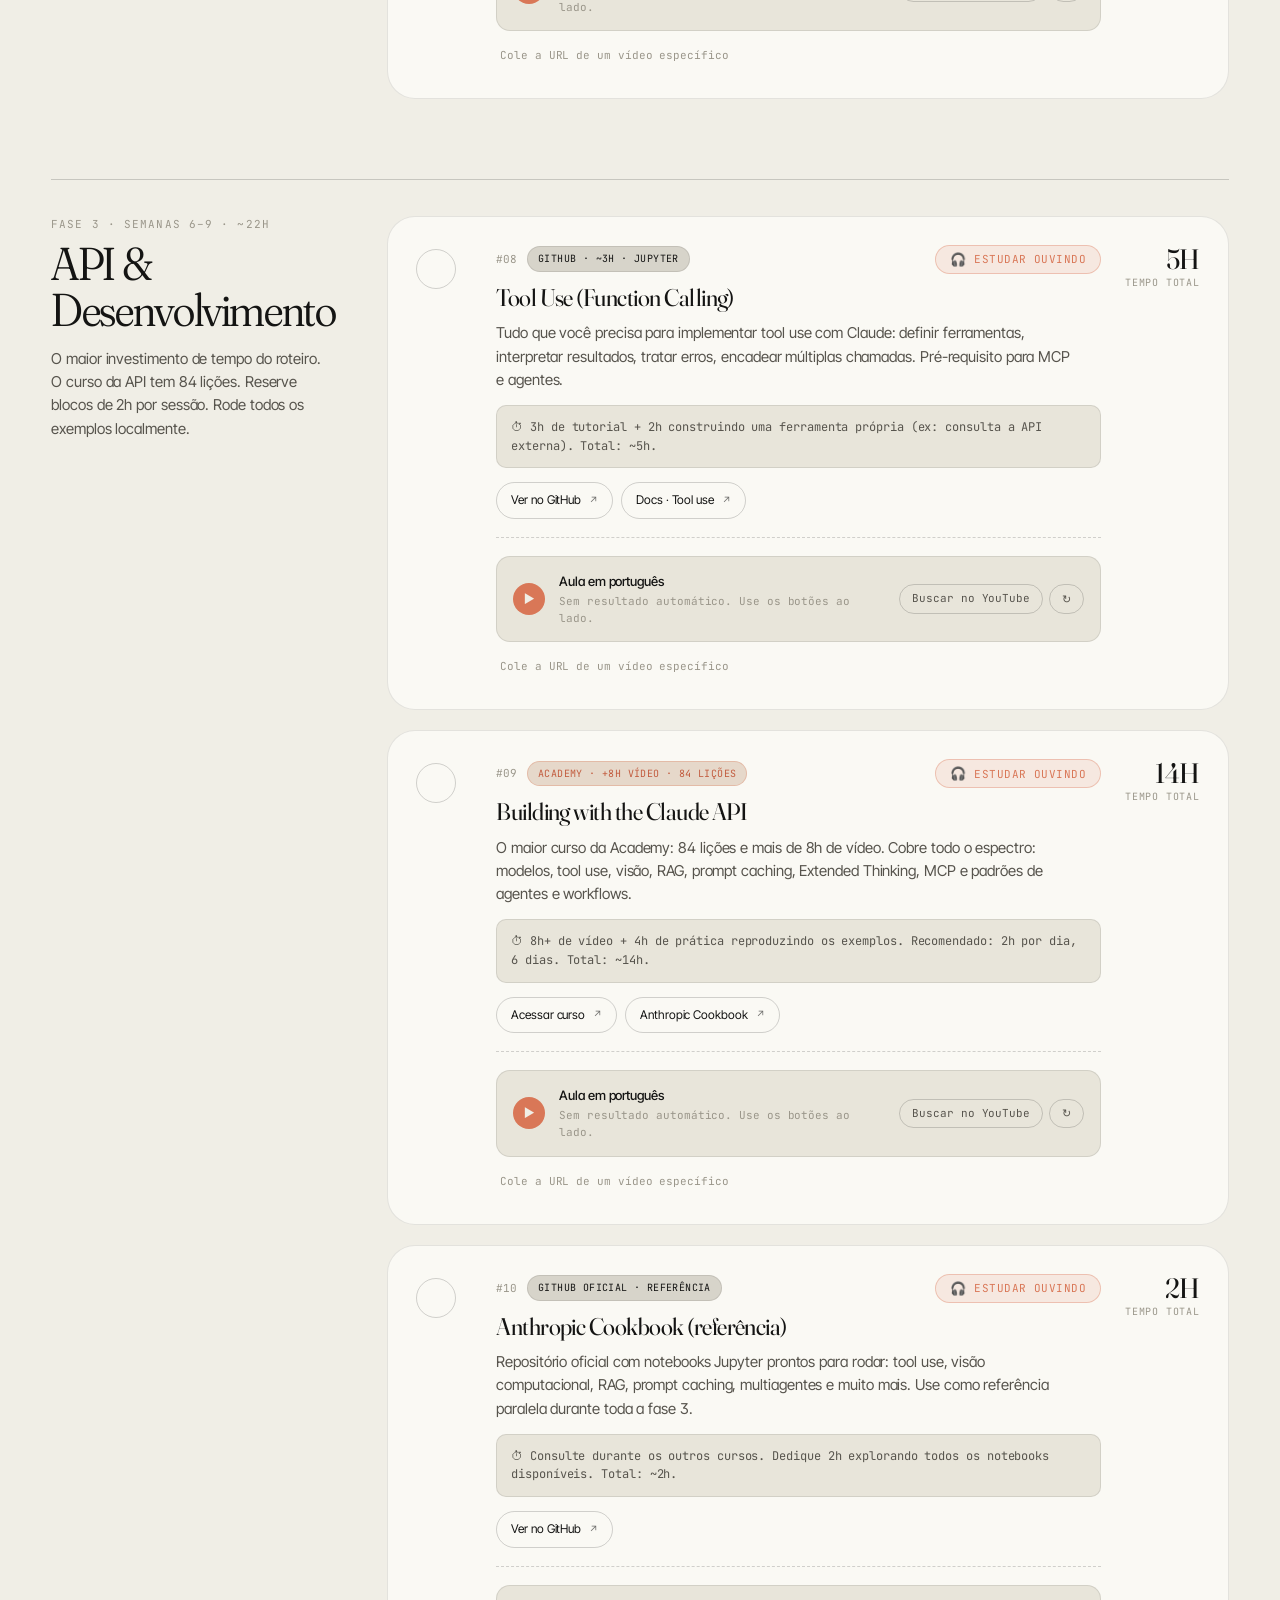
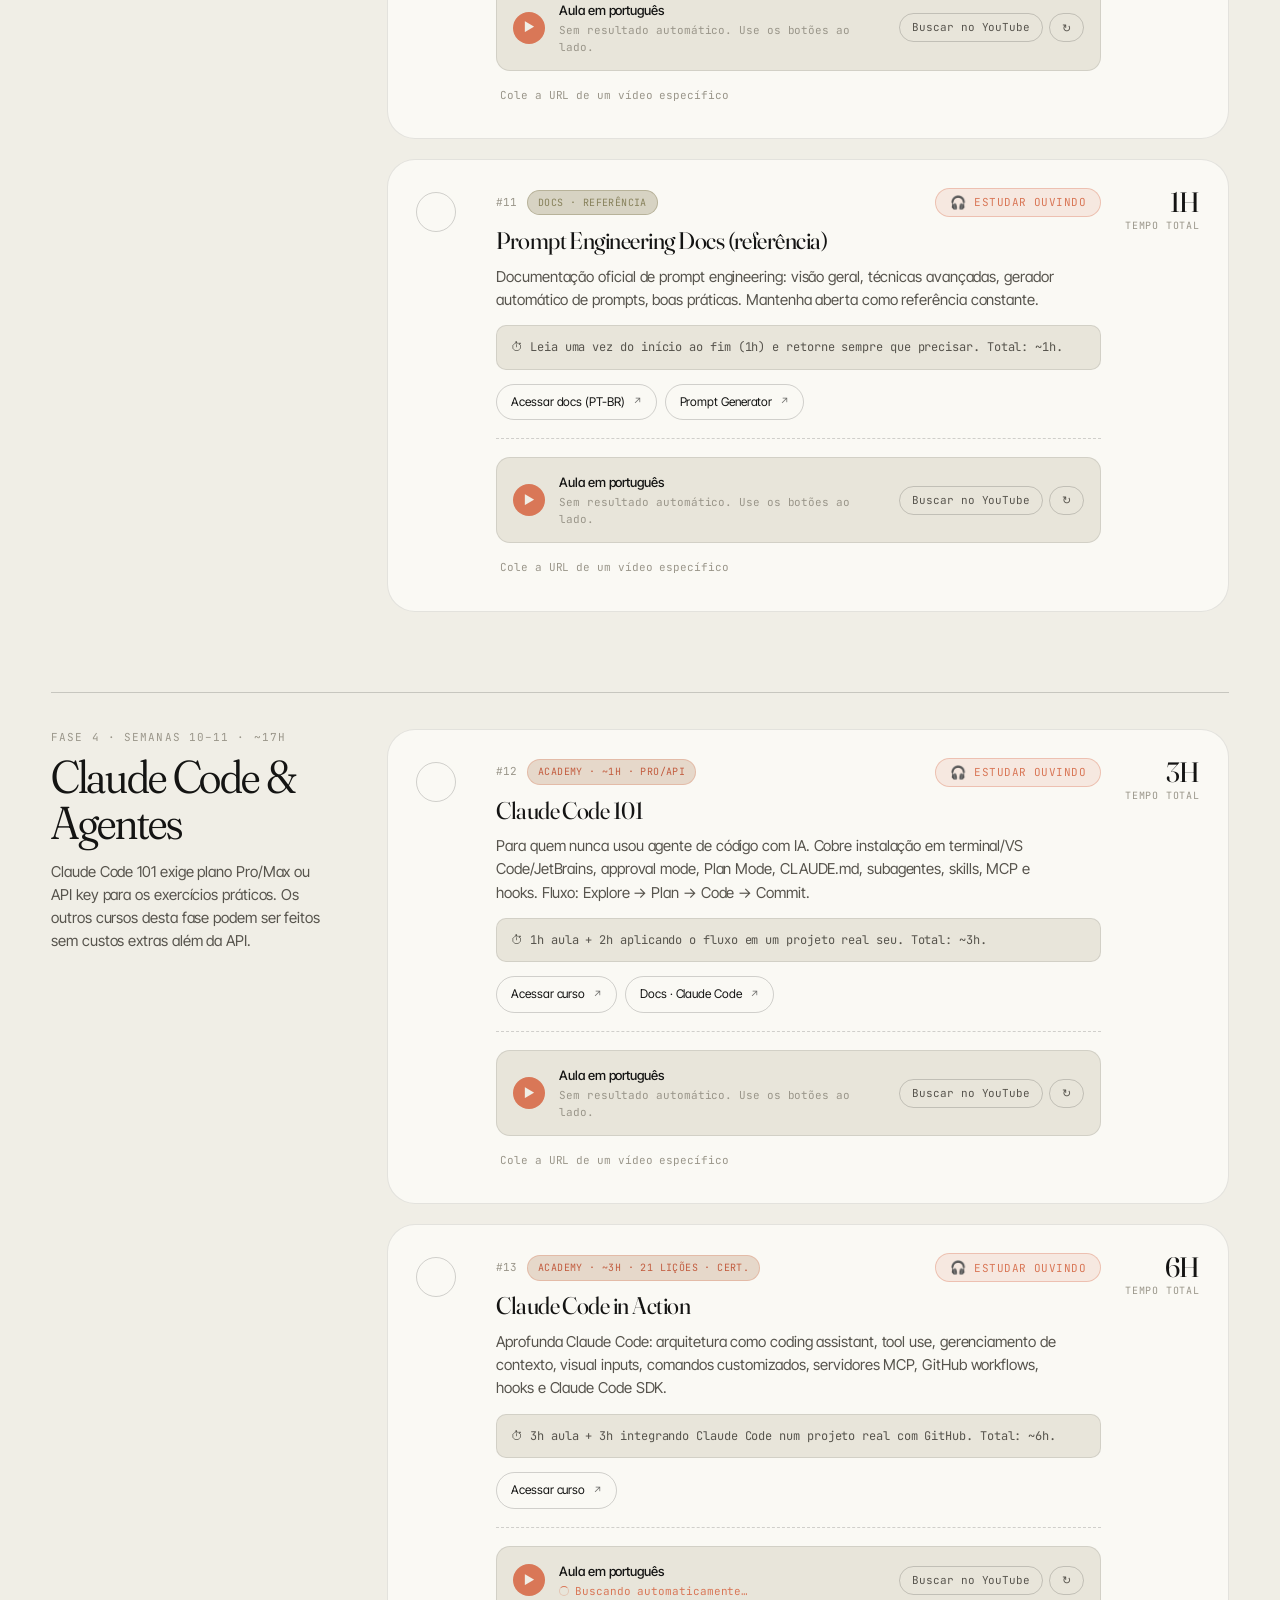
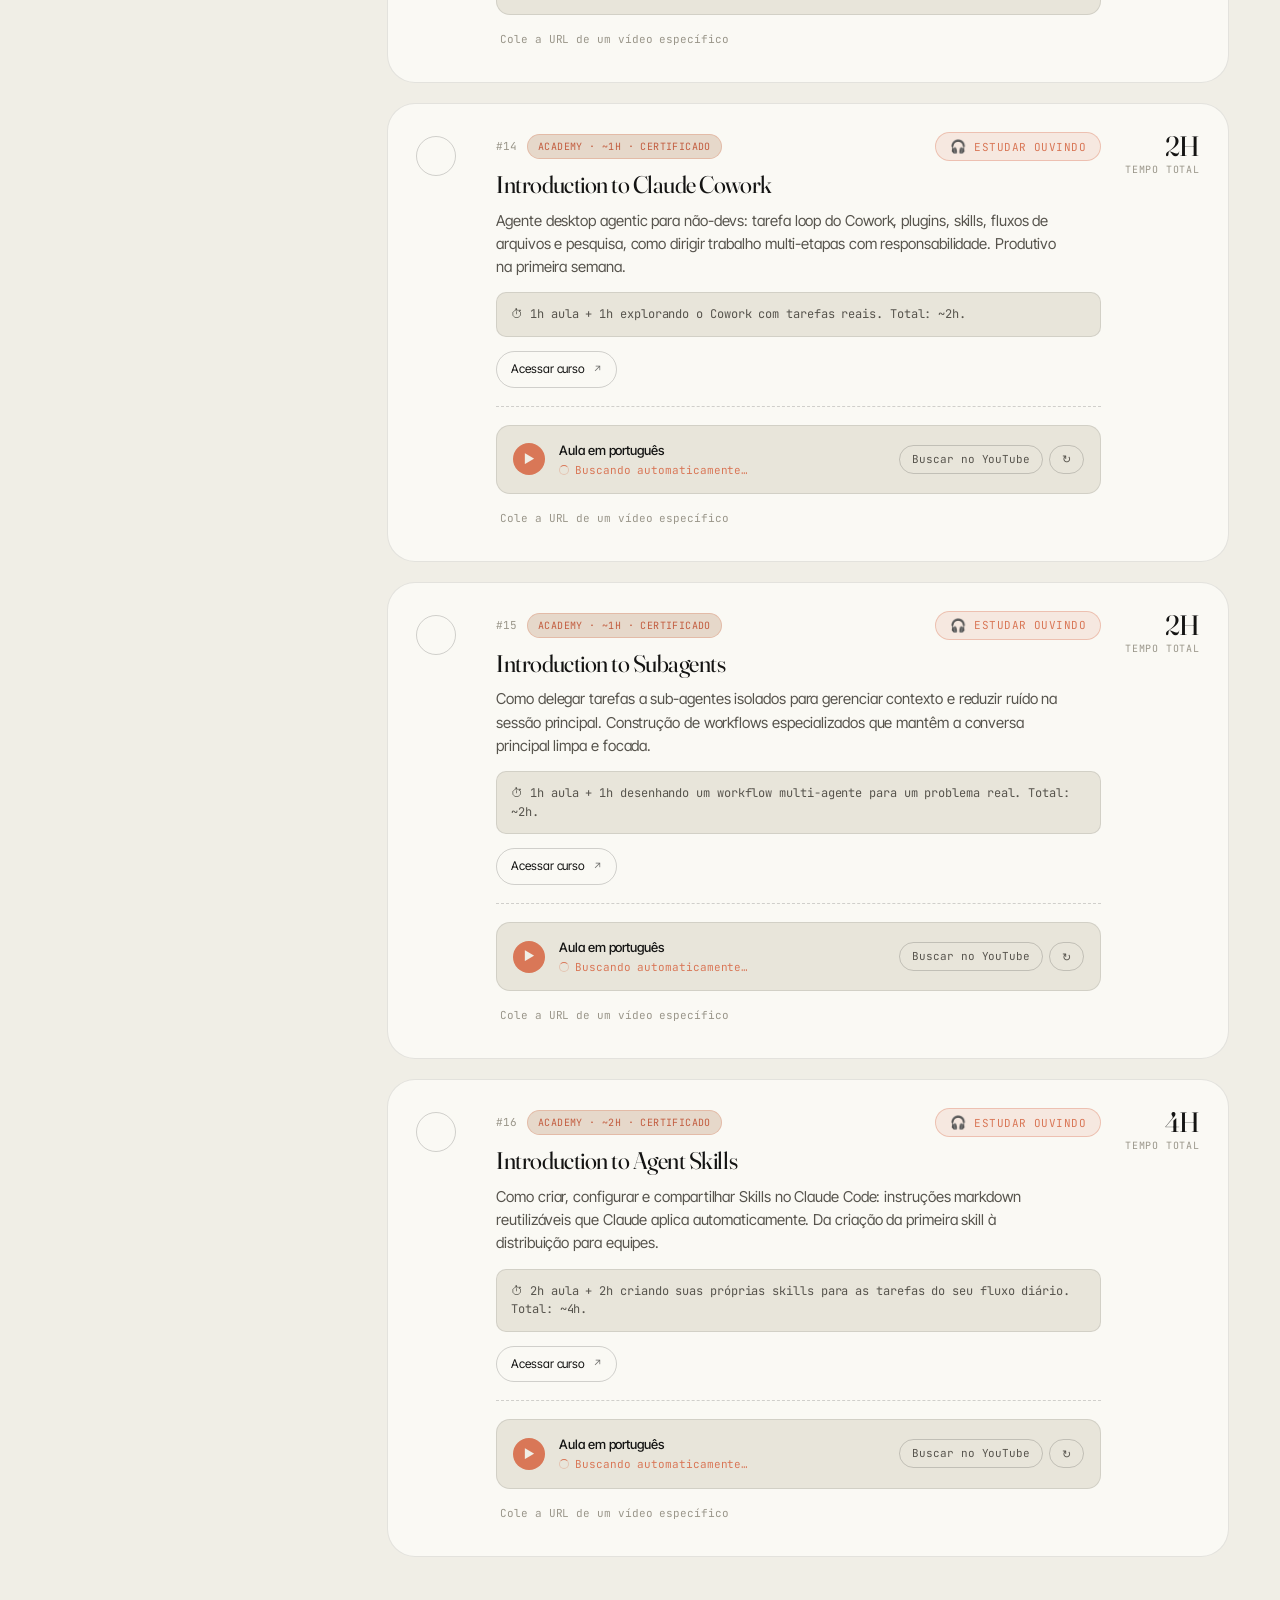
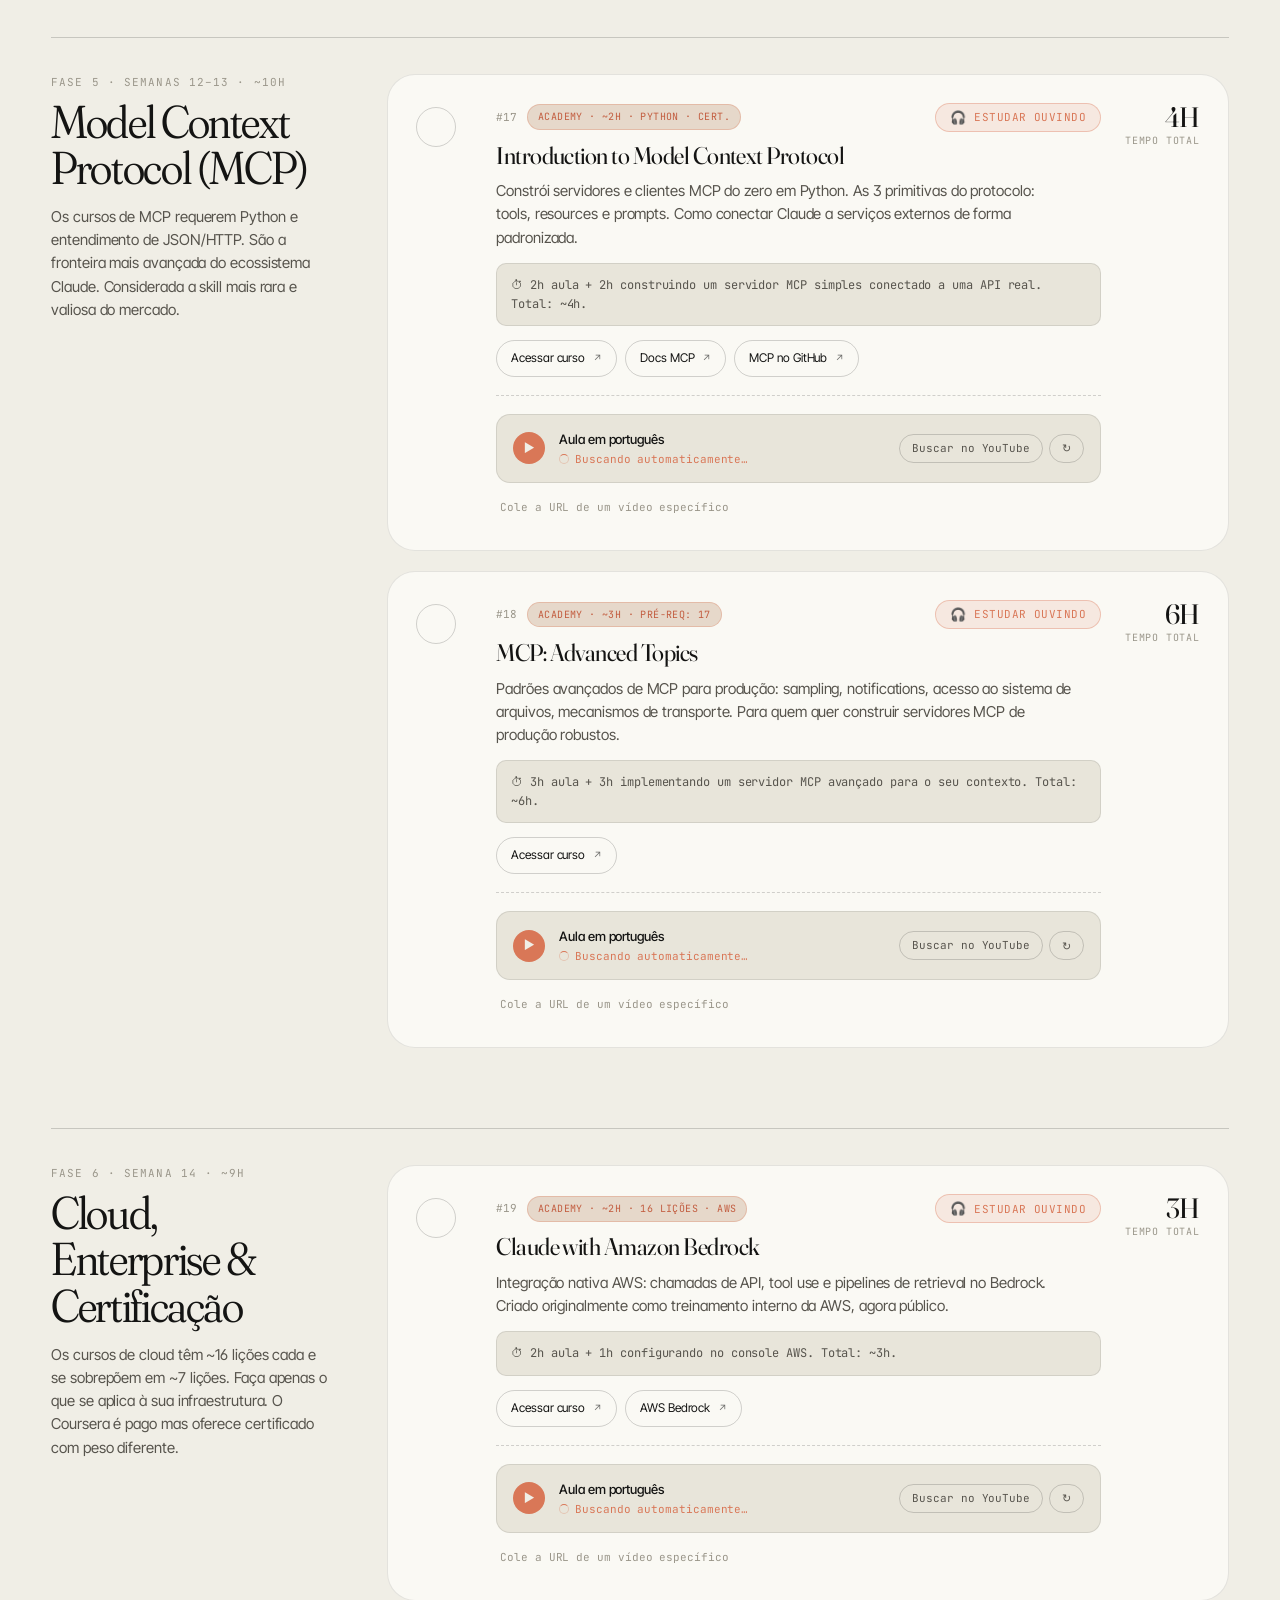
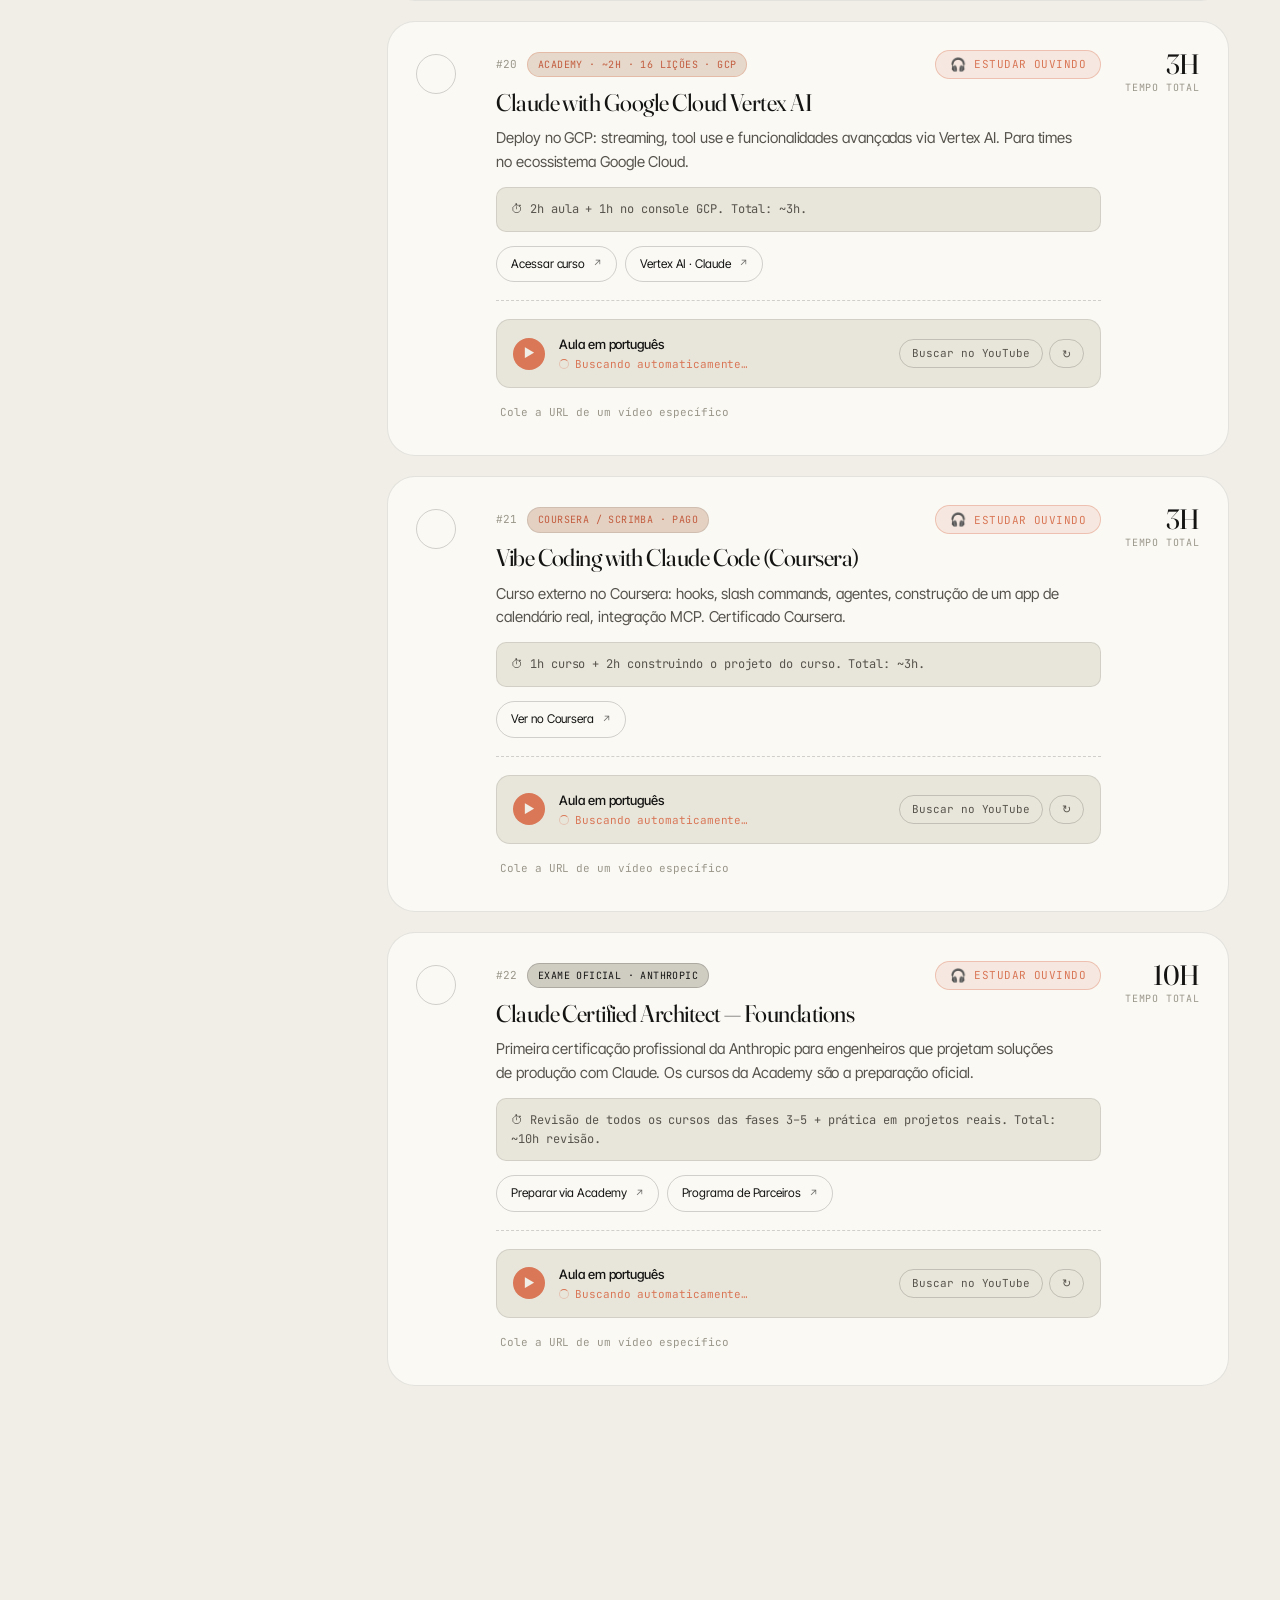
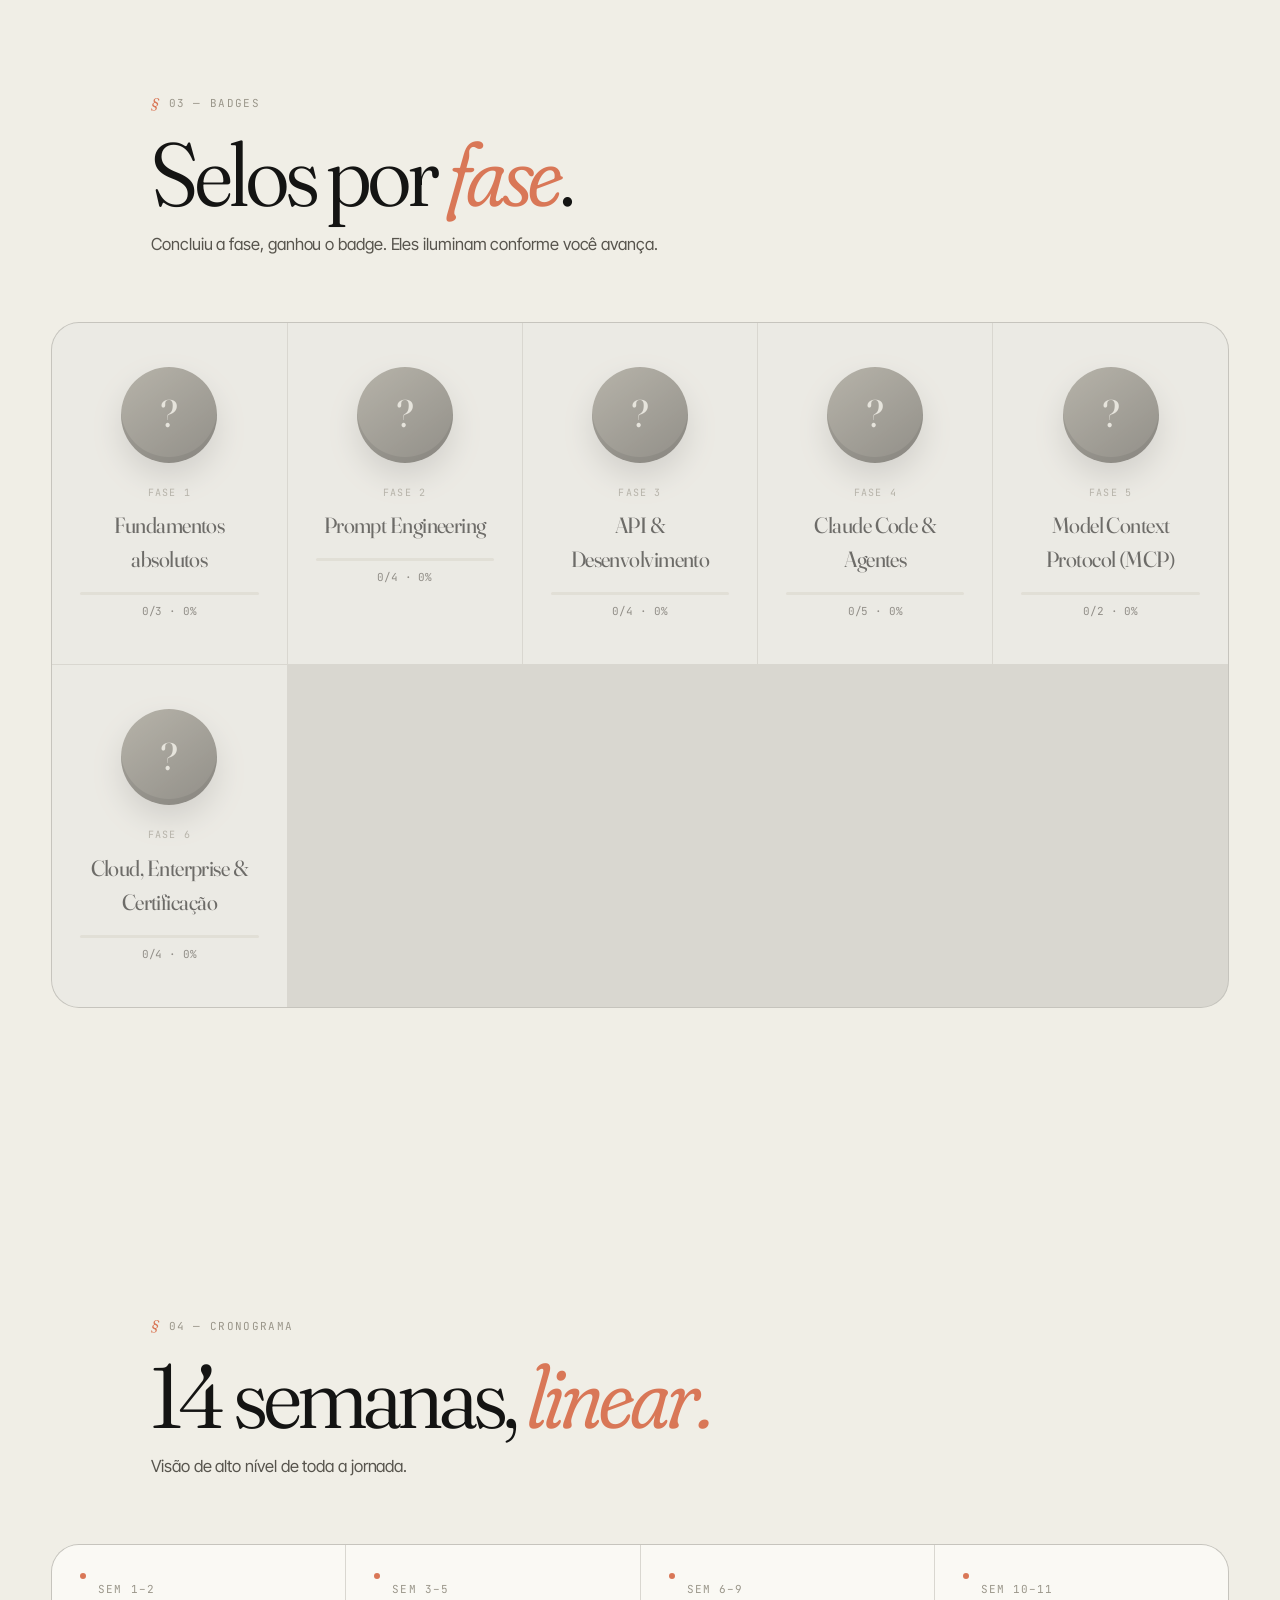
==== commit 77772479: "tema claro padrao + portao de acesso obrigatorio quando ha backend" ====
--- a/index.html
+++ b/index.html
@@ -14,6 +14,18 @@
 
   <link rel="stylesheet" href="styles.css" />
   <link rel="icon" href="data:image/svg+xml,%3Csvg xmlns='http://www.w3.org/2000/svg' viewBox='0 0 100 100'%3E%3Crect width='100' height='100' rx='22' fill='%23D97757'/%3E%3Ctext x='50' y='70' text-anchor='middle' font-family='Georgia,serif' font-size='62' fill='%23F0EEE6' font-weight='600'%3EA%3C/text%3E%3C/svg%3E" />
+
+  <!-- Aplica tema claro como padrão antes da página renderizar -->
+  <script>
+    (function() {
+      try {
+        var t = localStorage.getItem("anthropic-journey-theme");
+        document.documentElement.setAttribute("data-theme", t === "dark" ? "dark" : "light");
+      } catch (e) {
+        document.documentElement.setAttribute("data-theme", "light");
+      }
+    })();
+  </script>
 </head>
 <body>
   <!-- Grain texture overlay (SVG noise) -->
